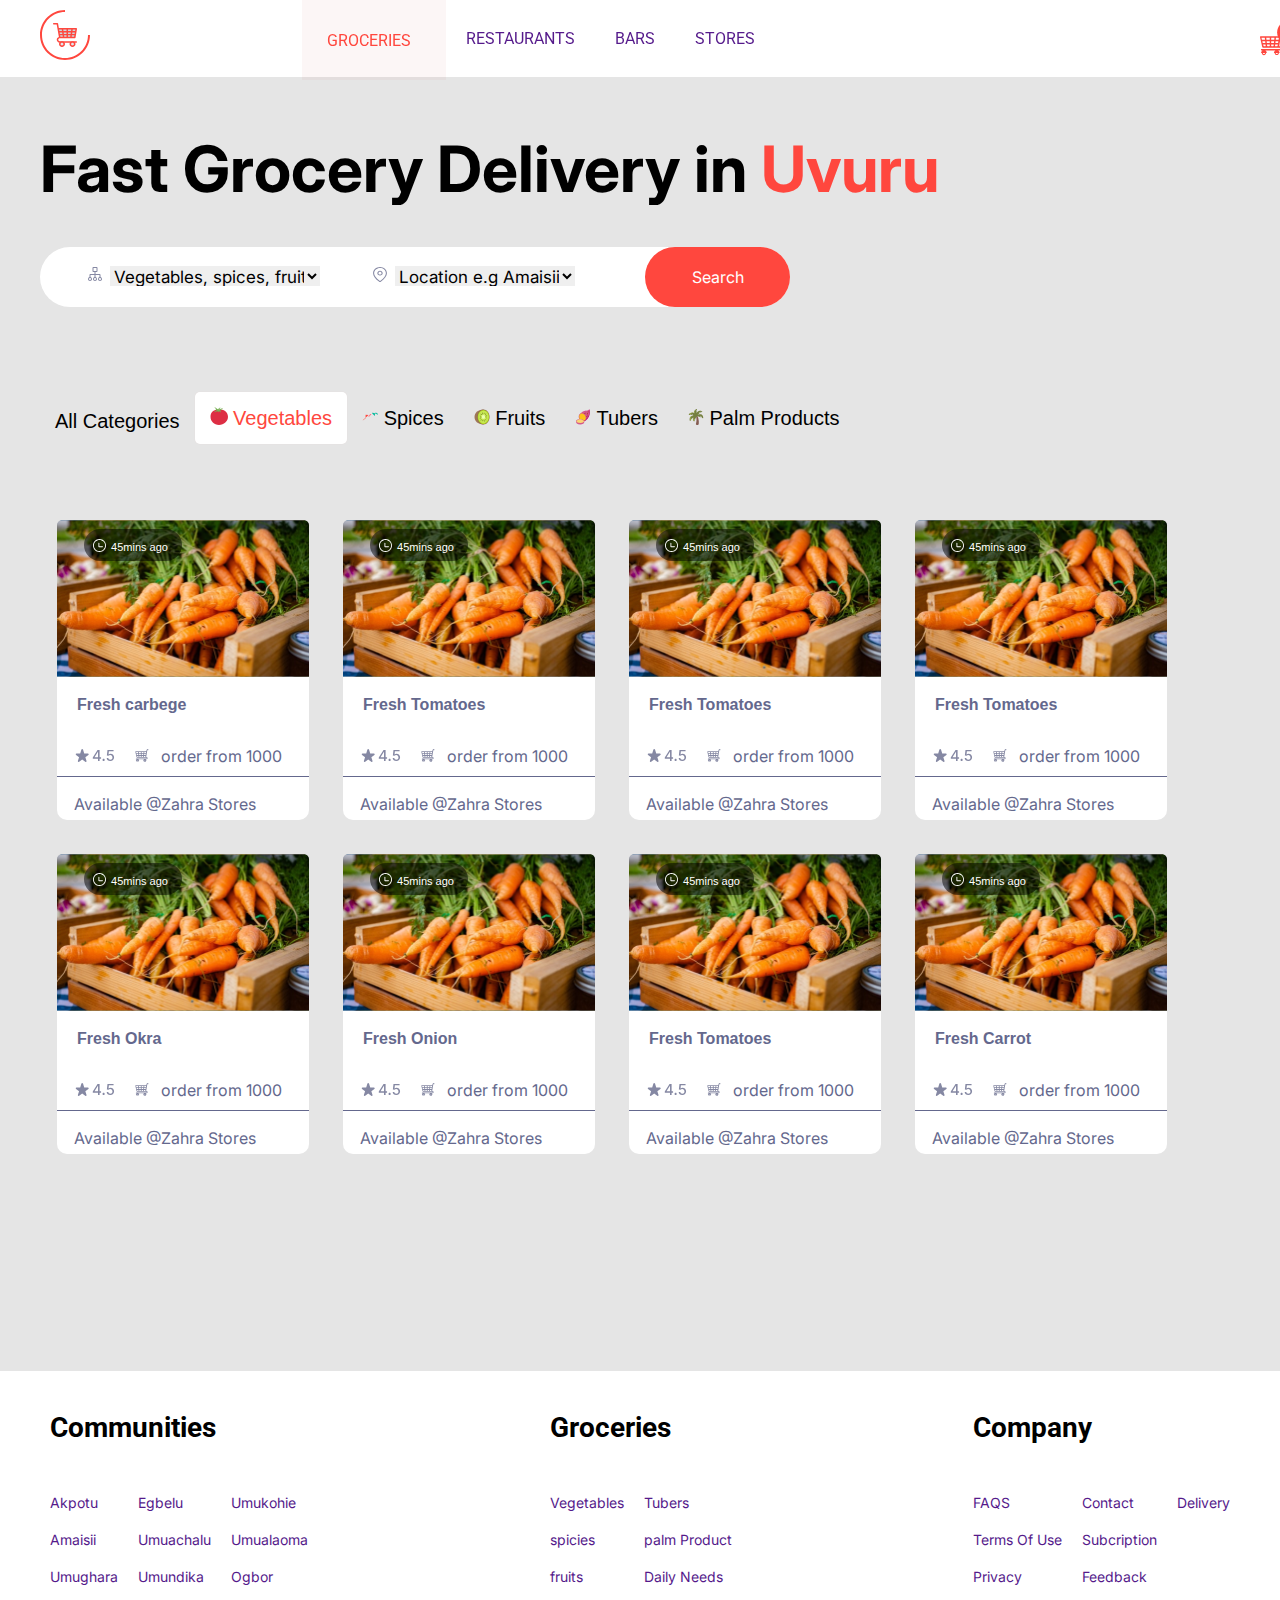
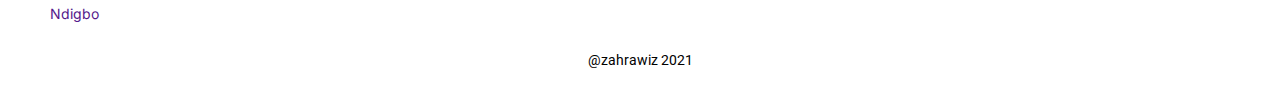
==== index.html @ 1ceebd28 "update file" ====
<!DOCTYPE html>
<html lang="en">
<head>
    <meta charset="UTF-8">
    <meta http-equiv="X-UA-Compatible" content="IE=edge">
    <meta name="viewport" content="width=device-width, initial-scale=1.0">
    <link rel="preconnect" href="https://fonts.googleapis.com">
    <link rel="preconnect" href="https://fonts.gstatic.com" crossorigin>
    <link rel="preconnect" href="https://fonts.googleapis.com">
    <link rel="preconnect" href="https://fonts.gstatic.com" crossorigin>
    <link href="https://fonts.googleapis.com/css2?family=Inter:wght@100;200;300;400;500;600;700;800;900&family=Roboto:ital,wght@0,100;0,500;0,700;0,900;1,100;1,500;1,700;1,900&display=swap" rel="stylesheet">
    <link href="https://fonts.googleapis.com/css2?family=Roboto:ital,wght@0,100;0,500;0,700;0,900;1,100;1,500;1,700;1,900&display=swap" rel="stylesheet">
    <link rel="stylesheet" href="https://maxst.icons8.com/vue-static/landings/line-awesome/line-awesome/1.3.0/css/line-awesome.min.css">
    <link rel="stylesheet" href="./src/src/css/style.css" >
    <link rel="stylesheet" media=" screen and (max-width: 768px)" href="./src/src/css/mobile.css">
    <title>Uvuru mart</title>
    
</head>
<body>
   <div id="header">
       <div class="market-background">
           <div class="container">
               <div class="container-cotent">
                   <div class="container-nav">
                       <div class="container-logo">
                            <svg width="" height="" viewBox="0 0 50 50" fill="none" xmlns="http://www.w3.org/2000/svg">
                                <path fill-rule="evenodd" clip-rule="evenodd" d="M25 0C11.1929 0 0 11.1929 0 25C0 38.8071 11.1929 50 25 50C38.8071 50 50 38.8071 50 25H48C48 37.7025 37.7025 48 25 48C12.2975 48 2 37.7025 2 25C2 12.2975 12.2975 2 25 2V0Z" fill="#FF473E"/>
                                <path d="M34.75 27.5454H19.75L18.25 18.8182H36.25L34.75 27.5454Z" fill="#CCD6DD"/>
                                <path d="M36.2379 31.1818H19.738C18.9175 31.1818 18.25 30.5338 18.25 29.7389C18.25 28.944 18.9295 28.2727 19.75 28.2727L19.7552 28.272L19.7612 28.2727H34.7499C34.9275 28.2726 35.0992 28.2115 35.2346 28.1002C35.37 27.9888 35.4603 27.8345 35.4894 27.6647L36.9894 18.9375C37.0077 18.8333 37.0022 18.7265 36.9735 18.6245C36.9447 18.5226 36.8933 18.428 36.8228 18.3473C36.7524 18.2667 36.6646 18.202 36.5656 18.1577C36.4667 18.1134 36.3589 18.0906 36.2499 18.0909H18.8627L18.0827 13.6065C18.0529 13.4443 17.9664 13.2969 17.8377 13.1891C17.7091 13.0813 17.5462 13.0197 17.3762 13.0145C17.3642 13.0124 17.356 13 17.344 13H13.75C13.5511 13 13.3603 13.0766 13.2197 13.213C13.079 13.3494 13 13.5344 13 13.7273C13 13.9202 13.079 14.1051 13.2197 14.2415C13.3603 14.3779 13.5511 14.4545 13.75 14.4545H16.7095L18.8867 26.9753C17.6552 27.3338 16.75 28.4298 16.75 29.7389C16.751 30.5071 17.0661 31.2435 17.6262 31.7867C18.1864 32.3298 18.9458 32.6354 19.738 32.6364H36.2379C36.4368 32.6364 36.6276 32.5597 36.7683 32.4234C36.9089 32.287 36.9879 32.102 36.9879 31.9091C36.9879 31.7162 36.9089 31.5312 36.7683 31.3948C36.6276 31.2584 36.4368 31.1818 36.2379 31.1818ZM34.6149 23.9091H32.1347L32.3394 22.4545H34.8639L34.6149 23.9091ZM30.6205 23.9091H28V22.4545H30.8252L30.6205 23.9091ZM26.5 23.9091H23.8795L23.6747 22.4545H26.5V23.9091ZM22.366 23.9091H19.8857L19.636 22.4545H22.1612L22.366 23.9091ZM20.3852 26.8182L20.1355 25.3636H22.5707L22.7755 26.8182H20.3852ZM24.2897 26.8182L24.085 25.3636H26.5V26.8182H24.2897ZM28 26.8182V25.3636H30.415L30.2102 26.8182H28ZM31.7252 26.8182L31.9299 25.3636H34.3652L34.1154 26.8182H31.7252ZM35.3642 19.5455L35.1144 21H32.5449L32.7497 19.5455H35.3642ZM31.2355 19.5455L31.0307 21H28V19.5455H31.2355ZM26.5 19.5455V21H23.4692L23.2645 19.5455H26.5ZM21.7502 19.5455L21.955 21H19.3847L19.135 19.5455H21.7502Z" fill="#FF473E"/>
                                <path d="M22 36.2727C23.2426 36.2727 24.25 35.2959 24.25 34.0909C24.25 32.8859 23.2426 31.9091 22 31.9091C20.7574 31.9091 19.75 32.8859 19.75 34.0909C19.75 35.2959 20.7574 36.2727 22 36.2727Z" fill="#E1E8ED"/>
                                <path d="M22 37C20.3455 37 19 35.6953 19 34.0909C19 32.4866 20.3455 31.1818 22 31.1818C23.6545 31.1818 25 32.4866 25 34.0909C25 35.6953 23.6545 37 22 37ZM22 32.6364C21.1727 32.6364 20.5 33.2887 20.5 34.0909C20.5 34.8931 21.1727 35.5455 22 35.5455C22.8272 35.5455 23.5 34.8931 23.5 34.0909C23.5 33.2887 22.8272 32.6364 22 32.6364Z" fill="#FF473E"/>
                                <path d="M32.5 36.2727C33.7426 36.2727 34.75 35.2959 34.75 34.0909C34.75 32.8859 33.7426 31.9091 32.5 31.9091C31.2574 31.9091 30.25 32.8859 30.25 34.0909C30.25 35.2959 31.2574 36.2727 32.5 36.2727Z" fill="#E1E8ED"/>
                                <path d="M32.5 37C30.8455 37 29.5 35.6953 29.5 34.0909C29.5 32.4866 30.8455 31.1818 32.5 31.1818C34.1545 31.1818 35.5 32.4866 35.5 34.0909C35.5 35.6953 34.1545 37 32.5 37ZM32.5 32.6364C31.6727 32.6364 31 33.2887 31 34.0909C31 34.8931 31.6727 35.5455 32.5 35.5455C33.3272 35.5455 34 34.8931 34 34.0909C34 33.2887 33.3272 32.6364 32.5 32.6364Z" fill="#FF473E"/>
                            </svg>
                      </div>


                          
                       <div class="dash menu-close">
                            <svg width="" height="" viewBox="0 0 14 14" fill="none" xmlns="http://www.w3.org/2000/svg">
                                <path d="M1.13035 1.13051C1.21163 1.04902 1.30819 0.984371 1.4145 0.94026C1.5208 0.896149 1.63476 0.873444 1.74985 0.873444C1.86495 0.873444 1.97891 0.896149 2.08521 0.94026C2.19152 0.984371 2.28807 1.04902 2.36935 1.13051L6.99986 5.76276L11.6304 1.13051C11.7117 1.04915 11.8083 0.98462 11.9146 0.940591C12.0209 0.896563 12.1348 0.873902 12.2499 0.873902C12.3649 0.873902 12.4788 0.896563 12.5851 0.940591C12.6914 0.98462 12.788 1.04915 12.8694 1.13051C12.9507 1.21186 13.0152 1.30844 13.0593 1.41474C13.1033 1.52103 13.126 1.63496 13.126 1.75001C13.126 1.86506 13.1033 1.97898 13.0593 2.08528C13.0152 2.19157 12.9507 2.28815 12.8694 2.36951L8.2371 7.00001L12.8694 11.6305C12.9507 11.7119 13.0152 11.8084 13.0593 11.9147C13.1033 12.021 13.126 12.135 13.126 12.25C13.126 12.3651 13.1033 12.479 13.0593 12.5853C13.0152 12.6916 12.9507 12.7882 12.8694 12.8695C12.788 12.9509 12.6914 13.0154 12.5851 13.0594C12.4788 13.1035 12.3649 13.1261 12.2499 13.1261C12.1348 13.1261 12.0209 13.1035 11.9146 13.0594C11.8083 13.0154 11.7117 12.9509 11.6304 12.8695L6.99986 8.23726L2.36935 12.8695C2.288 12.9509 2.19142 13.0154 2.08513 13.0594C1.97883 13.1035 1.86491 13.1261 1.74985 13.1261C1.6348 13.1261 1.52088 13.1035 1.41458 13.0594C1.30829 13.0154 1.21171 12.9509 1.13035 12.8695C1.049 12.7882 0.984467 12.6916 0.940439 12.5853C0.89641 12.479 0.873749 12.3651 0.873749 12.25C0.873749 12.135 0.89641 12.021 0.940439 11.9147C0.984467 11.8084 1.049 11.7119 1.13035 11.6305L5.76261 7.00001L1.13035 2.36951C1.04887 2.28823 0.984219 2.19167 0.940107 2.08537C0.895996 1.97906 0.873291 1.8651 0.873291 1.75001C0.873291 1.63491 0.895996 1.52095 0.940107 1.41465C0.984219 1.30834 1.04887 1.21179 1.13035 1.13051Z" fill="#FF473E"/>
                                </svg>
                                
                        </div>
                         
                        <div class="hang-b menu-open">
                            <svg width="" height="" viewBox="0 0 18 14" fill="none" xmlns="http://www.w3.org/2000/svg">
                                <path d="M1 13H17M1 1H17H1ZM1 7H17H1Z" stroke="#FF473E" stroke-width="1.2" stroke-linecap="round" stroke-linejoin="round"/>
                                </svg>         
                      </div>
                      <ul class="drop-down">
                            <li class="top"><a href="">GROCERIES</a></li>
                            <li class="rep"><a href="" class="rest">RESTAURANTS</a></li>
                            <li class="bar "><a href="" class="bar">BARS</a></li>
                            <li class="stor"><a href="" class="story">STORES</a></li> 
                      </ul>
                       <!-- <div class="btn">
                             <span class="las la-search"><p>2</p></span>
                       </div>
                      -->

                      <div class="mp3">
                        <!-- <svg width="" height="" viewBox="0 0 14 14" fill="none" xmlns="http://www.w3.org/2000/svg">
                            <path d="M1.13035 1.13051C1.21163 1.04902 1.30819 0.984371 1.4145 0.94026C1.5208 0.896149 1.63476 0.873444 1.74985 0.873444C1.86495 0.873444 1.97891 0.896149 2.08521 0.94026C2.19152 0.984371 2.28807 1.04902 2.36935 1.13051L6.99986 5.76276L11.6304 1.13051C11.7117 1.04915 11.8083 0.98462 11.9146 0.940591C12.0209 0.896563 12.1348 0.873902 12.2499 0.873902C12.3649 0.873902 12.4788 0.896563 12.5851 0.940591C12.6914 0.98462 12.788 1.04915 12.8694 1.13051C12.9507 1.21186 13.0152 1.30844 13.0593 1.41474C13.1033 1.52103 13.126 1.63496 13.126 1.75001C13.126 1.86506 13.1033 1.97898 13.0593 2.08528C13.0152 2.19157 12.9507 2.28815 12.8694 2.36951L8.2371 7.00001L12.8694 11.6305C12.9507 11.7119 13.0152 11.8084 13.0593 11.9147C13.1033 12.021 13.126 12.135 13.126 12.25C13.126 12.3651 13.1033 12.479 13.0593 12.5853C13.0152 12.6916 12.9507 12.7882 12.8694 12.8695C12.788 12.9509 12.6914 13.0154 12.5851 13.0594C12.4788 13.1035 12.3649 13.1261 12.2499 13.1261C12.1348 13.1261 12.0209 13.1035 11.9146 13.0594C11.8083 13.0154 11.7117 12.9509 11.6304 12.8695L6.99986 8.23726L2.36935 12.8695C2.288 12.9509 2.19142 13.0154 2.08513 13.0594C1.97883 13.1035 1.86491 13.1261 1.74985 13.1261C1.6348 13.1261 1.52088 13.1035 1.41458 13.0594C1.30829 13.0154 1.21171 12.9509 1.13035 12.8695C1.049 12.7882 0.984467 12.6916 0.940439 12.5853C0.89641 12.479 0.873749 12.3651 0.873749 12.25C0.873749 12.135 0.89641 12.021 0.940439 11.9147C0.984467 11.8084 1.049 11.7119 1.13035 11.6305L5.76261 7.00001L1.13035 2.36951C1.04887 2.28823 0.984219 2.19167 0.940107 2.08537C0.895996 1.97906 0.873291 1.8651 0.873291 1.75001C0.873291 1.63491 0.895996 1.52095 0.940107 1.41465C0.984219 1.30834 1.04887 1.21179 1.13035 1.13051Z" fill="#FF473E"/>
                            </svg> -->
                            
                    </div>

                       <div class="icons ">
                     
                        
                            <svg width="" height="" viewBox="0 0 35 30" fill="none" xmlns="http://www.w3.org/2000/svg">
                            <circle cx="25" cy="10" r="10" fill="#FF473E"/>
                            <path d="M21.6996 14H26.4865V13.0589H23.2124V13.0057L24.6577 11.4929C25.9893 10.147 26.3693 9.50426 26.3693 8.69105C26.3693 7.52273 25.4176 6.62784 24.0469 6.62784C22.6868 6.62784 21.6925 7.50852 21.6925 8.83665H22.7401C22.7365 8.0554 23.2408 7.54403 24.0256 7.54403C24.7642 7.54403 25.3253 7.99858 25.3253 8.72301C25.3253 9.36577 24.9418 9.82741 24.1605 10.6548L21.6996 13.2045V14Z" fill="white"/>
                            <path d="M19.6877 10H18.75V10.2987C17.4447 10.5907 17.257 11.8023 17.1833 12.2653C17.1483 12.4843 17.0773 12.9127 16.9893 13.4373H0.662545C0.0165413 13.4373 -0.0557925 14.041 0.0285414 14.375L1.94389 22.8307C2.02789 23.1647 2.38156 23.4373 2.72822 23.4373H17.043C17.3877 23.4373 17.6687 23.7177 17.6687 24.0623C17.6687 24.407 17.3877 24.6873 17.043 24.6873H1.41822C1.25246 24.6873 1.09348 24.7532 0.976272 24.8704C0.859061 24.9876 0.793213 25.1466 0.793213 25.3123C0.793213 25.4781 0.859061 25.6371 0.976272 25.7543C1.09348 25.8715 1.25246 25.9373 1.41822 25.9373H2.22822C1.83712 26.1533 1.51108 26.4701 1.28407 26.8549C1.05707 27.2396 0.937403 27.6783 0.937547 28.125H1.56255C1.56255 29.16 2.40256 30 3.43756 30C4.47257 30 5.31257 29.16 5.31257 28.125H5.93758C5.93765 27.6782 5.81792 27.2396 5.59086 26.8548C5.3638 26.4701 5.03771 26.1532 4.64657 25.9373H13.478C13.0868 26.1532 12.7607 26.4701 12.5337 26.8548C12.3066 27.2396 12.1869 27.6782 12.187 28.125H12.812C12.8212 28.6162 13.0229 29.0842 13.3736 29.4284C13.7242 29.7725 14.196 29.9653 14.6873 29.9653C15.1786 29.9653 15.6504 29.7725 16.001 29.4284C16.3517 29.0842 16.5534 28.6162 16.5626 28.125H17.1876C17.1877 27.6783 17.068 27.2397 16.841 26.855C16.614 26.4702 16.288 26.1533 15.897 25.9373H17.0436C17.5409 25.9371 18.0176 25.7394 18.3692 25.3879C18.7208 25.0363 18.9184 24.5595 18.9187 24.0623C18.9186 23.8161 18.8701 23.5722 18.7758 23.3447C18.6815 23.1172 18.5433 22.9105 18.3691 22.7364C18.195 22.5623 17.9882 22.4242 17.7607 22.33C17.5331 22.2358 17.2893 22.1873 17.043 22.1873H16.8106L17.61 17.2173C17.8327 15.9047 18.3127 13.069 18.4253 12.3637C18.482 12.0073 18.537 11.757 18.75 11.6167V11.8747H19.6877C19.7704 11.8744 19.8496 11.8415 19.9081 11.783C19.9666 11.7246 19.9996 11.6454 20 11.5627V10.3127C19.9998 10.2299 19.9669 10.1505 19.9083 10.0919C19.8498 10.0333 19.7705 10.0003 19.6877 10ZM3.43756 29.0627C3.18896 29.0624 2.95061 28.9635 2.77482 28.7877C2.59903 28.6119 2.50015 28.3736 2.49989 28.125H4.3749C4.37464 28.3735 4.27581 28.6118 4.10009 28.7876C3.92437 28.9634 3.68611 29.0623 3.43756 29.0627ZM14.6876 29.0627C14.439 29.0625 14.2005 28.9637 14.0247 28.7879C13.8488 28.6121 13.7499 28.3737 13.7496 28.125H15.6253C15.6249 28.3736 15.5259 28.6118 15.3502 28.7875C15.1744 28.9633 14.9362 29.0622 14.6876 29.0627ZM13.9186 14.998C13.9296 14.9133 13.9707 14.8353 14.0343 14.7783C14.0979 14.7213 14.1799 14.689 14.2653 14.6873H16.2443C16.4163 14.6873 16.536 14.826 16.509 14.9963L16.313 16.2533C16.287 16.4233 16.124 16.5623 15.9516 16.5623H14.064C14.0242 16.5634 13.9847 16.5558 13.9482 16.5401C13.9116 16.5245 13.8789 16.5011 13.8523 16.4716C13.8256 16.442 13.8057 16.4071 13.7938 16.3691C13.782 16.3312 13.7785 16.2911 13.7836 16.2517L13.9186 14.998ZM13.5823 18.123C13.5935 18.0384 13.6346 17.9605 13.6982 17.9036C13.7617 17.8466 13.8436 17.8142 13.929 17.8123H15.7566C15.929 17.8123 16.0483 17.951 16.0223 18.1213L15.8746 19.066C15.8483 19.236 15.6856 19.375 15.5133 19.375H13.761C13.7212 19.3759 13.6818 19.3683 13.6453 19.3526C13.6088 19.3369 13.5761 19.3135 13.5495 19.284C13.5229 19.2545 13.503 19.2196 13.4911 19.1817C13.4792 19.1438 13.4756 19.1037 13.4806 19.0643L13.5823 18.123ZM1.62188 16.259L1.30522 14.9907C1.26388 14.8233 1.37122 14.6873 1.54355 14.6873H3.89657C4.06923 14.6873 4.2249 14.827 4.24323 14.998L4.3779 16.252C4.3829 16.2914 4.37934 16.3314 4.36747 16.3693C4.3556 16.4072 4.33569 16.442 4.30911 16.4715C4.28254 16.501 4.24991 16.5244 4.21346 16.5401C4.17701 16.5559 4.13759 16.5636 4.0979 16.5627H2.01089C1.83889 16.5627 1.66355 16.4257 1.62188 16.259ZM2.71222 19.375C2.54022 19.375 2.36489 19.2383 2.32356 19.0717L2.08489 18.116C2.04322 17.9487 2.14989 17.8127 2.32222 17.8127H4.2319C4.40424 17.8127 4.56024 17.9523 4.57857 18.1233L4.6799 19.0647C4.68496 19.1041 4.68144 19.1441 4.66959 19.182C4.65774 19.2199 4.63784 19.2548 4.61125 19.2843C4.58466 19.3138 4.55201 19.3372 4.51553 19.3529C4.47905 19.3686 4.43961 19.3763 4.3999 19.3753H2.71222V19.375ZM4.7019 22.1877H3.41356C3.24056 22.1877 3.06623 22.051 3.02456 21.8843L2.78589 20.9287C2.74456 20.7613 2.85123 20.6253 3.02389 20.6253H4.5339C4.70624 20.6253 4.86224 20.765 4.88124 20.936L4.98191 21.8773C4.98697 21.9167 4.98345 21.9567 4.9716 21.9946C4.95974 22.0325 4.93984 22.0674 4.91324 22.0969C4.88664 22.1263 4.85399 22.1497 4.81751 22.1654C4.78103 22.1811 4.74159 22.1887 4.7019 22.1877ZM8.53259 21.875C8.53224 21.9579 8.4991 22.0374 8.44039 22.0959C8.38169 22.1545 8.30219 22.1875 8.21926 22.1877H6.58892C6.50356 22.1859 6.42167 22.1536 6.35812 22.0966C6.29457 22.0396 6.25357 21.9617 6.24258 21.877L6.14125 20.9357C6.13608 20.8963 6.13951 20.8562 6.1513 20.8183C6.16309 20.7804 6.18295 20.7454 6.20953 20.7159C6.23611 20.6864 6.26876 20.663 6.30525 20.6473C6.34175 20.6316 6.3812 20.624 6.42092 20.625H8.21926C8.30225 20.625 8.38184 20.6579 8.44059 20.7165C8.49933 20.7752 8.53242 20.8547 8.53259 20.9377V21.875ZM8.53259 19.0627C8.53224 19.1456 8.4991 19.225 8.44039 19.2836C8.38169 19.3422 8.30219 19.3752 8.21926 19.3753H6.28658C6.11458 19.3753 5.95925 19.2357 5.93991 19.0647L5.83924 18.1233C5.83414 18.084 5.83761 18.0439 5.84942 18.006C5.86123 17.9681 5.88109 17.9332 5.90766 17.9037C5.93423 17.8742 5.96686 17.8508 6.00332 17.8351C6.03979 17.8194 6.07922 17.8117 6.11891 17.8127H8.21926C8.30225 17.8127 8.38184 17.8456 8.44059 17.9042C8.49933 17.9628 8.53242 18.0423 8.53259 18.1253V19.0627ZM8.53259 16.25C8.53224 16.3329 8.4991 16.4124 8.44039 16.4709C8.38169 16.5295 8.30219 16.5625 8.21926 16.5627H5.98525C5.89983 16.561 5.81786 16.5287 5.75424 16.4717C5.69062 16.4147 5.64958 16.3367 5.63858 16.252L5.50391 14.998C5.49886 14.9586 5.50237 14.9186 5.51422 14.8807C5.52607 14.8428 5.54597 14.8079 5.57257 14.7784C5.59916 14.7489 5.63181 14.7255 5.66829 14.7097C5.70476 14.694 5.7442 14.6864 5.78391 14.6873H8.21959C8.30258 14.6873 8.38218 14.7203 8.44092 14.7789C8.49966 14.8375 8.53275 14.917 8.53293 15V16.25H8.53259ZM11.9189 21.877C11.9079 21.9617 11.8668 22.0396 11.8032 22.0966C11.7396 22.1536 11.6577 22.1859 11.5723 22.1877H10.0989C10.016 22.1875 9.93658 22.1545 9.87792 22.0959C9.81927 22.0373 9.7862 21.9579 9.78594 21.875V20.9373C9.78611 20.8544 9.81916 20.7749 9.87783 20.7163C9.9365 20.6577 10.016 20.6248 10.0989 20.6247H11.7403C11.9123 20.6247 12.0389 20.7643 12.0203 20.9353L11.9189 21.877ZM12.221 19.0643C12.2099 19.149 12.1688 19.2269 12.1052 19.2839C12.0416 19.3409 11.9597 19.3732 11.8743 19.375H10.0989C10.016 19.3748 9.93658 19.3418 9.87792 19.2832C9.81927 19.2247 9.7862 19.1452 9.78594 19.0623V18.1247C9.78611 18.0417 9.81916 17.9623 9.87783 17.9037C9.9365 17.845 10.016 17.8121 10.0989 17.812H12.0423C12.2146 17.812 12.341 17.9517 12.322 18.1227L12.221 19.0643ZM12.523 16.252C12.5119 16.3367 12.4708 16.4146 12.4072 16.4716C12.3436 16.5286 12.2617 16.5609 12.1763 16.5627H10.0989C10.016 16.5625 9.93658 16.5295 9.87792 16.4709C9.81927 16.4123 9.7862 16.3329 9.78594 16.25V15C9.78611 14.9171 9.81916 14.8376 9.87783 14.779C9.9365 14.7204 10.016 14.6874 10.0989 14.6873H12.378C12.5503 14.6873 12.6766 14.827 12.6583 14.998L12.523 16.252ZM14.9336 22.1877V22.1853L14.931 22.1877H13.459C13.4493 22.1877 13.441 22.183 13.4313 22.1817C13.4296 22.1703 13.4296 22.159 13.4276 22.147L13.413 22.1777C13.417 22.1787 13.4211 22.1796 13.4253 22.1803C13.2716 22.1627 13.1616 22.0357 13.1793 21.877L13.28 20.9357C13.2912 20.851 13.3323 20.7732 13.3958 20.7162C13.4594 20.6592 13.5413 20.6269 13.6266 20.625H15.3186C15.491 20.625 15.6096 20.7637 15.5836 20.934L15.436 21.8787C15.4103 22.0487 15.2476 22.1877 15.0753 22.1877H14.9336Z" fill="#FF473E"/>
                            </svg>
                        </div>
                  </div>
               </div>
           </div>
       </div>
   </div>
   <section A>
       <div id="header">
           <div class="header-background">
               <div class="container">
                   <div class="container-header">
                        <div class="container-navbar">
                            <div class="nav-logo">
                              <h1> Fast Grocery Delivery in <span>Uvuru</span></h1>
                            </div>
                           <ul>
                               <li class="rate">
                                    <svg width="" height="" viewBox="0 0 14   15" fill="none" xmlns="http://www.w3.org/2000/svg">
                                       <path d="M12.5 10.0705V8C12.5 7.73478 12.3946 7.48043 12.2071 7.29289C12.0196 7.10536 11.7652 7 11.5 7H7.5V5H8.5C8.76514 4.99974 9.01934 4.89429 9.20682 4.70681C9.3943 4.51934 9.49974 4.26514 9.5 4V1C9.49974 0.734865 9.3943 0.480665 9.20682 0.293186C9.01934 0.105707 8.76514 0.000264738 8.5 0H5.5C5.23487 0.000264738 4.98067 0.105707 4.79319 0.293186C4.60571 0.480665 4.50027 0.734865 4.5 1V4C4.50027 4.26514 4.60571 4.51934 4.79319 4.70681C4.98067 4.89429 5.23487 4.99974 5.5 5H6.5V7H2.5C2.23479 7 1.98043 7.10536 1.7929 7.29289C1.60536 7.48043 1.5 7.73478 1.5 8V10.071C1.02868 10.1927 0.61791 10.4821 0.344704 10.885C0.0714978 11.2879 -0.0453918 11.7766 0.0159455 12.2595C0.0772827 12.7424 0.312636 13.1864 0.677889 13.5082C1.04314 13.83 1.51322 14.0075 2 14.0075C2.48679 14.0075 2.95687 13.83 3.32212 13.5082C3.68737 13.1864 3.92273 12.7424 3.98406 12.2595C4.0454 11.7766 3.92851 11.2879 3.65531 10.885C3.3821 10.4821 2.97133 10.1927 2.5 10.071V8H6.5V10.071C6.02868 10.1927 5.61791 10.4821 5.3447 10.885C5.0715 11.2879 4.95461 11.7766 5.01595 12.2595C5.07728 12.7424 5.31264 13.1864 5.67789 13.5082C6.04314 13.83 6.51322 14.0075 7 14.0075C7.48679 14.0075 7.95687 13.83 8.32212 13.5082C8.68737 13.1864 8.92273 12.7424 8.98406 12.2595C9.0454 11.7766 8.92851 11.2879 8.65531 10.885C8.3821 10.4821 7.97133 10.1927 7.5 10.071V8H11.5V10.0705C11.0287 10.1922 10.6179 10.4816 10.3447 10.8845C10.0715 11.2874 9.95461 11.7761 10.0159 12.259C10.0773 12.7419 10.3126 13.1859 10.6779 13.5077C11.0431 13.8295 11.5132 14.007 12 14.007C12.4868 14.007 12.9569 13.8295 13.3221 13.5077C13.6874 13.1859 13.9227 12.7419 13.9841 12.259C14.0454 11.7761 13.9285 11.2874 13.6553 10.8845C13.3821 10.4816 12.9713 10.1922 12.5 10.0705ZM5.5 1H8.5L8.5005 4H5.5V1ZM3 12C3 12.1978 2.94136 12.3911 2.83147 12.5556C2.72159 12.72 2.56541 12.8482 2.38269 12.9239C2.19996 12.9996 1.9989 13.0194 1.80491 12.9808C1.61093 12.9422 1.43275 12.847 1.2929 12.7071C1.15305 12.5673 1.0578 12.3891 1.01922 12.1951C0.980634 12.0011 1.00044 11.8 1.07613 11.6173C1.15181 11.4346 1.27999 11.2784 1.44443 11.1685C1.60888 11.0586 1.80222 11 2 11C2.26514 11.0003 2.51934 11.1057 2.70682 11.2932C2.8943 11.4807 2.99974 11.7349 3 12ZM8 12C8 12.1978 7.94136 12.3911 7.83147 12.5556C7.72159 12.72 7.56541 12.8482 7.38269 12.9239C7.19996 12.9996 6.9989 13.0194 6.80491 12.9808C6.61093 12.9422 6.43275 12.847 6.2929 12.7071C6.15305 12.5673 6.0578 12.3891 6.01922 12.1951C5.98063 12.0011 6.00044 11.8 6.07613 11.6173C6.15181 11.4346 6.27999 11.2784 6.44443 11.1685C6.60888 11.0586 6.80222 11 7 11C7.2651 11.0004 7.51922 11.1059 7.70667 11.2933C7.89412 11.4808 7.99961 11.7349 8 12ZM12 13C11.8022 13 11.6089 12.9414 11.4444 12.8315C11.28 12.7216 11.1518 12.5654 11.0761 12.3827C11.0004 12.2 10.9806 11.9989 11.0192 11.8049C11.0578 11.6109 11.153 11.4327 11.2929 11.2929C11.4328 11.153 11.6109 11.0578 11.8049 11.0192C11.9989 10.9806 12.2 11.0004 12.3827 11.0761C12.5654 11.1518 12.7216 11.28 12.8315 11.4444C12.9414 11.6089 13 11.8022 13 12C12.9997 12.2651 12.8943 12.5193 12.7068 12.7068C12.5193 12.8943 12.2651 12.9997 12 13Z" fill="#8588A3"/>
                                      </svg> 
                                    <select name="Vegetables, spices, fruits" id="vege">
                                        <option selected disabled>Vegetables, spices, fruits</option>
                                        <option value="">Vegetable</option>
                                        <option value="">Spices</option>
                                        <option value="">Fruits</option>
                                        <option value="">Palm product</option>
                                        <option value="">Tubers</option>
                                    </select>
                              </li>

                               <li class="saver">
                                    <svg width="" height="" viewBox="0 0 12 13" fill="none" xmlns="http://www.w3.org/2000/svg">
                                        <path d="M6 0C9.31385 0 12 2.39526 12 5.35023C12 7.61105 10.2185 10.0749 6.70154 12.7681C6.50598 12.9179 6.25665 13.0002 5.99885 13C5.74104 12.9998 5.49188 12.9171 5.29662 12.767L5.064 12.587C1.70277 9.96406 0 7.56057 0 5.35023C0 2.39526 2.68615 0 6 0ZM6 0.823113C4.65352 0.823113 3.36218 1.30008 2.41007 2.14908C1.45797 2.99808 0.923077 4.14957 0.923077 5.35023C0.923077 7.27193 2.49108 9.4861 5.67015 11.9664L5.89969 12.1437C5.9276 12.1651 5.96319 12.1768 6 12.1768C6.03681 12.1768 6.0724 12.1651 6.10031 12.1437C9.43323 9.59091 11.0769 7.31748 11.0769 5.35023C11.0769 4.75572 10.9456 4.16704 10.6905 3.61778C10.4353 3.06853 10.0614 2.56946 9.58993 2.14908C9.11849 1.72869 8.55882 1.39523 7.94285 1.16772C7.32689 0.940211 6.66671 0.823113 6 0.823113ZM6 3.29245C6.61204 3.29245 7.19901 3.50925 7.63179 3.89516C8.06456 4.28107 8.30769 4.80448 8.30769 5.35023C8.30769 5.89599 8.06456 6.4194 7.63179 6.80531C7.19901 7.19122 6.61204 7.40802 6 7.40802C5.38796 7.40802 4.80099 7.19122 4.36822 6.80531C3.93544 6.4194 3.69231 5.89599 3.69231 5.35023C3.69231 4.80448 3.93544 4.28107 4.36822 3.89516C4.80099 3.50925 5.38796 3.29245 6 3.29245ZM6 4.11557C5.63278 4.11557 5.2806 4.24565 5.02093 4.47719C4.76126 4.70874 4.61538 5.02278 4.61538 5.35023C4.61538 5.67769 4.76126 5.99173 5.02093 6.22328C5.2806 6.45482 5.63278 6.5849 6 6.5849C6.36722 6.5849 6.71941 6.45482 6.97907 6.22328C7.23874 5.99173 7.38462 5.67769 7.38462 5.35023C7.38462 5.02278 7.23874 4.70874 6.97907 4.47719C6.71941 4.24565 6.36722 4.11557 6 4.11557Z" fill="#8588A3"/>
                                        </svg>
                                        <select name="Location e.g Amaisii " id="Location">
                                                <option selected disabled>Location e.g Amaisii </option>
                                                <option value="">Location</option>
                                                <option value=""> Akpotu uvuru</option>
                                                <option value=""> Amaisii uvuru</option>
                                                <option value="">Umuahara uvuru</option>
                                                <option value="">Ndigbo uvuru</option>
                                                <option value="">Umudika uvuru</option>
                                                <option value="">Egbelu uvuru</option>
                                                <option value="">Ogbor uvuru</option>
                                                <option value="">Umualoma uvuru</option>
                                                <option value="">Umuachalu uvuru</option>
                                                <option value="">Umukohie uvuru</option>
                                        </select>
                              </li>
                                <button class="header"><a href="google"> Search</a></button>
                           </ul>
                        </div>
                   </div>
               </div>
           </div>
       </div>
   </section><section B>
       <div id="header">
           <div class="categories-background">
               <div class="container">
                   <div class="container-categories">
                       <div class="categories-header">
                           <div class="categories">
                               <ul>
                                   <li class="all"><a href=""><span> All Categories </a></li>
                                   <li class="vege"><a href=""><span><svg width="18" height="18" viewBox="0 0 18 18" fill="none" xmlns="http://www.w3.org/2000/svg">
                                    <g clip-path="url(#clip0)">
                                    <path d="M11.2479 2.672C10.9044 2.672 10.5719 2.705 10.2524 2.7605C9.84292 2.7085 8.88242 2.645 8.45692 2.645C4.22042 2.645 0.513916 4.2335 0.513916 9.794C0.513916 14.312 4.03842 17.9745 9.00192 17.9745C13.9654 17.9745 17.9889 14.312 17.9889 9.794C17.9884 4.1695 13.2959 2.672 11.2479 2.672Z" fill="#DD2E44"/>
                                    <path d="M4.22046 0.0455017C5.03896 0.863502 5.60546 1.1785 5.85746 2.5005C6.00646 3.2825 6.99046 3.2555 6.99046 3.2555C6.99046 3.2555 5.03896 4.137 4.22046 4.9555C4.22046 4.9555 6.67546 4.137 7.49396 4.137C7.49396 4.137 9.13046 4.9555 9.13046 5.7735C9.13046 5.7735 9.13046 4.137 8.31246 4.137C8.31246 4.137 10.767 4.137 10.767 5.7735C10.767 5.7735 10.767 3.3185 9.94846 3.3185C9.94846 3.3185 12.404 2.5005 13.2225 3.3185C13.2225 3.3185 12.3795 2.4585 10.767 2.5005C10.767 2.5005 11.586 1.682 13.2225 1.682C13.2225 1.682 10.5785 0.926502 9.75996 2.5635C9.75996 2.5635 9.06746 1.871 10.4525 0.486002C10.4525 0.486002 8.31246 0.863502 8.31246 2.5005C8.31246 2.5005 7.53646 2.4805 6.99046 1.871C5.91996 0.675002 4.22046 0.0455017 4.22046 0.0455017Z" fill="#77B255"/>
                                    </g>
                                    <defs>
                                    <clipPath id="clip0">
                                    <rect width="18" height="18" fill="white" transform="translate(0.000976562)"/>
                                    </clipPath>
                                    </defs>
                                    </svg>
                                     </span> Vegetables</a></li>
                                   <li class="spices"><a href=""><span> <svg width="16" height="16" viewBox="0 0 16 16" fill="none" xmlns="http://www.w3.org/2000/svg">
                                    <g clip-path="url(#clip0)">
                                    <path d="M0.72198 11.3509L0.835949 11.2962L0.97298 11.2315L1.05989 11.1907C1.07507 11.1833 1.09192 11.1759 1.1071 11.1681L1.14954 11.1435C1.21259 11.1066 1.2759 11.0702 1.33948 11.0343C1.40592 10.9973 1.48504 10.9494 1.5671 10.9003C1.64926 10.8509 1.73614 10.8004 1.82554 10.7407L1.96304 10.6528L2.0337 10.6076L2.10489 10.5585C2.29682 10.4284 2.49795 10.2802 2.7042 10.119L2.85967 9.99587C2.91182 9.95437 2.96323 9.90862 3.01576 9.8654C3.06795 9.82099 3.12104 9.77881 3.17317 9.73196L3.33029 9.59178C3.38304 9.54575 3.43504 9.49634 3.48739 9.44725L3.6440725 5.83779 6.65018 5.87639 6.59271L5.99107 6.42478L6.10198 6.25853C6.17482 6.14965 6.24489 6.04062 6.31264 5.9365C6.38039 5.83053 6.44476 5.72903 6.5096 5.63131C6.63845 5.43821 6.76517 5.26328 6.8847 5.1139C6.94088 5.04306 6.99874 4.97356 7.05823 4.90546C7.1142 4.84084 7.16776 4.78375 7.21642 4.73228C7.31657 4.62743 7.40007 4.55018 7.46185 4.4964C7.52248 4.4435 7.5577 4.41812 7.5577 4.41812C9.0582 3.33731 11.1508 3.67753 12.2316 5.17806C13.0846 6.36234 13.0524 7.9154 12.2633 9.04878L12.2459 9.07209C12.2459 9.07209 12.2218 9.10656 12.1713 9.16581C12.1219 9.22421 12.0423 9.31149 11.9349 9.41603C11.8795 9.46906 11.818 9.52762 11.7486 9.58893C11.6721 9.65651 11.5941 9.72236 11.5146 9.78643C11.3418 9.92543 11.1386 10.0758 10.9013 10.2311C10.6647 10.3853 10.3968 10.5451 10.1127 10.7141C9.82939 10.8832 9.52117 11.0555 9.19995 11.2279C8.87814 11.4006 8.53829 11.5711 8.18892 11.7353C7.8376 11.8989 7.47645 12.0558 7.10867 12.1999C7.01751 12.2366 6.9237 12.2705 6.83179 12.3055C6.73967 12.3404 6.64751 12.3743 6.55367 12.4061L6.27517 12.5018L5.9956 12.5909L5.85701 12.6343L5.7171 12.6743L5.44042 12.7522L5.16461 12.8223L5.02867 12.8563C4.98354 12.8674 4.93742 12.8766 4.89226 12.8867L4.62354 12.9447C4.53523 12.9639 4.44554 12.9788 4.35851 12.9953C4.27098 13.0112 4.18532 13.0275 4.09935 13.0407L3.84504 13.0781C3.51157 13.1268 3.19336 13.1531 2.90223 13.1715C2.61039 13.1881 2.3447 13.1955 2.10864 13.189C1.99089 13.1871 1.8836 13.1861 1.77507 13.1806C1.67866 13.1769 1.58229 13.1721 1.48598 13.1662L1.42289 13.1625C1.40376 13.1607 1.38707 13.1582 1.36989 13.1561L1.2746 13.144L1.12432 13.1246L0.999074 13.1077C0.491011 13.0389 0.134886 12.5745 9.29975L3.79985 9.14562C3.82573 9.11987 3.85161 9.09412 3.87748 9.06837L3.95442 8.98862C4.16089 8.78015 4.36001 8.55349 4.55617 8.32971C4.65329 8.21515 4.74976 8.10225 4.84323 7.98493C4.93789 7.871 5.02957 7.75187 5.12054 7.63715C5.21026 7.51828 5.29929 7.40378 5.38495 7.28518C5.47173 7.16965 5.55564 7.05184 5.63779 6.93709C5.67889 6.87981 5.71895 6.82087 5.75882 6.7639C5.7986 6.712 0.203699 12.0632C0.246824 11.7442 0.452886 11.4824 0.72198 11.3509Z" fill="#FF473E"/>
                                    <path d="M9.01045 5.92744L8.89992 5.99416L8.84167 6.02932C8.82979 6.03619 8.82282 6.04132 8.81448 6.047L8.78857 6.0646L8.73095 6.10297L8.69929 6.12363L8.66398 6.15069C8.61607 6.18888 8.5617 6.22597 8.50798 6.27447L8.42376 6.34641C8.39514 6.37147 8.36689 6.39932 8.33745 6.42647C8.2782 6.47994 8.21948 6.54147 8.1587 6.60235C8.12832 6.63288 8.0987 6.6661 8.06829 6.69819C8.03804 6.73053 8.00754 6.76285 7.97757 6.79707L7.88723 6.89822L7.7977 7.0015L7.62207 7.2065C7.56414 7.27428 7.50839 7.33969 7.45282 7.40282C7.3991 7.46538 7.34342 7.52541 7.2937 7.58022C7.24613 7.63084 7.19776 7.68069 7.1486 7.72975C7.10135 7.77388 7.06198 7.81216 7.02648 7.84316L6.90998 7.93891C6.85283 7.98599 6.78009 8.00991 6.70615 8.00593C6.63222 8.00196 6.56246 7.97039 6.51069 7.91745C6.45891 7.86452 6.42888 7.79409 6.42654 7.72008C6.4242 7.64607 6.44971 7.57388 6.49804 7.51778L6.51995 7.49241L6.59001 7.41097C6.6121 7.38385 6.63842 7.34738 6.66882 7.308C6.70277 7.26016 6.73603 7.21185 6.7686 7.16307C6.80457 7.10672 6.8436 7.04778 6.88442 6.98022C6.9252 6.91457 6.96854 6.84235 7.01332 6.76791L7.1542 6.53425L7.22845 6.41272L7.30617 6.2895C7.33167 6.24832 7.3591 6.20719 7.38632 6.16616C7.41382 6.12519 7.43985 6.0841 7.46832 6.04375C7.52545 5.96313 7.58001 5.88303 7.63954 5.80728C7.66885 5.76928 7.69657 5.73141 7.72598 5.69519L7.81404 5.58953C7.86973 5.51994 7.93142 5.45832 7.98485 5.39947L8.0251 5.35653L8.0692 5.31444L8.15145 5.23691L8.18926 5.20172C8.20142 5.19044 8.21392 5.17872 8.22245 5.17172L8.2741 5.12744L8.3721 5.04341C8.60148 4.84669 8.94692 4.87319 9.1436 5.10257C9.34029 5.33194 9.31382 5.67738 9.08445 5.87407C9.06226 5.89311 9.0386 5.91035 9.01367 5.92563L9.01045 5.92744Z" fill="#FF6E83"/>
                                    <path d="M15.7124 4.79732L15.7035 4.7871L15.5429 4.60126C15.5172 4.57182 15.4848 4.54151 15.4517 4.50735C15.4176 4.47379 15.3826 4.43623 15.3416 4.39866L15.2068 4.28201C15.1947 4.27194 15.1833 4.2611 15.1702 4.25135L15.1302 4.22194L15.0474 4.16141C14.9337 4.08001 14.7995 4.00251 14.6494 3.93444C14.6312 3.92504 14.6117 3.9176 14.5919 3.91048L14.5323 3.88841L14.472 3.86638C14.4517 3.85841 14.431 3.85183 14.4099 3.84669L14.2814 3.81335C14.2705 3.81069 14.2597 3.80766 14.2488 3.80532L14.2154 3.79988L14.1482 3.78922C14.1032 3.78213 14.0579 3.77441 14.0117 3.7731C13.9657 3.77051 13.9193 3.76707 13.8728 3.76579L13.7329 3.77032L13.6978 3.77169L13.663 3.77573L13.5935 3.78404C13.4082 3.80813 13.2255 3.85366 13.0553 3.91907C12.8849 3.98366 12.7213 4.05973 12.5712 4.14682C12.4893 4.19386 12.4088 4.24316 12.3296 4.29466C11.764 3.78482 10.9742 3.63191 10.2715 3.86119C10.2696 3.86879 10.2716 3.87476 10.2691 3.88257C10.2029 4.08538 10.1483 4.29666 11.0255 5.25126C11.9028 6.20585 12.7054 7.03791 12.8478 6.67947C13.0832 6.08707 13.0742 5.41098 12.7611 4.8386C12.8113 4.81413 12.8619 4.79059 12.9129 4.76801C13.0446 4.70913 13.179 4.66541 13.3098 4.6321C13.4407 4.59782 13.568 4.58429 13.686 4.58388L13.73 4.58407L13.7517 4.58397L13.7729 4.58638C13.8011 4.58948 13.8288 4.59216 13.8562 4.59441L13.9354 4.61001C13.9617 4.61338 13.9865 4.62232 14.011 4.62991L14.0476 4.64076L14.0658 4.64588C14.0717 4.6481 14.0775 4.65091 14.0833 4.65335C14.1065 4.66344 14.1294 4.67291 14.152 4.68185C14.1577 4.68419 14.1634 4.68601 14.1689 4.68873L14.1852 4.69782L14.2174 4.71538L14.2493 4.7321C14.2598 4.73726 14.2703 4.74266 14.2803 4.75023C14.3614 4.80232 14.4358 4.85807 14.5016 4.91994L14.5498 4.96557L14.5732 4.98723C14.5808 4.99441 14.5879 5.00344 14.5951 5.01122L14.6767 5.10138C14.7019 5.13069 14.724 5.16194 14.7453 5.18838C14.7662 5.21591 14.7863 5.23872 14.8029 5.26319L14.9069 5.41604C14.9177 5.43191 14.9298 5.44772 14.9426 5.4626C15.1263 5.67513 15.4475 5.69851 15.6601 5.51482C15.8727 5.3311 15.8961 5.00988 15.7124 4.79732ZM12.4374 4.39869C12.4409 4.40238 12.4444 4.40626 12.4479 4.40998C12.4444 4.40623 12.4409 4.40238 12.4374 4.39869ZM12.6539 4.66416C12.657 4.66873 12.6601 4.67326 12.6632 4.67782C12.6601 4.67323 12.657 4.66869 12.6539 4.66416ZM12.5971 4.58538C12.6017 4.59141 12.6061 4.59751 12.6106 4.6036C12.6061 4.59754 12.6017 4.59141 12.5971 4.58538Z" fill="#00B89C"/>
                                    </g>
                                    <defs>
                                    <clipPath id="clip0">
                                    <rect width="16" height="16" fill="white" transform="translate(0.000976562)"/>
                                    </clipPath>
                                    </defs>
                                    </svg>
                                    </span> Spices</a></li>
                                    <li class="fruits"><a href=""><span> <svg width="16" height="16" viewBox="0 0 16 16" fill="none" xmlns="http://www.w3.org/2000/svg">
                                    <g clip-path="url(#clip0)">
                                    <path d="M9.42603 15.5C-2.44897 15.5 -2.44897 0.5 9.42603 0.5V15.5Z" fill="#9E7658"/>
                                    <path d="M9.42595 15.5C12.7811 15.5 15.501 12.1421 15.501 8C15.501 3.85786 12.7811 0.5 9.42595 0.5C6.07082 0.5 3.35095 3.85786 3.35095 8C3.35095 12.1421 6.07082 15.5 9.42595 15.5Z" fill="#89664C"/>
                                    <path d="M9.42593 15.075C12.5878 15.075 15.1509 11.9074 15.1509 8C15.1509 4.09259 12.5878 0.925003 9.42593 0.925003C6.2641 0.925003 3.70093 4.09259 3.70093 8C3.70093 11.9074 6.2641 15.075 9.42593 15.075Z" fill="#B2D921"/>
                                    <path d="M9.42603 14.175C12.1874 14.175 14.426 11.4104 14.426 8C14.426 4.58964 12.1874 1.825 9.42603 1.825C6.6646 1.825 4.42603 4.58964 4.42603 8C4.42603 11.4104 6.6646 14.175 9.42603 14.175Z" fill="#C7E755"/>
                                    <path d="M13.351 9.325C13.276 9.675 11.801 9.325 11.676 9.625C11.526 9.95 12.501 11.325 12.301 11.575C12.101 11.825 10.976 10.625 10.726 10.8C10.476 10.975 10.751 12.775 10.476 12.875C10.201 12.975 9.72596 11.225 9.42596 11.225C9.15096 11.225 8.65096 12.95 8.37596 12.85C8.07596 12.75 8.37596 10.95 8.12596 10.775C7.87596 10.6 6.75096 11.8 6.55096 11.55C6.35096 11.3 7.32596 9.925 7.17596 9.6C7.02596 9.3 5.57596 9.625 5.50096 9.3C5.42596 8.95 6.82596 8.375 6.82596 8C6.82596 7.65 5.42596 7.05 5.50096 6.7C5.57596 6.35 7.05096 6.7 7.17596 6.4C7.32596 6.075 6.35096 4.7 6.55096 4.45C6.75096 4.2 7.87596 5.4 8.12596 5.225C8.37596 5.05 8.10096 3.25 8.37596 3.15C8.65096 3.05 9.12596 4.8 9.42596 4.8C9.70096 4.8 10.201 3.075 10.476 3.15C10.776 3.25 10.476 5.05 10.726 5.225C10.976 5.4 12.101 4.2 12.301 4.45C12.501 4.7 11.526 6.075 11.676 6.4C11.826 6.7 13.276 6.375 13.351 6.7C13.426 7.05 12.026 7.625 12.026 8C12.026 8.375 13.426 8.975 13.351 9.325Z" fill="#B2D921"/>
                                    <path d="M12.7509 7.99999L10.7259 8.42499L12.3009 10.05L10.3759 9.17499L11.0759 11.55L9.77593 9.62499L9.42593 12.1L9.05093 9.62499L7.75093 11.55L8.45093 9.17499L6.52593 10.05L8.10093 8.42499L6.07593 7.99999L8.10093 7.57499L6.52593 5.94999L8.45093 6.82499L7.75093 4.44999L9.05093 6.37499L9.42593 3.89999L9.77593 6.37499L11.0759 4.44999L10.3759 6.82499L12.3009 5.94999L10.7259 7.57499L12.7509 7.99999Z" fill="#ECFFAD"/>
                                    <path d="M8.72598 4.35001L8.62598 4.95001L8.95098 5.42501L9.05098 4.82501L8.72598 4.35001Z" fill="#3E4347"/>
                                    <path d="M8.10095 3.5L7.97595 4.1L8.30095 4.575L8.42595 3.975L8.10095 3.5Z" fill="#3E4347"/>
                                    <path d="M10.351 4.22501L9.92598 4.55001L9.87598 5.17501L10.301 4.82501L10.351 4.22501Z" fill="#3E4347"/>
                                    <path d="M10.101 11.65L10.226 11.05L9.876 10.575L9.776 11.175L10.101 11.65Z" fill="#3E4347"/>
                                    <path d="M10.751 12.5L10.851 11.9L10.526 11.425L10.401 12.025L10.751 12.5Z" fill="#3E4347"/>
                                    <path d="M8.47595 11.775L8.90095 11.45L8.95095 10.825L8.52595 11.175L8.47595 11.775Z" fill="#3E4347"/>
                                    <path d="M12.376 7.14999L11.901 7.02499L11.501 7.42499L12.001 7.54999L12.376 7.14999Z" fill="#3E4347"/>
                                    <path d="M13.076 6.37501L12.576 6.22501L12.201 6.62501L12.6761 6.77501L13.076 6.37501Z" fill="#3E4347"/>
                                    <path d="M12.476 9.15L12.226 8.625L11.726 8.575L11.976 9.1L12.476 9.15Z" fill="#3E4347"/>
                                    <path d="M6.45105 8.85L6.95105 8.975L7.32605 8.575L6.82605 8.45L6.45105 8.85Z" fill="#3E4347"/>
                                    <path d="M5.776 9.62501L6.251 9.77501L6.626 9.37501L6.151 9.22501L5.776 9.62501Z" fill="#3E4347"/>
                                    <path d="M6.35095 6.85001L6.60095 7.37501L7.10095 7.42501L6.85095 6.90001L6.35095 6.85001Z" fill="#3E4347"/>
                                    <path d="M11.801 5.64999L11.301 5.79999L11.101 6.34999L11.576 6.22499L11.801 5.64999Z" fill="#3E4347"/>
                                    <path d="M12.126 4.575L11.651 4.725L11.451 5.3L11.9261 5.15L12.126 4.575Z" fill="#3E4347"/>
                                    <path d="M6.70105 11.425L7.17605 11.275L7.40105 10.7L6.90105 10.85L6.70105 11.425Z" fill="#3E4347"/>
                                    <path d="M7.50098 5.075L7.62598 5.675L8.07598 5.925L7.97598 5.325L7.50098 5.075Z" fill="#3E4347"/>
                                    <path d="M6.651 4.64999L6.751 5.24999L7.226 5.49999L7.101 4.89999L6.651 4.64999Z" fill="#3E4347"/>
                                    <path d="M12.176 11.35L12.076 10.75L11.626 10.5L11.726 11.1L12.176 11.35Z" fill="#3E4347"/>
                                    </g>
                                    <defs>
                                    <clipPath id="clip0">
                                    <rect width="16" height="16" fill="white" transform="translate(0.000976562)"/>
                                    </clipPath>
                                    </defs>
                                    </svg>
                                    </span> Fruits</a></li>
                                   <li class="tube"><a href=""><span> <svg width="16" height="16" viewBox="0 0 16 16" fill="none" xmlns="http://www.w3.org/2000/svg">
                                    <path d="M13.8948 1.86875C13.8948 1.74875 14.1273 0.46875 14.3748 0.5325C14.831 0.65 14.7198 1.19875 14.7373 1.43875C14.7548 1.67875 14.8223 2.4425 14.8573 2.8375C14.8923 3.2325 14.8573 4.5675 14.7035 5.35875C14.5498 6.15 14.1535 7.16375 13.9648 7.55875C13.776 7.95375 13.0723 9.175 12.7873 9.585C12.4773 10.0312 11.246 11.125 10.8335 11.4087C10.3898 11.7137 9.49603 12.2175 9.23728 12.32C8.97853 12.4225 7.05353 12.0787 6.89978 11.9762C6.74603 11.8737 11.8335 3.89625 11.8335 3.89625L13.8948 1.86875Z" fill="#BF0577"/>
                                    <path d="M3.71722 7.52C3.64847 8.655 4.11347 9.66875 4.25097 9.91C4.38847 10.1513 4.68097 10.58 5.17972 10.9763C5.67847 11.3713 9.25347 11.1138 9.25347 11.1138C9.25347 11.1138 10.3535 10.3913 10.956 9.9275C11.5572 9.46375 12.5372 8.60375 12.916 8.1225C13.2947 7.64125 13.9985 6.0425 14.1022 5.6125C14.206 5.1825 14.4285 3.635 14.446 2.93125C14.4635 2.22625 14.481 1.53875 14.4972 1.2125C14.5147 0.886254 14.636 0.572504 14.291 0.456254C13.8397 0.303754 13.5347 0.920004 13.5347 0.920004C13.5347 0.920004 12.5897 1.4525 12.3485 1.53875C12.1072 1.625 10.371 1.6425 9.30597 2.0025C8.20222 2.375 6.72597 3.29125 5.84972 3.99625C4.97347 4.70125 4.40597 5.0275 4.07847 5.8525C3.75222 6.6775 3.74097 7.14125 3.71722 7.52Z" fill="#D5588B"/>
                                    <path d="M4.71475 5.84C4.25225 6.4925 4.186 7.27625 4.216 7.955C4.251 8.72875 4.57725 9.64 5.14475 10.1387C5.476 10.43 5.55725 11.1362 6.50225 11.635C7.44725 12.1337 8.636 11.9162 8.94475 11.8175C9.326 11.6975 9.77475 11.425 9.94725 11.2362C10.1198 11.0475 10.5423 10.4825 10.646 9.96625C10.7498 9.45 10.8997 7.8075 10.2547 6.74625C9.65725 5.7625 9.0985 5.565 8.7885 5.3075C8.4785 5.05 8.15225 4.92875 7.77475 4.79125C7.396 4.65375 6.82725 4.44125 5.856 4.76625C5.18475 4.99 5.00725 5.4275 4.71475 5.84Z" fill="#FCC11A"/>
                                    <path d="M9.11096 4.42375C9.07346 4.65 9.41471 4.9375 9.98346 4.8125C10.5735 4.6825 10.8235 4.0275 10.5972 3.8575C10.2197 3.575 9.94346 4.16125 9.75971 4.21125C9.49971 4.2825 9.14596 4.21125 9.11096 4.42375Z" fill="#A62910"/>
                                    <path d="M12.1635 5.58375C11.7323 5.52375 11.766 4.89875 12.1298 4.5175C12.4523 4.18 13.086 4.28875 13.0685 4.61875C13.061 4.76 12.8798 4.67375 12.6798 4.8975C12.511 5.08625 12.586 5.6425 12.1635 5.58375Z" fill="#A62910"/>
                                    <path d="M12.4673 2.95125C12.4498 3.28125 12.9123 3.3325 13.1185 3.29C13.651 3.18 13.8723 2.52875 13.6435 2.44375C13.4048 2.355 13.3898 2.63875 13.161 2.68875C12.9335 2.73875 12.4848 2.6375 12.4673 2.95125Z" fill="#A62910"/>
                                    <path d="M12.7134 6.69125C12.6159 6.41875 11.9509 6.4625 11.6047 7.165C11.2997 7.7825 11.5534 8.1675 11.7572 8.18C12.1459 8.205 12.1122 7.675 12.2484 7.435C12.4672 7.04625 12.8397 7.04625 12.7134 6.69125Z" fill="#A62910"/>
                                    <path d="M1.38348 13.9175C1.46973 14.0725 2.34722 15.4763 5.17847 15.5C8.00972 15.5238 8.97098 14.1138 9.03223 14.0025C9.09348 13.8925 9.24098 13.0225 9.26473 12.6663C9.28973 12.3113 9.26723 11.9475 9.12098 11.7138C8.97473 11.48 8.45223 11.255 8.27973 11.095C8.10848 10.9363 8.07597 10.5325 6.86223 10.14C5.64848 9.74751 4.04723 9.88501 3.53223 10.0925C3.21473 10.2213 3.16973 10.4275 2.77848 10.55C2.38723 10.6725 1.78473 10.8913 1.40598 11.18C0.939725 11.535 1.08973 11.8188 1.04098 11.965C0.992225 12.1113 1.05348 12.725 1.11473 13.0563C1.17473 13.39 1.32223 13.8075 1.38348 13.9175Z" fill="#D5588B"/>
                                    <path d="M1.32228 12.0662C1.29728 12.7037 2.20478 13.9937 5.28103 14.0637C7.94103 14.125 8.97103 12.8137 8.98228 12.25C8.99478 11.6737 8.45478 11.6612 8.07478 11.3187C7.69478 10.975 7.71978 10.73 6.81228 10.4362C6.00228 10.1737 4.67978 10.105 3.90728 10.3137C3.13478 10.5225 3.33103 10.78 2.82853 10.9262C2.32603 11.0725 1.34728 11.4037 1.32228 12.0662Z" fill="#FAD675"/>
                                    </svg>
                                    </span> Tubers</a></li>
                                   <li class="palm"><a href=""><span> <svg width="16" height="16" viewBox="0 0 16 16" fill="none" xmlns="http://www.w3.org/2000/svg">
                                    <g clip-path="url(#clip0)">
                                    <path d="M7.89729 7.27626C7.89229 7.30626 7.92104 7.34626 7.97854 7.42126C8.12479 7.61126 8.16854 7.89501 8.22729 8.12376C8.31229 8.46001 8.37729 8.82626 8.41229 9.16876C8.44479 9.49626 8.49479 9.80001 8.49479 10.1313V11.1663C8.49479 11.9038 8.36979 12.6438 8.26729 13.3625C8.23104 13.6125 8.15479 13.885 8.09229 14.1313C8.06604 14.2338 8.06229 14.3425 8.03854 14.4438C8.03479 14.46 8.02979 14.4763 8.02604 14.4925C7.86979 14.9788 7.91729 15.4075 8.02354 15.5163C8.20479 15.7025 8.45854 15.835 8.68604 15.895C9.20479 16.0325 9.79479 16.035 10.2935 15.8225C10.7585 15.625 10.6523 15.225 10.7323 14.7913C10.7785 14.5363 10.806 14.255 10.806 13.9838C10.806 13.36 10.8273 12.7313 10.7698 12.115C10.696 11.315 10.5773 10.515 10.4023 9.72001C10.2935 9.22751 10.206 8.76751 10.0073 8.29751C9.90979 8.06501 9.80729 7.86126 9.67729 7.64751C9.55354 7.44501 9.48979 7.25251 9.28729 7.12251C9.23854 7.09126 8.94229 6.83126 8.88729 6.85251C8.61354 6.96126 8.33979 7.06876 8.06604 7.17751C7.95604 7.22126 7.90229 7.24126 7.89729 7.27626Z" fill="#855C52"/>
                                    <path d="M15.2035 8.14C15.1435 7.30875 14.8523 6.4075 14.1685 5.88375C13.846 5.6375 13.3785 5.45375 12.9923 5.34125C11.961 5.0425 10.7498 5.23375 9.69603 5.645C9.94353 5.4275 10.1973 5.21375 10.466 5.02875C10.7435 4.8375 11.0273 4.6625 11.3285 4.50875C11.4073 4.46875 11.4648 4.45625 11.4548 4.35875C11.4498 4.3075 11.4235 4.26 11.4035 4.20875C11.3385 4.05 11.2285 3.935 11.136 3.79125C11.036 3.63875 10.8735 3.46625 10.8948 3.27375C10.9748 3.24625 11.1523 3.36625 11.2298 3.3975C11.3723 3.45625 11.5048 3.52125 11.6423 3.59C11.7573 3.6475 11.8735 3.70375 11.986 3.76625C12.0498 3.8025 12.1373 3.8875 12.2098 3.9C12.331 3.9225 12.4598 3.79375 12.561 3.74375C12.6348 3.7075 12.6623 3.71375 12.631 3.6275C12.5785 3.48125 12.5098 3.35875 12.4523 3.21875C12.3923 3.07125 12.3373 2.91125 12.3573 2.74875C12.4685 2.71 12.7173 2.915 12.8035 2.97C12.891 3.025 12.9873 3.08625 13.0673 3.155C13.1348 3.2125 13.1748 3.31875 13.2735 3.31C13.3273 3.30625 13.3748 3.2575 13.4223 3.23875C13.506 3.20625 13.5523 3.1625 13.6298 3.12C13.781 3.03625 13.9423 2.9525 14.0985 2.8775C14.2848 2.78875 14.2748 2.75 14.1498 2.5875C14.0798 2.49625 13.986 2.42125 13.901 2.345C13.671 2.14125 13.456 2.01 13.1798 1.88375C13.0785 1.8375 12.9648 1.83125 12.866 1.78C12.7735 1.73375 12.6885 1.715 12.5835 1.69875C12.3598 1.66125 12.1323 1.64125 11.9048 1.63375C10.4535 1.58625 9.12478 2.62 8.57353 3.945C8.55478 3.59125 8.56853 3.2325 8.56853 2.87875C8.56853 2.75875 8.55978 2.65 8.58103 2.5325C8.59603 2.44875 8.63728 2.15125 8.56228 2.10875C8.45728 2.05 7.55853 2.0625 7.61603 1.94375C7.67103 1.83 7.88728 1.79375 7.99353 1.75875C8.12603 1.715 8.26103 1.685 8.38978 1.63125C8.48478 1.5925 8.62103 1.6 8.69978 1.53125C8.76103 1.4775 8.75478 1.375 8.77103 1.30375C8.79353 1.20125 9.07603 0.0375029 8.97728 0.0112529C8.92103 -0.00374712 8.81478 0.0375029 8.75603 0.0450029C8.66853 0.0575029 8.57853 0.0887529 8.49353 0.113753C8.37353 0.148753 8.24603 0.182503 8.13103 0.233753C7.87478 0.347503 7.62353 0.480003 7.38853 0.635003C7.27228 0.711253 7.15978 0.792503 7.05353 0.880003C6.55228 1.2925 6.18103 1.825 6.05603 2.48125C5.94228 3.075 6.15103 3.66375 6.44478 4.17875C6.17103 3.99875 5.88603 3.835 5.59103 3.69625C4.59728 3.23 3.34478 3.36375 2.40478 3.9C2.07978 4.085 1.75103 4.3325 1.48728 4.59875C1.23728 4.85125 0.88103 5.3875 0.81103 5.74375C0.79728 5.81625 0.78603 5.89125 0.77478 5.965C0.77978 5.965 0.78603 5.96625 0.79103 5.96625C0.91728 5.97625 2.24478 6.14625 2.26603 6.00375C2.28228 5.89375 2.37728 5.7875 2.42353 5.68875C2.55978 5.39875 2.97853 4.835 3.37353 4.92125C3.38978 5.00625 3.33728 5.06625 3.30478 5.14375C3.25353 5.2675 3.20478 5.39125 3.15353 5.515C3.08853 5.67375 3.01853 5.81125 3.04103 5.985C3.20353 6.005 3.38103 5.9875 3.54478 5.9875C3.68728 5.9875 3.82978 6.0025 3.97228 5.985C3.97603 5.985 4.08353 5.64875 4.10103 5.6025C4.15853 5.4625 4.24978 5.34875 4.34978 5.23625C4.40353 5.17625 4.53728 5.02125 4.62853 5.0525C4.64728 5.05875 4.57603 5.7125 4.57103 5.76125C4.55853 5.86125 4.52728 5.9575 4.53978 6.05875C4.85853 6.14375 5.19228 6.13 5.51728 6.1625C5.65978 6.1775 5.80353 6.2025 5.94603 6.23C5.93728 6.23 5.92853 6.23125 5.91978 6.23125C5.48353 6.26625 5.04853 6.34 4.62978 6.4675C3.79728 6.72 2.98353 7.14 2.40728 7.795C1.85103 8.4275 1.52603 9.61 1.59978 10.4388C1.62853 10.7513 1.62728 10.8325 1.68603 11.1413C1.72353 11.3388 1.75978 11.575 1.87103 11.7475C1.91353 11.815 2.06853 12.1013 2.17478 12.0188C2.25103 11.96 2.29228 11.8413 2.34853 11.7625C2.49978 11.5525 2.65853 11.3488 2.80853 11.1375C2.87603 11.0425 3.11603 10.8138 3.06978 10.6913C3.01603 10.5513 3.00103 10.39 2.98353 10.2425C2.95853 10.03 2.94603 9.8125 2.96353 9.59875C2.97103 9.50625 2.98353 9.4125 3.01478 9.325C3.02853 9.28625 3.09978 9.135 3.15353 9.1525C3.17853 9.16 3.18103 9.2725 3.18353 9.2925C3.19353 9.3775 3.20103 9.4625 3.20853 9.5475C3.21728 9.64875 3.21603 9.7475 3.23728 9.8475C3.26228 9.9675 3.30353 10.0825 3.33978 10.2C3.35978 10.265 3.38603 10.3563 3.44228 10.4C3.50728 10.45 3.57478 10.3663 3.61853 10.3225C3.73353 10.2088 3.84728 10.0875 3.95353 9.97C3.99978 9.91875 4.03353 9.85625 4.07853 9.80125C4.09228 9.785 4.12228 9.77 4.13103 9.75125C4.14728 9.71625 4.11853 9.6375 4.11103 9.6C4.09603 9.5325 4.06978 9.46625 4.05853 9.3975C4.03353 9.25125 4.04353 9.105 4.05853 8.95875C4.06728 8.87 4.04853 8.63625 4.13103 8.5775C4.19353 8.5325 4.17978 8.63625 4.17978 8.6725C4.17978 8.8575 4.22103 9.03625 4.27978 9.21125C4.30478 9.285 4.32728 9.375 4.37978 9.435C4.45228 9.51625 4.52353 9.41625 4.58103 9.36375C4.76228 9.19625 4.94353 9.02875 5.12728 8.86375C5.16603 8.82875 5.20603 8.79375 5.24603 8.75875C5.32978 8.68875 5.41603 8.62125 5.50103 8.5525C5.31353 8.835 5.16603 9.1425 5.07978 9.46875C4.97478 9.86 4.91478 10.37 4.97728 10.7713C5.03353 11.1363 5.16728 11.55 5.37228 11.8613C5.53353 12.105 5.80478 12.3713 6.06978 12.5013C6.24603 12.5875 6.41478 12.0638 6.45228 11.9675C6.50853 11.8175 6.54978 11.6588 6.61353 11.5113C6.66353 11.3938 6.80353 11.1813 6.72728 11.055C6.69478 10.9988 6.65103 10.95 6.61853 10.8888C6.43603 10.55 6.18728 10.2488 6.23478 9.83375C6.28228 9.84375 6.32978 9.92375 6.35603 9.96625C6.41728 10.0688 6.46978 10.1788 6.53978 10.275C6.60853 10.37 6.65603 10.4813 6.74103 10.5688C6.79728 10.6263 6.84353 10.7025 6.91978 10.7388C7.01978 10.7863 7.03978 10.665 7.05978 10.595C7.09353 10.4725 7.16478 10.3688 7.21228 10.2525C7.25728 10.1438 7.31978 10.0425 7.36728 9.93375C7.41103 9.83375 7.50228 9.71 7.48228 9.595C7.47103 9.53125 7.41103 9.47875 7.38103 9.42C7.34103 9.335 7.30103 9.25 7.26603 9.1625C7.23978 9.09375 7.21603 9.0225 7.19728 8.9525C7.18728 8.91625 7.18728 8.84125 7.16728 8.8175C7.20853 8.8825 7.31478 8.9375 7.37228 8.9925C7.42478 9.04125 7.60728 9.26 7.69353 9.2075C7.81228 9.135 7.84603 8.97 7.89978 8.8525C7.97103 8.69 8.06228 8.54125 8.12728 8.37875C8.20853 8.17125 8.33728 8.00625 8.45853 7.82375C8.54228 7.69625 8.64603 7.58875 8.72728 7.46125C8.77353 7.38875 8.88603 7.27 8.91353 7.1825C9.46728 7.31625 10.0385 7.42125 10.581 7.59875C10.7985 7.66875 11.011 7.7575 11.226 7.83625C11.3823 7.89375 11.5485 7.90875 11.7073 7.95875C11.7973 7.9875 11.8998 8.0625 11.961 7.955C12.0048 7.87625 12.016 7.7775 12.0585 7.6925C12.1135 7.5825 12.1423 7.4725 12.1698 7.35375C12.1923 7.265 12.196 7.16 12.231 7.0775C12.2548 7.02375 12.2885 6.8975 12.3335 6.86125C12.4298 6.785 12.451 6.9525 12.4748 7.03125C12.5523 7.29625 12.5335 7.60125 12.5273 7.875C12.5235 8.00125 12.4773 8.12625 12.4923 8.25125C12.5498 8.25 12.6085 8.2925 12.6623 8.31C12.7498 8.34 12.8448 8.35875 12.9348 8.38125C12.9885 8.39375 13.0948 8.44375 13.146 8.4375C13.2148 8.42875 13.2085 8.36875 13.2435 8.31375C13.336 8.1725 13.401 8.0075 13.4598 7.84625C13.5348 7.6425 13.5485 7.41625 13.656 7.225C13.6598 7.2175 13.7348 7.39375 13.7398 7.41C13.7798 7.5325 13.8073 7.6275 13.8235 7.7525C13.8323 7.815 13.851 7.8775 13.861 7.94C13.8773 8.04375 13.876 8.14625 13.876 8.25375C13.876 8.43 13.8573 8.62 13.8785 8.79375C14.0085 8.8125 14.1285 8.9125 14.251 8.95375C14.3448 8.985 15.1298 9.2775 15.1298 9.30125C15.1273 9.22875 15.1623 9.1525 15.1698 9.08C15.1785 8.985 15.1885 8.89375 15.2085 8.79875C15.2473 8.5875 15.2198 8.355 15.2035 8.14Z" fill="#757F3F"/>
                                    <path d="M5.81352 8.74625C5.77727 8.76875 5.75477 8.81875 5.73477 8.8575C5.61977 9.075 5.53102 9.30875 5.46852 9.5475C5.37602 9.9025 5.34477 10.2762 5.39602 10.64C5.42852 10.8787 5.49977 11.1125 5.59977 11.3325C5.65102 11.4437 5.70852 11.55 5.77352 11.6537C5.82977 11.7425 5.88602 11.915 6.01727 11.8212C6.08852 11.7712 6.20352 11.5825 6.17227 11.4887C6.09977 11.275 5.95977 11.0837 5.87727 10.87C5.78852 10.6412 5.75227 10.3925 5.74102 10.1475C5.73227 9.94125 5.74227 9.73375 5.76727 9.52875C5.78227 9.40875 5.80102 9.29125 5.82477 9.1725C5.83727 9.10875 5.85102 9.045 5.86602 8.9825C5.87602 8.9375 5.94227 8.66625 5.81352 8.74625Z" fill="#BDCF46"/>
                                    <path d="M4.98475 6.6625C4.97427 6.65533 4.96232 6.6506 4.94977 6.64865C4.93723 6.6467 4.9244 6.64759 4.91225 6.65125C4.68725 6.7125 4.466 6.79625 4.251 6.89C3.92725 7.03125 3.616 7.2025 3.331 7.4125C3.00475 7.65125 2.71225 7.94125 2.49225 8.2825C2.2335 8.68625 2.071 9.145 2.006 9.62C1.956 9.995 1.96475 10.3787 2.02225 10.7525C2.03975 10.8637 2.06225 10.975 2.0885 11.085C2.10725 11.165 2.121 11.2875 2.18225 11.3437C2.23725 11.3925 2.26225 11.3462 2.301 11.3025C2.36725 11.2287 2.4385 11.1575 2.49975 11.08C2.546 11.0225 2.54475 10.945 2.52725 10.875C2.496 10.7575 2.47225 10.6375 2.45475 10.5162C2.42975 10.3412 2.416 10.1637 2.416 9.98625C2.416 9.77 2.43725 9.55375 2.47975 9.34125C2.52848 9.09796 2.60699 8.8616 2.7135 8.6375C2.836 8.38 2.996 8.1425 3.18475 7.93C3.411 7.67625 3.676 7.4575 3.96225 7.275C4.13112 7.16764 4.30645 7.07079 4.48725 6.985C4.586 6.9375 4.686 6.89375 4.78725 6.8525C4.84225 6.83 4.98725 6.8075 5.0085 6.74C5.01725 6.705 5.006 6.6775 4.98475 6.6625Z" fill="#BDCF46"/>
                                    <path d="M1.45469 5.4925C1.41094 5.40375 1.48969 5.31375 1.55094 5.22125C1.81594 4.815 2.17219 4.46625 2.58594 4.2125C2.95969 3.9825 3.37844 3.835 3.80969 3.7625C3.94969 3.73875 4.08969 3.7275 4.22969 3.71875C4.27594 3.71625 4.77344 3.6725 4.65594 3.83125C4.62469 3.8725 4.54344 3.87375 4.49719 3.8775C4.37219 3.88875 4.24719 3.9075 4.12469 3.93375C3.88344 3.985 3.64844 4.06125 3.42344 4.16125C3.12094 4.295 2.83594 4.4725 2.58469 4.68875C2.40219 4.845 2.24344 5.02625 2.09844 5.2175C2.01344 5.33 1.94344 5.52125 1.80094 5.57625C1.72094 5.6075 1.56594 5.6075 1.49844 5.54875C1.47844 5.53 1.46344 5.51125 1.45469 5.4925Z" fill="#BDCF46"/>
                                    <path d="M7.23597 1.23625C7.22097 1.22875 7.20097 1.2275 7.17722 1.23625C7.12347 1.25375 7.03222 1.36625 6.99347 1.4075C6.72097 1.70125 6.56597 2.11875 6.51222 2.51125C6.47972 2.74 6.49347 2.97375 6.54347 3.2C6.56847 3.31375 6.60347 3.42625 6.64597 3.535C6.66847 3.5925 6.68222 3.64375 6.72972 3.68375C6.77347 3.7225 6.81972 3.72 6.86847 3.6925C6.90097 3.67375 6.95222 3.6425 6.97722 3.61375C7.03222 3.55 6.96097 3.4525 6.93972 3.38875C6.87597 3.20125 6.79597 3.01625 6.77347 2.81875C6.75097 2.62 6.77847 2.41125 6.82347 2.21625C6.87347 1.9975 6.95472 1.78625 7.06597 1.5925C7.11972 1.49875 7.18472 1.415 7.24472 1.32625C7.27097 1.28375 7.26222 1.25 7.23597 1.23625Z" fill="#BDCF46"/>
                                    </g>
                                    <defs>
                                    <clipPath id="clip0">
                                    <rect width="16" height="16" fill="white" transform="translate(0.000976562)"/>
                                    </clipPath>
                                    </defs>
                                    </svg>
                                    </span> Palm Products</a></li>
                               </ul>
                           </div>
                       </div>
                   </div>
               </div>
           </div>
       </div>
   </section>
   <section>
    <div id="items">
        <div class="background-items">
            <div class="container">
                <div class="item-content">
                    <div class="content-item">
                        <div class="items">
                            <div class="item">
                                <svg width="" height="" viewBox="0 0 254 157" fill="none" xmlns="http://www.w3.org/2000/svg" xmlns:xlink="http://www.w3.org/1999/xlink">
                                    <path d="M0.00292969 5C0.00292969 2.23857 2.24151 0 5.00293 0H248.003C250.764 0 253.003 2.23858 253.003 5V157H0.00292969V5Z" fill="#C4C4C4"/>
                                    <path d="M0.00292969 5C0.00292969 2.23857 2.24151 0 5.00293 0H248.003C250.764 0 253.003 2.23858 253.003 5V157H0.00292969V5Z" fill="url(#pattern0)"/>
                                    <defs>
                                    <pattern id="pattern0" patternContentUnits="objectBoundingBox" width="1" height="1">
                                    <use xlink:href="#image0" transform="translate(0 -0.0382166) scale(0.00197628 0.00318471)"/>
                                    </pattern>
                                    <image id="image0" width="506" height="338" xlink:href="[data-uri]"/>
                                    </defs>
                                    </svg>
                                    
                                <h1 class="root">Fresh carbege</h1>
                                <p class="note">  <span><svg width="" height="" viewBox="0 0 12 12" fill="none" xmlns="http://www.w3.org/2000/svg">
                                    <path d="M6.00098 0C9.31478 0 12.001 2.6862 12.001 6C12.001 9.3138 9.31478 12 6.00098 12C2.68718 12 0.000976562 9.3138 0.000976562 6C0.000976562 2.6862 2.68718 0 6.00098 0ZM6.00098 0.837C4.63166 0.837 3.31843 1.38096 2.35018 2.34921C1.38193 3.31746 0.837977 4.63069 0.837977 6C0.837977 7.36931 1.38193 8.68254 2.35018 9.65079C3.31843 10.619 4.63166 11.163 6.00098 11.163C7.37029 11.163 8.68352 10.619 9.65177 9.65079C10.62 8.68254 11.164 7.36931 11.164 6C11.164 4.63069 10.62 3.31746 9.65177 2.34921C8.68352 1.38096 7.37029 0.837 6.00098 0.837ZM5.44298 3.3486C5.67398 3.3486 5.86118 3.5364 5.86118 3.7674V6.6978H8.79158C8.89983 6.7019 9.00228 6.74779 9.07742 6.82582C9.15255 6.90386 9.19453 7.00797 9.19453 7.1163C9.19453 7.22463 9.15255 7.32874 9.07742 7.40678C9.00228 7.48481 8.89983 7.5307 8.79158 7.5348H5.44298C5.3319 7.5348 5.22538 7.49068 5.14684 7.41214C5.0683 7.3336 5.02418 7.22707 5.02418 7.116V3.768C5.02418 3.5364 5.21138 3.3486 5.44298 3.3486Z" fill="white"/>
                                    </svg>
                                    </span> 45mins ago</p>
                                <p class="masu"><span><svg width="" height="" viewBox="0 0 67 12" fill="none" xmlns="http://www.w3.org/2000/svg">
                                    <path d="M7.85133 4.19534L6.73198 0.538348C6.51116 -0.179449 5.4908 -0.179449 5.27759 0.538348L4.15063 4.19534H0.76213C0.0235138 4.19534 -0.28107 5.13981 0.320483 5.56293L3.0922 7.52743L2.00331 11.0106C1.78249 11.7133 2.60486 12.28 3.19119 11.8342L6.00098 9.7186L8.81077 11.8418C9.39709 12.2876 10.2195 11.7209 9.99864 11.0182L8.90975 7.53498L11.6815 5.57049C12.283 5.13981 11.9784 4.20289 11.2398 4.20289H7.85133V4.19534Z" fill="#8588A3"/>
                                    <path d="M66.8136 0H66.251V0.1792C65.4678 0.3544 65.3552 1.0814 65.311 1.3592C65.29 1.4906 65.2474 1.7476 65.1946 2.0624H55.3985C55.0109 2.0624 54.9675 2.4246 55.0181 2.625L56.1673 7.6984C56.2177 7.8988 56.4299 8.0624 56.6379 8.0624H65.2268C65.4336 8.0624 65.6022 8.2306 65.6022 8.4374C65.6022 8.6442 65.4336 8.8124 65.2268 8.8124H55.8519C55.7524 8.8124 55.6571 8.85191 55.5867 8.92224C55.5164 8.99256 55.4769 9.08794 55.4769 9.1874C55.4769 9.28686 55.5164 9.38224 55.5867 9.45257C55.6571 9.52289 55.7524 9.5624 55.8519 9.5624H56.3379C56.1032 9.69195 55.9076 9.88206 55.7714 10.1129C55.6352 10.3438 55.5634 10.607 55.5635 10.875H55.9385C55.9385 11.496 56.4425 12 57.0635 12C57.6845 12 58.1885 11.496 58.1885 10.875H58.5635C58.5636 10.6069 58.4917 10.3438 58.3555 10.1129C58.2193 9.88205 58.0236 9.69194 57.7889 9.5624H63.0878C62.8531 9.69194 62.6574 9.88205 62.5212 10.1129C62.3849 10.3438 62.3131 10.6069 62.3131 10.875H62.6881C62.6937 11.1697 62.8147 11.4505 63.0251 11.657C63.2355 11.8635 63.5186 11.9792 63.8134 11.9792C64.1082 11.9792 64.3912 11.8635 64.6016 11.657C64.812 11.4505 64.933 11.1697 64.9386 10.875H65.3136C65.3136 10.607 65.2418 10.3438 65.1056 10.113C64.9694 9.88212 64.7738 9.692 64.5392 9.5624H65.2272C65.5255 9.56224 65.8115 9.44366 66.0225 9.23272C66.2334 9.02178 66.352 8.73572 66.3522 8.4374C66.3521 8.28964 66.323 8.14333 66.2664 8.00682C66.2099 7.87031 66.127 7.74629 66.0225 7.64182C65.918 7.53736 65.7939 7.4545 65.6574 7.39797C65.5209 7.34145 65.3745 7.31237 65.2268 7.3124H65.0874L65.567 4.3304C65.7006 3.5428 65.9886 1.8414 66.0562 1.4182C66.0902 1.2044 66.1232 1.0542 66.251 0.97V1.1248H66.8136C66.8632 1.12464 66.9107 1.10487 66.9458 1.06981C66.9809 1.03474 67.0008 0.987218 67.001 0.9376V0.1876C67.0009 0.137912 66.9811 0.0902871 66.946 0.0551339C66.9109 0.0199806 66.8633 0.000158466 66.8136 0ZM57.0635 11.4376C56.9144 11.4374 56.7713 11.3781 56.6659 11.2726C56.5604 11.1672 56.5011 11.0242 56.5009 10.875H57.6259C57.6258 11.0241 57.5665 11.1671 57.461 11.2726C57.3556 11.378 57.2126 11.4374 57.0635 11.4376ZM63.8136 11.4376C63.6644 11.4375 63.5213 11.3782 63.4158 11.2727C63.3103 11.1672 63.2509 11.0242 63.2508 10.875H64.3762C64.3759 11.0241 64.3165 11.1671 64.2111 11.2725C64.1056 11.378 63.9627 11.4373 63.8136 11.4376ZM63.3522 2.9988C63.3588 2.94797 63.3834 2.9012 63.4216 2.86699C63.4597 2.83278 63.5089 2.81341 63.5602 2.8124H64.7476C64.8508 2.8124 64.9226 2.8956 64.9064 2.9978L64.7888 3.752C64.7732 3.854 64.6754 3.9374 64.572 3.9374H63.4394C63.4155 3.93803 63.3918 3.93349 63.3699 3.92409C63.3479 3.91468 63.3283 3.90064 63.3123 3.88293C63.2963 3.86522 63.2844 3.84425 63.2773 3.82148C63.2702 3.7987 63.2681 3.77466 63.2712 3.751L63.3522 2.9988ZM63.1504 4.8738C63.1571 4.82302 63.1817 4.77632 63.2199 4.74213C63.258 4.70795 63.3071 4.68853 63.3584 4.6874H64.455C64.5584 4.6874 64.63 4.7706 64.6144 4.8728L64.5258 5.4396C64.51 5.5416 64.4124 5.625 64.309 5.625H63.2576C63.2337 5.62556 63.2101 5.62098 63.1882 5.61155C63.1663 5.60213 63.1467 5.58808 63.1307 5.57039C63.1147 5.55269 63.1028 5.53175 63.0956 5.50901C63.0885 5.48626 63.0864 5.46225 63.0894 5.4386L63.1504 4.8738ZM55.9741 3.7554L55.7841 2.9944C55.7593 2.894 55.8237 2.8124 55.9271 2.8124H57.3389C57.4425 2.8124 57.5359 2.8962 57.5469 2.9988L57.6277 3.7512C57.6307 3.77483 57.6286 3.79883 57.6215 3.82156C57.6143 3.84429 57.6024 3.86522 57.5864 3.88291C57.5705 3.9006 57.5509 3.91465 57.5291 3.92409C57.5072 3.93353 57.4835 3.93813 57.4597 3.9376H56.2075C56.1043 3.9376 55.9991 3.8554 55.9741 3.7554ZM56.6283 5.625C56.5251 5.625 56.4199 5.543 56.3951 5.443L56.2519 4.8696C56.2269 4.7692 56.2909 4.6876 56.3943 4.6876H57.5401C57.6435 4.6876 57.7371 4.7714 57.7481 4.874L57.8089 5.4388C57.812 5.46244 57.8098 5.48645 57.8027 5.50919C57.7956 5.53194 57.7837 5.55288 57.7677 5.57058C57.7518 5.58828 57.7322 5.60233 57.7103 5.61175C57.6884 5.62118 57.6647 5.62577 57.6409 5.6252H56.6283V5.625ZM57.8221 7.3126H57.0491C56.9453 7.3126 56.8407 7.2306 56.8157 7.1306L56.6725 6.5572C56.6477 6.4568 56.7117 6.3752 56.8153 6.3752H57.7213C57.8247 6.3752 57.9183 6.459 57.9297 6.5616L57.9901 7.1264C57.9932 7.15003 57.991 7.17403 57.9839 7.19677C57.9768 7.2195 57.9649 7.24043 57.9489 7.25812C57.933 7.2758 57.9134 7.28983 57.8915 7.29923C57.8696 7.30864 57.8459 7.3132 57.8221 7.3126ZM60.1205 7.125C60.1203 7.17476 60.1004 7.22241 60.0652 7.25756C60.03 7.29271 59.9823 7.31249 59.9325 7.3126H58.9543C58.9031 7.31154 58.854 7.29215 58.8158 7.25795C58.7777 7.22374 58.7531 7.177 58.7465 7.1262L58.6857 6.5614C58.6826 6.53777 58.6847 6.51375 58.6918 6.49099C58.6988 6.46822 58.7107 6.44727 58.7267 6.42955C58.7426 6.41184 58.7622 6.39779 58.7841 6.38837C58.806 6.37896 58.8297 6.37439 58.8535 6.375H59.9325C59.9823 6.375 60.0301 6.39475 60.0653 6.42992C60.1006 6.46509 60.1204 6.51281 60.1205 6.5626V7.125ZM60.1205 5.4376C60.1203 5.48736 60.1004 5.53501 60.0652 5.57016C60.03 5.60531 59.9823 5.62509 59.9325 5.6252H58.7729C58.6697 5.6252 58.5765 5.5414 58.5649 5.4388L58.5045 4.874C58.5015 4.85037 58.5035 4.82637 58.5106 4.80362C58.5177 4.78087 58.5296 4.75993 58.5456 4.74223C58.5615 4.72452 58.5811 4.71047 58.603 4.70104C58.6248 4.69161 58.6485 4.68703 58.6723 4.6876H59.9325C59.9823 4.6876 60.0301 4.70735 60.0653 4.74252C60.1006 4.77769 60.1204 4.82541 60.1205 4.8752V5.4376ZM60.1205 3.75C60.1203 3.79976 60.1004 3.84741 60.0652 3.88256C60.03 3.91771 59.9823 3.93749 59.9325 3.9376H58.5921C58.5409 3.93659 58.4917 3.91722 58.4535 3.88301C58.4153 3.8488 58.3907 3.80203 58.3841 3.7512L58.3033 2.9988C58.3003 2.97516 58.3024 2.95115 58.3095 2.92841C58.3166 2.90566 58.3286 2.88472 58.3445 2.86702C58.3605 2.84932 58.3801 2.83527 58.4019 2.82585C58.4238 2.81642 58.4475 2.81183 58.4713 2.8124H59.9327C59.9825 2.8124 60.0303 2.83215 60.0655 2.86732C60.1008 2.90249 60.1206 2.95021 60.1207 3V3.75H60.1205ZM62.1523 7.1262C62.1457 7.17701 62.1211 7.22376 62.0829 7.25796C62.0447 7.29216 61.9956 7.31155 61.9443 7.3126H61.0603C61.0106 7.31249 60.9629 7.2927 60.9277 7.25755C60.8925 7.2224 60.8727 7.17474 60.8725 7.125V6.5624C60.8726 6.51264 60.8925 6.46496 60.9277 6.42979C60.9629 6.39463 61.0106 6.37485 61.0603 6.3748H62.0451C62.1483 6.3748 62.2243 6.4586 62.2131 6.5612L62.1523 7.1262ZM62.3335 5.4386C62.3269 5.48941 62.3023 5.53616 62.2641 5.57036C62.2259 5.60456 62.1768 5.62395 62.1255 5.625H61.0603C61.0106 5.62489 60.9629 5.6051 60.9277 5.56995C60.8925 5.5348 60.8727 5.48714 60.8725 5.4374V4.8748C60.8726 4.82504 60.8925 4.77736 60.9277 4.74219C60.9629 4.70703 61.0106 4.68725 61.0603 4.6872H62.2263C62.3297 4.6872 62.4055 4.771 62.3941 4.8736L62.3335 5.4386ZM62.5147 3.7512C62.5081 3.80201 62.4835 3.84876 62.4453 3.88296C62.4071 3.91716 62.358 3.93655 62.3067 3.9376H61.0603C61.0106 3.93749 60.9629 3.9177 60.9277 3.88255C60.8925 3.8474 60.8727 3.79974 60.8725 3.75V3C60.8726 2.95024 60.8925 2.90256 60.9277 2.86739C60.9629 2.83223 61.0106 2.81245 61.0603 2.8124H62.4277C62.5311 2.8124 62.6069 2.8962 62.5959 2.9988L62.5147 3.7512ZM63.9612 7.3126V7.3112L63.9596 7.3126H63.0764C63.0706 7.3126 63.0656 7.3098 63.0598 7.309C63.0588 7.3022 63.0588 7.2954 63.0576 7.2882L63.0488 7.3066C63.0512 7.30725 63.0537 7.30778 63.0562 7.3082C62.964 7.2976 62.898 7.2214 62.9086 7.1262L62.969 6.5614C62.9757 6.51062 63.0003 6.46392 63.0385 6.42973C63.0766 6.39555 63.1257 6.37613 63.177 6.375H64.1922C64.2956 6.375 64.3668 6.4582 64.3512 6.5604L64.2626 7.1272C64.2472 7.2292 64.1496 7.3126 64.0462 7.3126H63.9612Z" fill="#8588A3"/>
                                    <path d="M15.7666 9.01136H20.594V11H22.0606V9.01136H23.4079V7.70881H22.0606V0.818182H20.1665L15.7666 7.76847V9.01136ZM20.604 7.70881H17.3774V7.62926L20.5244 2.64773H20.604V7.70881ZM25.757 11.0945C26.2989 11.0945 26.7513 10.652 26.7513 10.1001C26.7513 9.55824 26.2989 9.1108 25.757 9.1108C25.2101 9.1108 24.7627 9.55824 24.7627 10.1001C24.7627 10.652 25.2101 11.0945 25.757 11.0945ZM31.9193 11.1392C33.9676 11.1392 35.4292 9.69247 35.4243 7.70881C35.4292 5.74006 34.0571 4.30824 32.2027 4.30824C31.447 4.30824 30.746 4.59659 30.3483 4.98438H30.2886L30.6118 2.13565H34.9321V0.818182H29.3341L28.7623 5.94886L30.1693 6.15767C30.5521 5.81463 31.2382 5.58097 31.8547 5.58097C33.0628 5.59091 33.9378 6.49574 33.9378 7.73864C33.9378 8.96165 33.0876 9.84659 31.9193 9.84659C30.9349 9.84659 30.1544 9.22017 30.0748 8.34517H28.5834C28.643 9.96591 30.05 11.1392 31.9193 11.1392Z" fill="#8588A3"/>
                                    </svg>
                                    </span> order from 1000</p>
                                <p class="mapo">Available @Zahra Stores </p>
                            </div>
                        </div>
                        <div class="items">
                            <div class="item">
                                <svg width="" height="" viewBox="0 0 254 157" fill="none" xmlns="http://www.w3.org/2000/svg" xmlns:xlink="http://www.w3.org/1999/xlink">
                                    <path d="M0.00292969 5C0.00292969 2.23857 2.24151 0 5.00293 0H248.003C250.764 0 253.003 2.23858 253.003 5V157H0.00292969V5Z" fill="#C4C4C4"/>
                                    <path d="M0.00292969 5C0.00292969 2.23857 2.24151 0 5.00293 0H248.003C250.764 0 253.003 2.23858 253.003 5V157H0.00292969V5Z" fill="url(#pattern0)"/>
                                    <defs>
                                    <pattern id="pattern0" patternContentUnits="objectBoundingBox" width="1" height="1">
                                    <use xlink:href="#image0" transform="translate(0 -0.0382166) scale(0.00197628 0.00318471)"/>
                                    </pattern>
                                    <image id="image0" width="506" height="338" xlink:href="[data-uri]"/>
                                    </defs>
                                    </svg>
                                    
                                <h1 class="root">Fresh Tomatoes</h1>
                                <p class="note">  <span><svg width="" height="" viewBox="0 0 12 12" fill="none" xmlns="http://www.w3.org/2000/svg">
                                    <path d="M6.00098 0C9.31478 0 12.001 2.6862 12.001 6C12.001 9.3138 9.31478 12 6.00098 12C2.68718 12 0.000976562 9.3138 0.000976562 6C0.000976562 2.6862 2.68718 0 6.00098 0ZM6.00098 0.837C4.63166 0.837 3.31843 1.38096 2.35018 2.34921C1.38193 3.31746 0.837977 4.63069 0.837977 6C0.837977 7.36931 1.38193 8.68254 2.35018 9.65079C3.31843 10.619 4.63166 11.163 6.00098 11.163C7.37029 11.163 8.68352 10.619 9.65177 9.65079C10.62 8.68254 11.164 7.36931 11.164 6C11.164 4.63069 10.62 3.31746 9.65177 2.34921C8.68352 1.38096 7.37029 0.837 6.00098 0.837ZM5.44298 3.3486C5.67398 3.3486 5.86118 3.5364 5.86118 3.7674V6.6978H8.79158C8.89983 6.7019 9.00228 6.74779 9.07742 6.82582C9.15255 6.90386 9.19453 7.00797 9.19453 7.1163C9.19453 7.22463 9.15255 7.32874 9.07742 7.40678C9.00228 7.48481 8.89983 7.5307 8.79158 7.5348H5.44298C5.3319 7.5348 5.22538 7.49068 5.14684 7.41214C5.0683 7.3336 5.02418 7.22707 5.02418 7.116V3.768C5.02418 3.5364 5.21138 3.3486 5.44298 3.3486Z" fill="white"/>
                                    </svg>
                                    </span> 45mins ago</p>
                                <p class="masu"> <span> <svg width="" height="" viewBox="0 0 67 12" fill="none" xmlns="http://www.w3.org/2000/svg">
                                    <path d="M7.85133 4.19534L6.73198 0.538348C6.51116 -0.179449 5.4908 -0.179449 5.27759 0.538348L4.15063 4.19534H0.76213C0.0235138 4.19534 -0.28107 5.13981 0.320483 5.56293L3.0922 7.52743L2.00331 11.0106C1.78249 11.7133 2.60486 12.28 3.19119 11.8342L6.00098 9.7186L8.81077 11.8418C9.39709 12.2876 10.2195 11.7209 9.99864 11.0182L8.90975 7.53498L11.6815 5.57049C12.283 5.13981 11.9784 4.20289 11.2398 4.20289H7.85133V4.19534Z" fill="#8588A3"/>
                                    <path d="M66.8136 0H66.251V0.1792C65.4678 0.3544 65.3552 1.0814 65.311 1.3592C65.29 1.4906 65.2474 1.7476 65.1946 2.0624H55.3985C55.0109 2.0624 54.9675 2.4246 55.0181 2.625L56.1673 7.6984C56.2177 7.8988 56.4299 8.0624 56.6379 8.0624H65.2268C65.4336 8.0624 65.6022 8.2306 65.6022 8.4374C65.6022 8.6442 65.4336 8.8124 65.2268 8.8124H55.8519C55.7524 8.8124 55.6571 8.85191 55.5867 8.92224C55.5164 8.99256 55.4769 9.08794 55.4769 9.1874C55.4769 9.28686 55.5164 9.38224 55.5867 9.45257C55.6571 9.52289 55.7524 9.5624 55.8519 9.5624H56.3379C56.1032 9.69195 55.9076 9.88206 55.7714 10.1129C55.6352 10.3438 55.5634 10.607 55.5635 10.875H55.9385C55.9385 11.496 56.4425 12 57.0635 12C57.6845 12 58.1885 11.496 58.1885 10.875H58.5635C58.5636 10.6069 58.4917 10.3438 58.3555 10.1129C58.2193 9.88205 58.0236 9.69194 57.7889 9.5624H63.0878C62.8531 9.69194 62.6574 9.88205 62.5212 10.1129C62.3849 10.3438 62.3131 10.6069 62.3131 10.875H62.6881C62.6937 11.1697 62.8147 11.4505 63.0251 11.657C63.2355 11.8635 63.5186 11.9792 63.8134 11.9792C64.1082 11.9792 64.3912 11.8635 64.6016 11.657C64.812 11.4505 64.933 11.1697 64.9386 10.875H65.3136C65.3136 10.607 65.2418 10.3438 65.1056 10.113C64.9694 9.88212 64.7738 9.692 64.5392 9.5624H65.2272C65.5255 9.56224 65.8115 9.44366 66.0225 9.23272C66.2334 9.02178 66.352 8.73572 66.3522 8.4374C66.3521 8.28964 66.323 8.14333 66.2664 8.00682C66.2099 7.87031 66.127 7.74629 66.0225 7.64182C65.918 7.53736 65.7939 7.4545 65.6574 7.39797C65.5209 7.34145 65.3745 7.31237 65.2268 7.3124H65.0874L65.567 4.3304C65.7006 3.5428 65.9886 1.8414 66.0562 1.4182C66.0902 1.2044 66.1232 1.0542 66.251 0.97V1.1248H66.8136C66.8632 1.12464 66.9107 1.10487 66.9458 1.06981C66.9809 1.03474 67.0008 0.987218 67.001 0.9376V0.1876C67.0009 0.137912 66.9811 0.0902871 66.946 0.0551339C66.9109 0.0199806 66.8633 0.000158466 66.8136 0ZM57.0635 11.4376C56.9144 11.4374 56.7713 11.3781 56.6659 11.2726C56.5604 11.1672 56.5011 11.0242 56.5009 10.875H57.6259C57.6258 11.0241 57.5665 11.1671 57.461 11.2726C57.3556 11.378 57.2126 11.4374 57.0635 11.4376ZM63.8136 11.4376C63.6644 11.4375 63.5213 11.3782 63.4158 11.2727C63.3103 11.1672 63.2509 11.0242 63.2508 10.875H64.3762C64.3759 11.0241 64.3165 11.1671 64.2111 11.2725C64.1056 11.378 63.9627 11.4373 63.8136 11.4376ZM63.3522 2.9988C63.3588 2.94797 63.3834 2.9012 63.4216 2.86699C63.4597 2.83278 63.5089 2.81341 63.5602 2.8124H64.7476C64.8508 2.8124 64.9226 2.8956 64.9064 2.9978L64.7888 3.752C64.7732 3.854 64.6754 3.9374 64.572 3.9374H63.4394C63.4155 3.93803 63.3918 3.93349 63.3699 3.92409C63.3479 3.91468 63.3283 3.90064 63.3123 3.88293C63.2963 3.86522 63.2844 3.84425 63.2773 3.82148C63.2702 3.7987 63.2681 3.77466 63.2712 3.751L63.3522 2.9988ZM63.1504 4.8738C63.1571 4.82302 63.1817 4.77632 63.2199 4.74213C63.258 4.70795 63.3071 4.68853 63.3584 4.6874H64.455C64.5584 4.6874 64.63 4.7706 64.6144 4.8728L64.5258 5.4396C64.51 5.5416 64.4124 5.625 64.309 5.625H63.2576C63.2337 5.62556 63.2101 5.62098 63.1882 5.61155C63.1663 5.60213 63.1467 5.58808 63.1307 5.57039C63.1147 5.55269 63.1028 5.53175 63.0956 5.50901C63.0885 5.48626 63.0864 5.46225 63.0894 5.4386L63.1504 4.8738ZM55.9741 3.7554L55.7841 2.9944C55.7593 2.894 55.8237 2.8124 55.9271 2.8124H57.3389C57.4425 2.8124 57.5359 2.8962 57.5469 2.9988L57.6277 3.7512C57.6307 3.77483 57.6286 3.79883 57.6215 3.82156C57.6143 3.84429 57.6024 3.86522 57.5864 3.88291C57.5705 3.9006 57.5509 3.91465 57.5291 3.92409C57.5072 3.93353 57.4835 3.93813 57.4597 3.9376H56.2075C56.1043 3.9376 55.9991 3.8554 55.9741 3.7554ZM56.6283 5.625C56.5251 5.625 56.4199 5.543 56.3951 5.443L56.2519 4.8696C56.2269 4.7692 56.2909 4.6876 56.3943 4.6876H57.5401C57.6435 4.6876 57.7371 4.7714 57.7481 4.874L57.8089 5.4388C57.812 5.46244 57.8098 5.48645 57.8027 5.50919C57.7956 5.53194 57.7837 5.55288 57.7677 5.57058C57.7518 5.58828 57.7322 5.60233 57.7103 5.61175C57.6884 5.62118 57.6647 5.62577 57.6409 5.6252H56.6283V5.625ZM57.8221 7.3126H57.0491C56.9453 7.3126 56.8407 7.2306 56.8157 7.1306L56.6725 6.5572C56.6477 6.4568 56.7117 6.3752 56.8153 6.3752H57.7213C57.8247 6.3752 57.9183 6.459 57.9297 6.5616L57.9901 7.1264C57.9932 7.15003 57.991 7.17403 57.9839 7.19677C57.9768 7.2195 57.9649 7.24043 57.9489 7.25812C57.933 7.2758 57.9134 7.28983 57.8915 7.29923C57.8696 7.30864 57.8459 7.3132 57.8221 7.3126ZM60.1205 7.125C60.1203 7.17476 60.1004 7.22241 60.0652 7.25756C60.03 7.29271 59.9823 7.31249 59.9325 7.3126H58.9543C58.9031 7.31154 58.854 7.29215 58.8158 7.25795C58.7777 7.22374 58.7531 7.177 58.7465 7.1262L58.6857 6.5614C58.6826 6.53777 58.6847 6.51375 58.6918 6.49099C58.6988 6.46822 58.7107 6.44727 58.7267 6.42955C58.7426 6.41184 58.7622 6.39779 58.7841 6.38837C58.806 6.37896 58.8297 6.37439 58.8535 6.375H59.9325C59.9823 6.375 60.0301 6.39475 60.0653 6.42992C60.1006 6.46509 60.1204 6.51281 60.1205 6.5626V7.125ZM60.1205 5.4376C60.1203 5.48736 60.1004 5.53501 60.0652 5.57016C60.03 5.60531 59.9823 5.62509 59.9325 5.6252H58.7729C58.6697 5.6252 58.5765 5.5414 58.5649 5.4388L58.5045 4.874C58.5015 4.85037 58.5035 4.82637 58.5106 4.80362C58.5177 4.78087 58.5296 4.75993 58.5456 4.74223C58.5615 4.72452 58.5811 4.71047 58.603 4.70104C58.6248 4.69161 58.6485 4.68703 58.6723 4.6876H59.9325C59.9823 4.6876 60.0301 4.70735 60.0653 4.74252C60.1006 4.77769 60.1204 4.82541 60.1205 4.8752V5.4376ZM60.1205 3.75C60.1203 3.79976 60.1004 3.84741 60.0652 3.88256C60.03 3.91771 59.9823 3.93749 59.9325 3.9376H58.5921C58.5409 3.93659 58.4917 3.91722 58.4535 3.88301C58.4153 3.8488 58.3907 3.80203 58.3841 3.7512L58.3033 2.9988C58.3003 2.97516 58.3024 2.95115 58.3095 2.92841C58.3166 2.90566 58.3286 2.88472 58.3445 2.86702C58.3605 2.84932 58.3801 2.83527 58.4019 2.82585C58.4238 2.81642 58.4475 2.81183 58.4713 2.8124H59.9327C59.9825 2.8124 60.0303 2.83215 60.0655 2.86732C60.1008 2.90249 60.1206 2.95021 60.1207 3V3.75H60.1205ZM62.1523 7.1262C62.1457 7.17701 62.1211 7.22376 62.0829 7.25796C62.0447 7.29216 61.9956 7.31155 61.9443 7.3126H61.0603C61.0106 7.31249 60.9629 7.2927 60.9277 7.25755C60.8925 7.2224 60.8727 7.17474 60.8725 7.125V6.5624C60.8726 6.51264 60.8925 6.46496 60.9277 6.42979C60.9629 6.39463 61.0106 6.37485 61.0603 6.3748H62.0451C62.1483 6.3748 62.2243 6.4586 62.2131 6.5612L62.1523 7.1262ZM62.3335 5.4386C62.3269 5.48941 62.3023 5.53616 62.2641 5.57036C62.2259 5.60456 62.1768 5.62395 62.1255 5.625H61.0603C61.0106 5.62489 60.9629 5.6051 60.9277 5.56995C60.8925 5.5348 60.8727 5.48714 60.8725 5.4374V4.8748C60.8726 4.82504 60.8925 4.77736 60.9277 4.74219C60.9629 4.70703 61.0106 4.68725 61.0603 4.6872H62.2263C62.3297 4.6872 62.4055 4.771 62.3941 4.8736L62.3335 5.4386ZM62.5147 3.7512C62.5081 3.80201 62.4835 3.84876 62.4453 3.88296C62.4071 3.91716 62.358 3.93655 62.3067 3.9376H61.0603C61.0106 3.93749 60.9629 3.9177 60.9277 3.88255C60.8925 3.8474 60.8727 3.79974 60.8725 3.75V3C60.8726 2.95024 60.8925 2.90256 60.9277 2.86739C60.9629 2.83223 61.0106 2.81245 61.0603 2.8124H62.4277C62.5311 2.8124 62.6069 2.8962 62.5959 2.9988L62.5147 3.7512ZM63.9612 7.3126V7.3112L63.9596 7.3126H63.0764C63.0706 7.3126 63.0656 7.3098 63.0598 7.309C63.0588 7.3022 63.0588 7.2954 63.0576 7.2882L63.0488 7.3066C63.0512 7.30725 63.0537 7.30778 63.0562 7.3082C62.964 7.2976 62.898 7.2214 62.9086 7.1262L62.969 6.5614C62.9757 6.51062 63.0003 6.46392 63.0385 6.42973C63.0766 6.39555 63.1257 6.37613 63.177 6.375H64.1922C64.2956 6.375 64.3668 6.4582 64.3512 6.5604L64.2626 7.1272C64.2472 7.2292 64.1496 7.3126 64.0462 7.3126H63.9612Z" fill="#8588A3"/>
                                    <path d="M15.7666 9.01136H20.594V11H22.0606V9.01136H23.4079V7.70881H22.0606V0.818182H20.1665L15.7666 7.76847V9.01136ZM20.604 7.70881H17.3774V7.62926L20.5244 2.64773H20.604V7.70881ZM25.757 11.0945C26.2989 11.0945 26.7513 10.652 26.7513 10.1001C26.7513 9.55824 26.2989 9.1108 25.757 9.1108C25.2101 9.1108 24.7627 9.55824 24.7627 10.1001C24.7627 10.652 25.2101 11.0945 25.757 11.0945ZM31.9193 11.1392C33.9676 11.1392 35.4292 9.69247 35.4243 7.70881C35.4292 5.74006 34.0571 4.30824 32.2027 4.30824C31.447 4.30824 30.746 4.59659 30.3483 4.98438H30.2886L30.6118 2.13565H34.9321V0.818182H29.3341L28.7623 5.94886L30.1693 6.15767C30.5521 5.81463 31.2382 5.58097 31.8547 5.58097C33.0628 5.59091 33.9378 6.49574 33.9378 7.73864C33.9378 8.96165 33.0876 9.84659 31.9193 9.84659C30.9349 9.84659 30.1544 9.22017 30.0748 8.34517H28.5834C28.643 9.96591 30.05 11.1392 31.9193 11.1392Z" fill="#8588A3"/>
                                    </svg>
                                    </span> order from 1000</p>
                                <p class="mapo">Available @Zahra Stores </p>
                           </div>
                      </div>
                      <div class="items">
                        <div class="item">
                            <svg width="" height="" viewBox="0 0 254 157" fill="none" xmlns="http://www.w3.org/2000/svg" xmlns:xlink="http://www.w3.org/1999/xlink">
                                <path d="M0.00292969 5C0.00292969 2.23857 2.24151 0 5.00293 0H248.003C250.764 0 253.003 2.23858 253.003 5V157H0.00292969V5Z" fill="#C4C4C4"/>
                                <path d="M0.00292969 5C0.00292969 2.23857 2.24151 0 5.00293 0H248.003C250.764 0 253.003 2.23858 253.003 5V157H0.00292969V5Z" fill="url(#pattern0)"/>
                                <defs>
                                <pattern id="pattern0" patternContentUnits="objectBoundingBox" width="1" height="1">
                                <use xlink:href="#image0" transform="translate(0 -0.0382166) scale(0.00197628 0.00318471)"/>
                                </pattern>
                                <image id="image0" width="506" height="338" xlink:href="[data-uri]"/>
                                </defs>
                                </svg>
                                
                            <h1 class="root">Fresh Tomatoes</h1>
                            <p class="note">  <span><svg width="" height="" viewBox="0 0 12 12" fill="none" xmlns="http://www.w3.org/2000/svg">
                                <path d="M6.00098 0C9.31478 0 12.001 2.6862 12.001 6C12.001 9.3138 9.31478 12 6.00098 12C2.68718 12 0.000976562 9.3138 0.000976562 6C0.000976562 2.6862 2.68718 0 6.00098 0ZM6.00098 0.837C4.63166 0.837 3.31843 1.38096 2.35018 2.34921C1.38193 3.31746 0.837977 4.63069 0.837977 6C0.837977 7.36931 1.38193 8.68254 2.35018 9.65079C3.31843 10.619 4.63166 11.163 6.00098 11.163C7.37029 11.163 8.68352 10.619 9.65177 9.65079C10.62 8.68254 11.164 7.36931 11.164 6C11.164 4.63069 10.62 3.31746 9.65177 2.34921C8.68352 1.38096 7.37029 0.837 6.00098 0.837ZM5.44298 3.3486C5.67398 3.3486 5.86118 3.5364 5.86118 3.7674V6.6978H8.79158C8.89983 6.7019 9.00228 6.74779 9.07742 6.82582C9.15255 6.90386 9.19453 7.00797 9.19453 7.1163C9.19453 7.22463 9.15255 7.32874 9.07742 7.40678C9.00228 7.48481 8.89983 7.5307 8.79158 7.5348H5.44298C5.3319 7.5348 5.22538 7.49068 5.14684 7.41214C5.0683 7.3336 5.02418 7.22707 5.02418 7.116V3.768C5.02418 3.5364 5.21138 3.3486 5.44298 3.3486Z" fill="white"/>
                                </svg>
                                </span> 45mins ago</p>
                            <p class="masu"> <span> <svg width="" height="" viewBox="0 0 67 12" fill="none" xmlns="http://www.w3.org/2000/svg">
                                <path d="M7.85133 4.19534L6.73198 0.538348C6.51116 -0.179449 5.4908 -0.179449 5.27759 0.538348L4.15063 4.19534H0.76213C0.0235138 4.19534 -0.28107 5.13981 0.320483 5.56293L3.0922 7.52743L2.00331 11.0106C1.78249 11.7133 2.60486 12.28 3.19119 11.8342L6.00098 9.7186L8.81077 11.8418C9.39709 12.2876 10.2195 11.7209 9.99864 11.0182L8.90975 7.53498L11.6815 5.57049C12.283 5.13981 11.9784 4.20289 11.2398 4.20289H7.85133V4.19534Z" fill="#8588A3"/>
                                <path d="M66.8136 0H66.251V0.1792C65.4678 0.3544 65.3552 1.0814 65.311 1.3592C65.29 1.4906 65.2474 1.7476 65.1946 2.0624H55.3985C55.0109 2.0624 54.9675 2.4246 55.0181 2.625L56.1673 7.6984C56.2177 7.8988 56.4299 8.0624 56.6379 8.0624H65.2268C65.4336 8.0624 65.6022 8.2306 65.6022 8.4374C65.6022 8.6442 65.4336 8.8124 65.2268 8.8124H55.8519C55.7524 8.8124 55.6571 8.85191 55.5867 8.92224C55.5164 8.99256 55.4769 9.08794 55.4769 9.1874C55.4769 9.28686 55.5164 9.38224 55.5867 9.45257C55.6571 9.52289 55.7524 9.5624 55.8519 9.5624H56.3379C56.1032 9.69195 55.9076 9.88206 55.7714 10.1129C55.6352 10.3438 55.5634 10.607 55.5635 10.875H55.9385C55.9385 11.496 56.4425 12 57.0635 12C57.6845 12 58.1885 11.496 58.1885 10.875H58.5635C58.5636 10.6069 58.4917 10.3438 58.3555 10.1129C58.2193 9.88205 58.0236 9.69194 57.7889 9.5624H63.0878C62.8531 9.69194 62.6574 9.88205 62.5212 10.1129C62.3849 10.3438 62.3131 10.6069 62.3131 10.875H62.6881C62.6937 11.1697 62.8147 11.4505 63.0251 11.657C63.2355 11.8635 63.5186 11.9792 63.8134 11.9792C64.1082 11.9792 64.3912 11.8635 64.6016 11.657C64.812 11.4505 64.933 11.1697 64.9386 10.875H65.3136C65.3136 10.607 65.2418 10.3438 65.1056 10.113C64.9694 9.88212 64.7738 9.692 64.5392 9.5624H65.2272C65.5255 9.56224 65.8115 9.44366 66.0225 9.23272C66.2334 9.02178 66.352 8.73572 66.3522 8.4374C66.3521 8.28964 66.323 8.14333 66.2664 8.00682C66.2099 7.87031 66.127 7.74629 66.0225 7.64182C65.918 7.53736 65.7939 7.4545 65.6574 7.39797C65.5209 7.34145 65.3745 7.31237 65.2268 7.3124H65.0874L65.567 4.3304C65.7006 3.5428 65.9886 1.8414 66.0562 1.4182C66.0902 1.2044 66.1232 1.0542 66.251 0.97V1.1248H66.8136C66.8632 1.12464 66.9107 1.10487 66.9458 1.06981C66.9809 1.03474 67.0008 0.987218 67.001 0.9376V0.1876C67.0009 0.137912 66.9811 0.0902871 66.946 0.0551339C66.9109 0.0199806 66.8633 0.000158466 66.8136 0ZM57.0635 11.4376C56.9144 11.4374 56.7713 11.3781 56.6659 11.2726C56.5604 11.1672 56.5011 11.0242 56.5009 10.875H57.6259C57.6258 11.0241 57.5665 11.1671 57.461 11.2726C57.3556 11.378 57.2126 11.4374 57.0635 11.4376ZM63.8136 11.4376C63.6644 11.4375 63.5213 11.3782 63.4158 11.2727C63.3103 11.1672 63.2509 11.0242 63.2508 10.875H64.3762C64.3759 11.0241 64.3165 11.1671 64.2111 11.2725C64.1056 11.378 63.9627 11.4373 63.8136 11.4376ZM63.3522 2.9988C63.3588 2.94797 63.3834 2.9012 63.4216 2.86699C63.4597 2.83278 63.5089 2.81341 63.5602 2.8124H64.7476C64.8508 2.8124 64.9226 2.8956 64.9064 2.9978L64.7888 3.752C64.7732 3.854 64.6754 3.9374 64.572 3.9374H63.4394C63.4155 3.93803 63.3918 3.93349 63.3699 3.92409C63.3479 3.91468 63.3283 3.90064 63.3123 3.88293C63.2963 3.86522 63.2844 3.84425 63.2773 3.82148C63.2702 3.7987 63.2681 3.77466 63.2712 3.751L63.3522 2.9988ZM63.1504 4.8738C63.1571 4.82302 63.1817 4.77632 63.2199 4.74213C63.258 4.70795 63.3071 4.68853 63.3584 4.6874H64.455C64.5584 4.6874 64.63 4.7706 64.6144 4.8728L64.5258 5.4396C64.51 5.5416 64.4124 5.625 64.309 5.625H63.2576C63.2337 5.62556 63.2101 5.62098 63.1882 5.61155C63.1663 5.60213 63.1467 5.58808 63.1307 5.57039C63.1147 5.55269 63.1028 5.53175 63.0956 5.50901C63.0885 5.48626 63.0864 5.46225 63.0894 5.4386L63.1504 4.8738ZM55.9741 3.7554L55.7841 2.9944C55.7593 2.894 55.8237 2.8124 55.9271 2.8124H57.3389C57.4425 2.8124 57.5359 2.8962 57.5469 2.9988L57.6277 3.7512C57.6307 3.77483 57.6286 3.79883 57.6215 3.82156C57.6143 3.84429 57.6024 3.86522 57.5864 3.88291C57.5705 3.9006 57.5509 3.91465 57.5291 3.92409C57.5072 3.93353 57.4835 3.93813 57.4597 3.9376H56.2075C56.1043 3.9376 55.9991 3.8554 55.9741 3.7554ZM56.6283 5.625C56.5251 5.625 56.4199 5.543 56.3951 5.443L56.2519 4.8696C56.2269 4.7692 56.2909 4.6876 56.3943 4.6876H57.5401C57.6435 4.6876 57.7371 4.7714 57.7481 4.874L57.8089 5.4388C57.812 5.46244 57.8098 5.48645 57.8027 5.50919C57.7956 5.53194 57.7837 5.55288 57.7677 5.57058C57.7518 5.58828 57.7322 5.60233 57.7103 5.61175C57.6884 5.62118 57.6647 5.62577 57.6409 5.6252H56.6283V5.625ZM57.8221 7.3126H57.0491C56.9453 7.3126 56.8407 7.2306 56.8157 7.1306L56.6725 6.5572C56.6477 6.4568 56.7117 6.3752 56.8153 6.3752H57.7213C57.8247 6.3752 57.9183 6.459 57.9297 6.5616L57.9901 7.1264C57.9932 7.15003 57.991 7.17403 57.9839 7.19677C57.9768 7.2195 57.9649 7.24043 57.9489 7.25812C57.933 7.2758 57.9134 7.28983 57.8915 7.29923C57.8696 7.30864 57.8459 7.3132 57.8221 7.3126ZM60.1205 7.125C60.1203 7.17476 60.1004 7.22241 60.0652 7.25756C60.03 7.29271 59.9823 7.31249 59.9325 7.3126H58.9543C58.9031 7.31154 58.854 7.29215 58.8158 7.25795C58.7777 7.22374 58.7531 7.177 58.7465 7.1262L58.6857 6.5614C58.6826 6.53777 58.6847 6.51375 58.6918 6.49099C58.6988 6.46822 58.7107 6.44727 58.7267 6.42955C58.7426 6.41184 58.7622 6.39779 58.7841 6.38837C58.806 6.37896 58.8297 6.37439 58.8535 6.375H59.9325C59.9823 6.375 60.0301 6.39475 60.0653 6.42992C60.1006 6.46509 60.1204 6.51281 60.1205 6.5626V7.125ZM60.1205 5.4376C60.1203 5.48736 60.1004 5.53501 60.0652 5.57016C60.03 5.60531 59.9823 5.62509 59.9325 5.6252H58.7729C58.6697 5.6252 58.5765 5.5414 58.5649 5.4388L58.5045 4.874C58.5015 4.85037 58.5035 4.82637 58.5106 4.80362C58.5177 4.78087 58.5296 4.75993 58.5456 4.74223C58.5615 4.72452 58.5811 4.71047 58.603 4.70104C58.6248 4.69161 58.6485 4.68703 58.6723 4.6876H59.9325C59.9823 4.6876 60.0301 4.70735 60.0653 4.74252C60.1006 4.77769 60.1204 4.82541 60.1205 4.8752V5.4376ZM60.1205 3.75C60.1203 3.79976 60.1004 3.84741 60.0652 3.88256C60.03 3.91771 59.9823 3.93749 59.9325 3.9376H58.5921C58.5409 3.93659 58.4917 3.91722 58.4535 3.88301C58.4153 3.8488 58.3907 3.80203 58.3841 3.7512L58.3033 2.9988C58.3003 2.97516 58.3024 2.95115 58.3095 2.92841C58.3166 2.90566 58.3286 2.88472 58.3445 2.86702C58.3605 2.84932 58.3801 2.83527 58.4019 2.82585C58.4238 2.81642 58.4475 2.81183 58.4713 2.8124H59.9327C59.9825 2.8124 60.0303 2.83215 60.0655 2.86732C60.1008 2.90249 60.1206 2.95021 60.1207 3V3.75H60.1205ZM62.1523 7.1262C62.1457 7.17701 62.1211 7.22376 62.0829 7.25796C62.0447 7.29216 61.9956 7.31155 61.9443 7.3126H61.0603C61.0106 7.31249 60.9629 7.2927 60.9277 7.25755C60.8925 7.2224 60.8727 7.17474 60.8725 7.125V6.5624C60.8726 6.51264 60.8925 6.46496 60.9277 6.42979C60.9629 6.39463 61.0106 6.37485 61.0603 6.3748H62.0451C62.1483 6.3748 62.2243 6.4586 62.2131 6.5612L62.1523 7.1262ZM62.3335 5.4386C62.3269 5.48941 62.3023 5.53616 62.2641 5.57036C62.2259 5.60456 62.1768 5.62395 62.1255 5.625H61.0603C61.0106 5.62489 60.9629 5.6051 60.9277 5.56995C60.8925 5.5348 60.8727 5.48714 60.8725 5.4374V4.8748C60.8726 4.82504 60.8925 4.77736 60.9277 4.74219C60.9629 4.70703 61.0106 4.68725 61.0603 4.6872H62.2263C62.3297 4.6872 62.4055 4.771 62.3941 4.8736L62.3335 5.4386ZM62.5147 3.7512C62.5081 3.80201 62.4835 3.84876 62.4453 3.88296C62.4071 3.91716 62.358 3.93655 62.3067 3.9376H61.0603C61.0106 3.93749 60.9629 3.9177 60.9277 3.88255C60.8925 3.8474 60.8727 3.79974 60.8725 3.75V3C60.8726 2.95024 60.8925 2.90256 60.9277 2.86739C60.9629 2.83223 61.0106 2.81245 61.0603 2.8124H62.4277C62.5311 2.8124 62.6069 2.8962 62.5959 2.9988L62.5147 3.7512ZM63.9612 7.3126V7.3112L63.9596 7.3126H63.0764C63.0706 7.3126 63.0656 7.3098 63.0598 7.309C63.0588 7.3022 63.0588 7.2954 63.0576 7.2882L63.0488 7.3066C63.0512 7.30725 63.0537 7.30778 63.0562 7.3082C62.964 7.2976 62.898 7.2214 62.9086 7.1262L62.969 6.5614C62.9757 6.51062 63.0003 6.46392 63.0385 6.42973C63.0766 6.39555 63.1257 6.37613 63.177 6.375H64.1922C64.2956 6.375 64.3668 6.4582 64.3512 6.5604L64.2626 7.1272C64.2472 7.2292 64.1496 7.3126 64.0462 7.3126H63.9612Z" fill="#8588A3"/>
                                <path d="M15.7666 9.01136H20.594V11H22.0606V9.01136H23.4079V7.70881H22.0606V0.818182H20.1665L15.7666 7.76847V9.01136ZM20.604 7.70881H17.3774V7.62926L20.5244 2.64773H20.604V7.70881ZM25.757 11.0945C26.2989 11.0945 26.7513 10.652 26.7513 10.1001C26.7513 9.55824 26.2989 9.1108 25.757 9.1108C25.2101 9.1108 24.7627 9.55824 24.7627 10.1001C24.7627 10.652 25.2101 11.0945 25.757 11.0945ZM31.9193 11.1392C33.9676 11.1392 35.4292 9.69247 35.4243 7.70881C35.4292 5.74006 34.0571 4.30824 32.2027 4.30824C31.447 4.30824 30.746 4.59659 30.3483 4.98438H30.2886L30.6118 2.13565H34.9321V0.818182H29.3341L28.7623 5.94886L30.1693 6.15767C30.5521 5.81463 31.2382 5.58097 31.8547 5.58097C33.0628 5.59091 33.9378 6.49574 33.9378 7.73864C33.9378 8.96165 33.0876 9.84659 31.9193 9.84659C30.9349 9.84659 30.1544 9.22017 30.0748 8.34517H28.5834C28.643 9.96591 30.05 11.1392 31.9193 11.1392Z" fill="#8588A3"/>
                                </svg>
                                </span> order from 1000</p>
                            <p class="mapo">Available @Zahra Stores </p>
                       </div>
                  </div>
                  <div class="items">
                    <div class="item">
                        <svg width="" height="" viewBox="0 0 254 157" fill="none" xmlns="http://www.w3.org/2000/svg" xmlns:xlink="http://www.w3.org/1999/xlink">
                            <path d="M0.00292969 5C0.00292969 2.23857 2.24151 0 5.00293 0H248.003C250.764 0 253.003 2.23858 253.003 5V157H0.00292969V5Z" fill="#C4C4C4"/>
                            <path d="M0.00292969 5C0.00292969 2.23857 2.24151 0 5.00293 0H248.003C250.764 0 253.003 2.23858 253.003 5V157H0.00292969V5Z" fill="url(#pattern0)"/>
                            <defs>
                            <pattern id="pattern0" patternContentUnits="objectBoundingBox" width="1" height="1">
                            <use xlink:href="#image0" transform="translate(0 -0.0382166) scale(0.00197628 0.00318471)"/>
                            </pattern>
                            <image id="image0" width="506" height="338" xlink:href="[data-uri]"/>
                            </defs>
                            </svg>
                            
                        <h1 class="root">Fresh Tomatoes</h1>
                        <p class="note">  <span><svg width="" height="" viewBox="0 0 12 12" fill="none" xmlns="http://www.w3.org/2000/svg">
                            <path d="M6.00098 0C9.31478 0 12.001 2.6862 12.001 6C12.001 9.3138 9.31478 12 6.00098 12C2.68718 12 0.000976562 9.3138 0.000976562 6C0.000976562 2.6862 2.68718 0 6.00098 0ZM6.00098 0.837C4.63166 0.837 3.31843 1.38096 2.35018 2.34921C1.38193 3.31746 0.837977 4.63069 0.837977 6C0.837977 7.36931 1.38193 8.68254 2.35018 9.65079C3.31843 10.619 4.63166 11.163 6.00098 11.163C7.37029 11.163 8.68352 10.619 9.65177 9.65079C10.62 8.68254 11.164 7.36931 11.164 6C11.164 4.63069 10.62 3.31746 9.65177 2.34921C8.68352 1.38096 7.37029 0.837 6.00098 0.837ZM5.44298 3.3486C5.67398 3.3486 5.86118 3.5364 5.86118 3.7674V6.6978H8.79158C8.89983 6.7019 9.00228 6.74779 9.07742 6.82582C9.15255 6.90386 9.19453 7.00797 9.19453 7.1163C9.19453 7.22463 9.15255 7.32874 9.07742 7.40678C9.00228 7.48481 8.89983 7.5307 8.79158 7.5348H5.44298C5.3319 7.5348 5.22538 7.49068 5.14684 7.41214C5.0683 7.3336 5.02418 7.22707 5.02418 7.116V3.768C5.02418 3.5364 5.21138 3.3486 5.44298 3.3486Z" fill="white"/>
                            </svg>
                            </span> 45mins ago</p>
                        <p class="masu"> <span> <svg width="" height="" viewBox="0 0 67 12" fill="none" xmlns="http://www.w3.org/2000/svg">
                            <path d="M7.85133 4.19534L6.73198 0.538348C6.51116 -0.179449 5.4908 -0.179449 5.27759 0.538348L4.15063 4.19534H0.76213C0.0235138 4.19534 -0.28107 5.13981 0.320483 5.56293L3.0922 7.52743L2.00331 11.0106C1.78249 11.7133 2.60486 12.28 3.19119 11.8342L6.00098 9.7186L8.81077 11.8418C9.39709 12.2876 10.2195 11.7209 9.99864 11.0182L8.90975 7.53498L11.6815 5.57049C12.283 5.13981 11.9784 4.20289 11.2398 4.20289H7.85133V4.19534Z" fill="#8588A3"/>
                            <path d="M66.8136 0H66.251V0.1792C65.4678 0.3544 65.3552 1.0814 65.311 1.3592C65.29 1.4906 65.2474 1.7476 65.1946 2.0624H55.3985C55.0109 2.0624 54.9675 2.4246 55.0181 2.625L56.1673 7.6984C56.2177 7.8988 56.4299 8.0624 56.6379 8.0624H65.2268C65.4336 8.0624 65.6022 8.2306 65.6022 8.4374C65.6022 8.6442 65.4336 8.8124 65.2268 8.8124H55.8519C55.7524 8.8124 55.6571 8.85191 55.5867 8.92224C55.5164 8.99256 55.4769 9.08794 55.4769 9.1874C55.4769 9.28686 55.5164 9.38224 55.5867 9.45257C55.6571 9.52289 55.7524 9.5624 55.8519 9.5624H56.3379C56.1032 9.69195 55.9076 9.88206 55.7714 10.1129C55.6352 10.3438 55.5634 10.607 55.5635 10.875H55.9385C55.9385 11.496 56.4425 12 57.0635 12C57.6845 12 58.1885 11.496 58.1885 10.875H58.5635C58.5636 10.6069 58.4917 10.3438 58.3555 10.1129C58.2193 9.88205 58.0236 9.69194 57.7889 9.5624H63.0878C62.8531 9.69194 62.6574 9.88205 62.5212 10.1129C62.3849 10.3438 62.3131 10.6069 62.3131 10.875H62.6881C62.6937 11.1697 62.8147 11.4505 63.0251 11.657C63.2355 11.8635 63.5186 11.9792 63.8134 11.9792C64.1082 11.9792 64.3912 11.8635 64.6016 11.657C64.812 11.4505 64.933 11.1697 64.9386 10.875H65.3136C65.3136 10.607 65.2418 10.3438 65.1056 10.113C64.9694 9.88212 64.7738 9.692 64.5392 9.5624H65.2272C65.5255 9.56224 65.8115 9.44366 66.0225 9.23272C66.2334 9.02178 66.352 8.73572 66.3522 8.4374C66.3521 8.28964 66.323 8.14333 66.2664 8.00682C66.2099 7.87031 66.127 7.74629 66.0225 7.64182C65.918 7.53736 65.7939 7.4545 65.6574 7.39797C65.5209 7.34145 65.3745 7.31237 65.2268 7.3124H65.0874L65.567 4.3304C65.7006 3.5428 65.9886 1.8414 66.0562 1.4182C66.0902 1.2044 66.1232 1.0542 66.251 0.97V1.1248H66.8136C66.8632 1.12464 66.9107 1.10487 66.9458 1.06981C66.9809 1.03474 67.0008 0.987218 67.001 0.9376V0.1876C67.0009 0.137912 66.9811 0.0902871 66.946 0.0551339C66.9109 0.0199806 66.8633 0.000158466 66.8136 0ZM57.0635 11.4376C56.9144 11.4374 56.7713 11.3781 56.6659 11.2726C56.5604 11.1672 56.5011 11.0242 56.5009 10.875H57.6259C57.6258 11.0241 57.5665 11.1671 57.461 11.2726C57.3556 11.378 57.2126 11.4374 57.0635 11.4376ZM63.8136 11.4376C63.6644 11.4375 63.5213 11.3782 63.4158 11.2727C63.3103 11.1672 63.2509 11.0242 63.2508 10.875H64.3762C64.3759 11.0241 64.3165 11.1671 64.2111 11.2725C64.1056 11.378 63.9627 11.4373 63.8136 11.4376ZM63.3522 2.9988C63.3588 2.94797 63.3834 2.9012 63.4216 2.86699C63.4597 2.83278 63.5089 2.81341 63.5602 2.8124H64.7476C64.8508 2.8124 64.9226 2.8956 64.9064 2.9978L64.7888 3.752C64.7732 3.854 64.6754 3.9374 64.572 3.9374H63.4394C63.4155 3.93803 63.3918 3.93349 63.3699 3.92409C63.3479 3.91468 63.3283 3.90064 63.3123 3.88293C63.2963 3.86522 63.2844 3.84425 63.2773 3.82148C63.2702 3.7987 63.2681 3.77466 63.2712 3.751L63.3522 2.9988ZM63.1504 4.8738C63.1571 4.82302 63.1817 4.77632 63.2199 4.74213C63.258 4.70795 63.3071 4.68853 63.3584 4.6874H64.455C64.5584 4.6874 64.63 4.7706 64.6144 4.8728L64.5258 5.4396C64.51 5.5416 64.4124 5.625 64.309 5.625H63.2576C63.2337 5.62556 63.2101 5.62098 63.1882 5.61155C63.1663 5.60213 63.1467 5.58808 63.1307 5.57039C63.1147 5.55269 63.1028 5.53175 63.0956 5.50901C63.0885 5.48626 63.0864 5.46225 63.0894 5.4386L63.1504 4.8738ZM55.9741 3.7554L55.7841 2.9944C55.7593 2.894 55.8237 2.8124 55.9271 2.8124H57.3389C57.4425 2.8124 57.5359 2.8962 57.5469 2.9988L57.6277 3.7512C57.6307 3.77483 57.6286 3.79883 57.6215 3.82156C57.6143 3.84429 57.6024 3.86522 57.5864 3.88291C57.5705 3.9006 57.5509 3.91465 57.5291 3.92409C57.5072 3.93353 57.4835 3.93813 57.4597 3.9376H56.2075C56.1043 3.9376 55.9991 3.8554 55.9741 3.7554ZM56.6283 5.625C56.5251 5.625 56.4199 5.543 56.3951 5.443L56.2519 4.8696C56.2269 4.7692 56.2909 4.6876 56.3943 4.6876H57.5401C57.6435 4.6876 57.7371 4.7714 57.7481 4.874L57.8089 5.4388C57.812 5.46244 57.8098 5.48645 57.8027 5.50919C57.7956 5.53194 57.7837 5.55288 57.7677 5.57058C57.7518 5.58828 57.7322 5.60233 57.7103 5.61175C57.6884 5.62118 57.6647 5.62577 57.6409 5.6252H56.6283V5.625ZM57.8221 7.3126H57.0491C56.9453 7.3126 56.8407 7.2306 56.8157 7.1306L56.6725 6.5572C56.6477 6.4568 56.7117 6.3752 56.8153 6.3752H57.7213C57.8247 6.3752 57.9183 6.459 57.9297 6.5616L57.9901 7.1264C57.9932 7.15003 57.991 7.17403 57.9839 7.19677C57.9768 7.2195 57.9649 7.24043 57.9489 7.25812C57.933 7.2758 57.9134 7.28983 57.8915 7.29923C57.8696 7.30864 57.8459 7.3132 57.8221 7.3126ZM60.1205 7.125C60.1203 7.17476 60.1004 7.22241 60.0652 7.25756C60.03 7.29271 59.9823 7.31249 59.9325 7.3126H58.9543C58.9031 7.31154 58.854 7.29215 58.8158 7.25795C58.7777 7.22374 58.7531 7.177 58.7465 7.1262L58.6857 6.5614C58.6826 6.53777 58.6847 6.51375 58.6918 6.49099C58.6988 6.46822 58.7107 6.44727 58.7267 6.42955C58.7426 6.41184 58.7622 6.39779 58.7841 6.38837C58.806 6.37896 58.8297 6.37439 58.8535 6.375H59.9325C59.9823 6.375 60.0301 6.39475 60.0653 6.42992C60.1006 6.46509 60.1204 6.51281 60.1205 6.5626V7.125ZM60.1205 5.4376C60.1203 5.48736 60.1004 5.53501 60.0652 5.57016C60.03 5.60531 59.9823 5.62509 59.9325 5.6252H58.7729C58.6697 5.6252 58.5765 5.5414 58.5649 5.4388L58.5045 4.874C58.5015 4.85037 58.5035 4.82637 58.5106 4.80362C58.5177 4.78087 58.5296 4.75993 58.5456 4.74223C58.5615 4.72452 58.5811 4.71047 58.603 4.70104C58.6248 4.69161 58.6485 4.68703 58.6723 4.6876H59.9325C59.9823 4.6876 60.0301 4.70735 60.0653 4.74252C60.1006 4.77769 60.1204 4.82541 60.1205 4.8752V5.4376ZM60.1205 3.75C60.1203 3.79976 60.1004 3.84741 60.0652 3.88256C60.03 3.91771 59.9823 3.93749 59.9325 3.9376H58.5921C58.5409 3.93659 58.4917 3.91722 58.4535 3.88301C58.4153 3.8488 58.3907 3.80203 58.3841 3.7512L58.3033 2.9988C58.3003 2.97516 58.3024 2.95115 58.3095 2.92841C58.3166 2.90566 58.3286 2.88472 58.3445 2.86702C58.3605 2.84932 58.3801 2.83527 58.4019 2.82585C58.4238 2.81642 58.4475 2.81183 58.4713 2.8124H59.9327C59.9825 2.8124 60.0303 2.83215 60.0655 2.86732C60.1008 2.90249 60.1206 2.95021 60.1207 3V3.75H60.1205ZM62.1523 7.1262C62.1457 7.17701 62.1211 7.22376 62.0829 7.25796C62.0447 7.29216 61.9956 7.31155 61.9443 7.3126H61.0603C61.0106 7.31249 60.9629 7.2927 60.9277 7.25755C60.8925 7.2224 60.8727 7.17474 60.8725 7.125V6.5624C60.8726 6.51264 60.8925 6.46496 60.9277 6.42979C60.9629 6.39463 61.0106 6.37485 61.0603 6.3748H62.0451C62.1483 6.3748 62.2243 6.4586 62.2131 6.5612L62.1523 7.1262ZM62.3335 5.4386C62.3269 5.48941 62.3023 5.53616 62.2641 5.57036C62.2259 5.60456 62.1768 5.62395 62.1255 5.625H61.0603C61.0106 5.62489 60.9629 5.6051 60.9277 5.56995C60.8925 5.5348 60.8727 5.48714 60.8725 5.4374V4.8748C60.8726 4.82504 60.8925 4.77736 60.9277 4.74219C60.9629 4.70703 61.0106 4.68725 61.0603 4.6872H62.2263C62.3297 4.6872 62.4055 4.771 62.3941 4.8736L62.3335 5.4386ZM62.5147 3.7512C62.5081 3.80201 62.4835 3.84876 62.4453 3.88296C62.4071 3.91716 62.358 3.93655 62.3067 3.9376H61.0603C61.0106 3.93749 60.9629 3.9177 60.9277 3.88255C60.8925 3.8474 60.8727 3.79974 60.8725 3.75V3C60.8726 2.95024 60.8925 2.90256 60.9277 2.86739C60.9629 2.83223 61.0106 2.81245 61.0603 2.8124H62.4277C62.5311 2.8124 62.6069 2.8962 62.5959 2.9988L62.5147 3.7512ZM63.9612 7.3126V7.3112L63.9596 7.3126H63.0764C63.0706 7.3126 63.0656 7.3098 63.0598 7.309C63.0588 7.3022 63.0588 7.2954 63.0576 7.2882L63.0488 7.3066C63.0512 7.30725 63.0537 7.30778 63.0562 7.3082C62.964 7.2976 62.898 7.2214 62.9086 7.1262L62.969 6.5614C62.9757 6.51062 63.0003 6.46392 63.0385 6.42973C63.0766 6.39555 63.1257 6.37613 63.177 6.375H64.1922C64.2956 6.375 64.3668 6.4582 64.3512 6.5604L64.2626 7.1272C64.2472 7.2292 64.1496 7.3126 64.0462 7.3126H63.9612Z" fill="#8588A3"/>
                            <path d="M15.7666 9.01136H20.594V11H22.0606V9.01136H23.4079V7.70881H22.0606V0.818182H20.1665L15.7666 7.76847V9.01136ZM20.604 7.70881H17.3774V7.62926L20.5244 2.64773H20.604V7.70881ZM25.757 11.0945C26.2989 11.0945 26.7513 10.652 26.7513 10.1001C26.7513 9.55824 26.2989 9.1108 25.757 9.1108C25.2101 9.1108 24.7627 9.55824 24.7627 10.1001C24.7627 10.652 25.2101 11.0945 25.757 11.0945ZM31.9193 11.1392C33.9676 11.1392 35.4292 9.69247 35.4243 7.70881C35.4292 5.74006 34.0571 4.30824 32.2027 4.30824C31.447 4.30824 30.746 4.59659 30.3483 4.98438H30.2886L30.6118 2.13565H34.9321V0.818182H29.3341L28.7623 5.94886L30.1693 6.15767C30.5521 5.81463 31.2382 5.58097 31.8547 5.58097C33.0628 5.59091 33.9378 6.49574 33.9378 7.73864C33.9378 8.96165 33.0876 9.84659 31.9193 9.84659C30.9349 9.84659 30.1544 9.22017 30.0748 8.34517H28.5834C28.643 9.96591 30.05 11.1392 31.9193 11.1392Z" fill="#8588A3"/>
                            </svg>
                            </span> order from 1000</p>
                        <p class="mapo">Available @Zahra Stores </p>
                   </div>
              </div>
              <div class="items">
                <div class="item">
                    <svg width="" height="" viewBox="0 0 254 157" fill="none" xmlns="http://www.w3.org/2000/svg" xmlns:xlink="http://www.w3.org/1999/xlink">
                        <path d="M0.00292969 5C0.00292969 2.23857 2.24151 0 5.00293 0H248.003C250.764 0 253.003 2.23858 253.003 5V157H0.00292969V5Z" fill="#C4C4C4"/>
                        <path d="M0.00292969 5C0.00292969 2.23857 2.24151 0 5.00293 0H248.003C250.764 0 253.003 2.23858 253.003 5V157H0.00292969V5Z" fill="url(#pattern0)"/>
                        <defs>
                        <pattern id="pattern0" patternContentUnits="objectBoundingBox" width="1" height="1">
                        <use xlink:href="#image0" transform="translate(0 -0.0382166) scale(0.00197628 0.00318471)"/>
                        </pattern>
                        <image id="image0" width="506" height="338" xlink:href="[data-uri]"/>
                        </defs>
                        </svg>
                        
                    <h1 class="root">Fresh Okra</h1>
                    <p class="note">  <span><svg width="" height="" viewBox="0 0 12 12" fill="none" xmlns="http://www.w3.org/2000/svg">
                        <path d="M6.00098 0C9.31478 0 12.001 2.6862 12.001 6C12.001 9.3138 9.31478 12 6.00098 12C2.68718 12 0.000976562 9.3138 0.000976562 6C0.000976562 2.6862 2.68718 0 6.00098 0ZM6.00098 0.837C4.63166 0.837 3.31843 1.38096 2.35018 2.34921C1.38193 3.31746 0.837977 4.63069 0.837977 6C0.837977 7.36931 1.38193 8.68254 2.35018 9.65079C3.31843 10.619 4.63166 11.163 6.00098 11.163C7.37029 11.163 8.68352 10.619 9.65177 9.65079C10.62 8.68254 11.164 7.36931 11.164 6C11.164 4.63069 10.62 3.31746 9.65177 2.34921C8.68352 1.38096 7.37029 0.837 6.00098 0.837ZM5.44298 3.3486C5.67398 3.3486 5.86118 3.5364 5.86118 3.7674V6.6978H8.79158C8.89983 6.7019 9.00228 6.74779 9.07742 6.82582C9.15255 6.90386 9.19453 7.00797 9.19453 7.1163C9.19453 7.22463 9.15255 7.32874 9.07742 7.40678C9.00228 7.48481 8.89983 7.5307 8.79158 7.5348H5.44298C5.3319 7.5348 5.22538 7.49068 5.14684 7.41214C5.0683 7.3336 5.02418 7.22707 5.02418 7.116V3.768C5.02418 3.5364 5.21138 3.3486 5.44298 3.3486Z" fill="white"/>
                        </svg>
                        </span> 45mins ago</p>
                    <p class="masu"> <span> <svg width="" height="" viewBox="0 0 67 12" fill="none" xmlns="http://www.w3.org/2000/svg">
                        <path d="M7.85133 4.19534L6.73198 0.538348C6.51116 -0.179449 5.4908 -0.179449 5.27759 0.538348L4.15063 4.19534H0.76213C0.0235138 4.19534 -0.28107 5.13981 0.320483 5.56293L3.0922 7.52743L2.00331 11.0106C1.78249 11.7133 2.60486 12.28 3.19119 11.8342L6.00098 9.7186L8.81077 11.8418C9.39709 12.2876 10.2195 11.7209 9.99864 11.0182L8.90975 7.53498L11.6815 5.57049C12.283 5.13981 11.9784 4.20289 11.2398 4.20289H7.85133V4.19534Z" fill="#8588A3"/>
                        <path d="M66.8136 0H66.251V0.1792C65.4678 0.3544 65.3552 1.0814 65.311 1.3592C65.29 1.4906 65.2474 1.7476 65.1946 2.0624H55.3985C55.0109 2.0624 54.9675 2.4246 55.0181 2.625L56.1673 7.6984C56.2177 7.8988 56.4299 8.0624 56.6379 8.0624H65.2268C65.4336 8.0624 65.6022 8.2306 65.6022 8.4374C65.6022 8.6442 65.4336 8.8124 65.2268 8.8124H55.8519C55.7524 8.8124 55.6571 8.85191 55.5867 8.92224C55.5164 8.99256 55.4769 9.08794 55.4769 9.1874C55.4769 9.28686 55.5164 9.38224 55.5867 9.45257C55.6571 9.52289 55.7524 9.5624 55.8519 9.5624H56.3379C56.1032 9.69195 55.9076 9.88206 55.7714 10.1129C55.6352 10.3438 55.5634 10.607 55.5635 10.875H55.9385C55.9385 11.496 56.4425 12 57.0635 12C57.6845 12 58.1885 11.496 58.1885 10.875H58.5635C58.5636 10.6069 58.4917 10.3438 58.3555 10.1129C58.2193 9.88205 58.0236 9.69194 57.7889 9.5624H63.0878C62.8531 9.69194 62.6574 9.88205 62.5212 10.1129C62.3849 10.3438 62.3131 10.6069 62.3131 10.875H62.6881C62.6937 11.1697 62.8147 11.4505 63.0251 11.657C63.2355 11.8635 63.5186 11.9792 63.8134 11.9792C64.1082 11.9792 64.3912 11.8635 64.6016 11.657C64.812 11.4505 64.933 11.1697 64.9386 10.875H65.3136C65.3136 10.607 65.2418 10.3438 65.1056 10.113C64.9694 9.88212 64.7738 9.692 64.5392 9.5624H65.2272C65.5255 9.56224 65.8115 9.44366 66.0225 9.23272C66.2334 9.02178 66.352 8.73572 66.3522 8.4374C66.3521 8.28964 66.323 8.14333 66.2664 8.00682C66.2099 7.87031 66.127 7.74629 66.0225 7.64182C65.918 7.53736 65.7939 7.4545 65.6574 7.39797C65.5209 7.34145 65.3745 7.31237 65.2268 7.3124H65.0874L65.567 4.3304C65.7006 3.5428 65.9886 1.8414 66.0562 1.4182C66.0902 1.2044 66.1232 1.0542 66.251 0.97V1.1248H66.8136C66.8632 1.12464 66.9107 1.10487 66.9458 1.06981C66.9809 1.03474 67.0008 0.987218 67.001 0.9376V0.1876C67.0009 0.137912 66.9811 0.0902871 66.946 0.0551339C66.9109 0.0199806 66.8633 0.000158466 66.8136 0ZM57.0635 11.4376C56.9144 11.4374 56.7713 11.3781 56.6659 11.2726C56.5604 11.1672 56.5011 11.0242 56.5009 10.875H57.6259C57.6258 11.0241 57.5665 11.1671 57.461 11.2726C57.3556 11.378 57.2126 11.4374 57.0635 11.4376ZM63.8136 11.4376C63.6644 11.4375 63.5213 11.3782 63.4158 11.2727C63.3103 11.1672 63.2509 11.0242 63.2508 10.875H64.3762C64.3759 11.0241 64.3165 11.1671 64.2111 11.2725C64.1056 11.378 63.9627 11.4373 63.8136 11.4376ZM63.3522 2.9988C63.3588 2.94797 63.3834 2.9012 63.4216 2.86699C63.4597 2.83278 63.5089 2.81341 63.5602 2.8124H64.7476C64.8508 2.8124 64.9226 2.8956 64.9064 2.9978L64.7888 3.752C64.7732 3.854 64.6754 3.9374 64.572 3.9374H63.4394C63.4155 3.93803 63.3918 3.93349 63.3699 3.92409C63.3479 3.91468 63.3283 3.90064 63.3123 3.88293C63.2963 3.86522 63.2844 3.84425 63.2773 3.82148C63.2702 3.7987 63.2681 3.77466 63.2712 3.751L63.3522 2.9988ZM63.1504 4.8738C63.1571 4.82302 63.1817 4.77632 63.2199 4.74213C63.258 4.70795 63.3071 4.68853 63.3584 4.6874H64.455C64.5584 4.6874 64.63 4.7706 64.6144 4.8728L64.5258 5.4396C64.51 5.5416 64.4124 5.625 64.309 5.625H63.2576C63.2337 5.62556 63.2101 5.62098 63.1882 5.61155C63.1663 5.60213 63.1467 5.58808 63.1307 5.57039C63.1147 5.55269 63.1028 5.53175 63.0956 5.50901C63.0885 5.48626 63.0864 5.46225 63.0894 5.4386L63.1504 4.8738ZM55.9741 3.7554L55.7841 2.9944C55.7593 2.894 55.8237 2.8124 55.9271 2.8124H57.3389C57.4425 2.8124 57.5359 2.8962 57.5469 2.9988L57.6277 3.7512C57.6307 3.77483 57.6286 3.79883 57.6215 3.82156C57.6143 3.84429 57.6024 3.86522 57.5864 3.88291C57.5705 3.9006 57.5509 3.91465 57.5291 3.92409C57.5072 3.93353 57.4835 3.93813 57.4597 3.9376H56.2075C56.1043 3.9376 55.9991 3.8554 55.9741 3.7554ZM56.6283 5.625C56.5251 5.625 56.4199 5.543 56.3951 5.443L56.2519 4.8696C56.2269 4.7692 56.2909 4.6876 56.3943 4.6876H57.5401C57.6435 4.6876 57.7371 4.7714 57.7481 4.874L57.8089 5.4388C57.812 5.46244 57.8098 5.48645 57.8027 5.50919C57.7956 5.53194 57.7837 5.55288 57.7677 5.57058C57.7518 5.58828 57.7322 5.60233 57.7103 5.61175C57.6884 5.62118 57.6647 5.62577 57.6409 5.6252H56.6283V5.625ZM57.8221 7.3126H57.0491C56.9453 7.3126 56.8407 7.2306 56.8157 7.1306L56.6725 6.5572C56.6477 6.4568 56.7117 6.3752 56.8153 6.3752H57.7213C57.8247 6.3752 57.9183 6.459 57.9297 6.5616L57.9901 7.1264C57.9932 7.15003 57.991 7.17403 57.9839 7.19677C57.9768 7.2195 57.9649 7.24043 57.9489 7.25812C57.933 7.2758 57.9134 7.28983 57.8915 7.29923C57.8696 7.30864 57.8459 7.3132 57.8221 7.3126ZM60.1205 7.125C60.1203 7.17476 60.1004 7.22241 60.0652 7.25756C60.03 7.29271 59.9823 7.31249 59.9325 7.3126H58.9543C58.9031 7.31154 58.854 7.29215 58.8158 7.25795C58.7777 7.22374 58.7531 7.177 58.7465 7.1262L58.6857 6.5614C58.6826 6.53777 58.6847 6.51375 58.6918 6.49099C58.6988 6.46822 58.7107 6.44727 58.7267 6.42955C58.7426 6.41184 58.7622 6.39779 58.7841 6.38837C58.806 6.37896 58.8297 6.37439 58.8535 6.375H59.9325C59.9823 6.375 60.0301 6.39475 60.0653 6.42992C60.1006 6.46509 60.1204 6.51281 60.1205 6.5626V7.125ZM60.1205 5.4376C60.1203 5.48736 60.1004 5.53501 60.0652 5.57016C60.03 5.60531 59.9823 5.62509 59.9325 5.6252H58.7729C58.6697 5.6252 58.5765 5.5414 58.5649 5.4388L58.5045 4.874C58.5015 4.85037 58.5035 4.82637 58.5106 4.80362C58.5177 4.78087 58.5296 4.75993 58.5456 4.74223C58.5615 4.72452 58.5811 4.71047 58.603 4.70104C58.6248 4.69161 58.6485 4.68703 58.6723 4.6876H59.9325C59.9823 4.6876 60.0301 4.70735 60.0653 4.74252C60.1006 4.77769 60.1204 4.82541 60.1205 4.8752V5.4376ZM60.1205 3.75C60.1203 3.79976 60.1004 3.84741 60.0652 3.88256C60.03 3.91771 59.9823 3.93749 59.9325 3.9376H58.5921C58.5409 3.93659 58.4917 3.91722 58.4535 3.88301C58.4153 3.8488 58.3907 3.80203 58.3841 3.7512L58.3033 2.9988C58.3003 2.97516 58.3024 2.95115 58.3095 2.92841C58.3166 2.90566 58.3286 2.88472 58.3445 2.86702C58.3605 2.84932 58.3801 2.83527 58.4019 2.82585C58.4238 2.81642 58.4475 2.81183 58.4713 2.8124H59.9327C59.9825 2.8124 60.0303 2.83215 60.0655 2.86732C60.1008 2.90249 60.1206 2.95021 60.1207 3V3.75H60.1205ZM62.1523 7.1262C62.1457 7.17701 62.1211 7.22376 62.0829 7.25796C62.0447 7.29216 61.9956 7.31155 61.9443 7.3126H61.0603C61.0106 7.31249 60.9629 7.2927 60.9277 7.25755C60.8925 7.2224 60.8727 7.17474 60.8725 7.125V6.5624C60.8726 6.51264 60.8925 6.46496 60.9277 6.42979C60.9629 6.39463 61.0106 6.37485 61.0603 6.3748H62.0451C62.1483 6.3748 62.2243 6.4586 62.2131 6.5612L62.1523 7.1262ZM62.3335 5.4386C62.3269 5.48941 62.3023 5.53616 62.2641 5.57036C62.2259 5.60456 62.1768 5.62395 62.1255 5.625H61.0603C61.0106 5.62489 60.9629 5.6051 60.9277 5.56995C60.8925 5.5348 60.8727 5.48714 60.8725 5.4374V4.8748C60.8726 4.82504 60.8925 4.77736 60.9277 4.74219C60.9629 4.70703 61.0106 4.68725 61.0603 4.6872H62.2263C62.3297 4.6872 62.4055 4.771 62.3941 4.8736L62.3335 5.4386ZM62.5147 3.7512C62.5081 3.80201 62.4835 3.84876 62.4453 3.88296C62.4071 3.91716 62.358 3.93655 62.3067 3.9376H61.0603C61.0106 3.93749 60.9629 3.9177 60.9277 3.88255C60.8925 3.8474 60.8727 3.79974 60.8725 3.75V3C60.8726 2.95024 60.8925 2.90256 60.9277 2.86739C60.9629 2.83223 61.0106 2.81245 61.0603 2.8124H62.4277C62.5311 2.8124 62.6069 2.8962 62.5959 2.9988L62.5147 3.7512ZM63.9612 7.3126V7.3112L63.9596 7.3126H63.0764C63.0706 7.3126 63.0656 7.3098 63.0598 7.309C63.0588 7.3022 63.0588 7.2954 63.0576 7.2882L63.0488 7.3066C63.0512 7.30725 63.0537 7.30778 63.0562 7.3082C62.964 7.2976 62.898 7.2214 62.9086 7.1262L62.969 6.5614C62.9757 6.51062 63.0003 6.46392 63.0385 6.42973C63.0766 6.39555 63.1257 6.37613 63.177 6.375H64.1922C64.2956 6.375 64.3668 6.4582 64.3512 6.5604L64.2626 7.1272C64.2472 7.2292 64.1496 7.3126 64.0462 7.3126H63.9612Z" fill="#8588A3"/>
                        <path d="M15.7666 9.01136H20.594V11H22.0606V9.01136H23.4079V7.70881H22.0606V0.818182H20.1665L15.7666 7.76847V9.01136ZM20.604 7.70881H17.3774V7.62926L20.5244 2.64773H20.604V7.70881ZM25.757 11.0945C26.2989 11.0945 26.7513 10.652 26.7513 10.1001C26.7513 9.55824 26.2989 9.1108 25.757 9.1108C25.2101 9.1108 24.7627 9.55824 24.7627 10.1001C24.7627 10.652 25.2101 11.0945 25.757 11.0945ZM31.9193 11.1392C33.9676 11.1392 35.4292 9.69247 35.4243 7.70881C35.4292 5.74006 34.0571 4.30824 32.2027 4.30824C31.447 4.30824 30.746 4.59659 30.3483 4.98438H30.2886L30.6118 2.13565H34.9321V0.818182H29.3341L28.7623 5.94886L30.1693 6.15767C30.5521 5.81463 31.2382 5.58097 31.8547 5.58097C33.0628 5.59091 33.9378 6.49574 33.9378 7.73864C33.9378 8.96165 33.0876 9.84659 31.9193 9.84659C30.9349 9.84659 30.1544 9.22017 30.0748 8.34517H28.5834C28.643 9.96591 30.05 11.1392 31.9193 11.1392Z" fill="#8588A3"/>
                        </svg>
                        </span> order from 1000</p>
                    <p class="mapo">Available @Zahra Stores </p>
               </div>
          </div>
          <div class="items">
            <div class="item">
                <svg width="" height="" viewBox="0 0 254 157" fill="none" xmlns="http://www.w3.org/2000/svg" xmlns:xlink="http://www.w3.org/1999/xlink">
                    <path d="M0.00292969 5C0.00292969 2.23857 2.24151 0 5.00293 0H248.003C250.764 0 253.003 2.23858 253.003 5V157H0.00292969V5Z" fill="#C4C4C4"/>
                    <path d="M0.00292969 5C0.00292969 2.23857 2.24151 0 5.00293 0H248.003C250.764 0 253.003 2.23858 253.003 5V157H0.00292969V5Z" fill="url(#pattern0)"/>
                    <defs>
                    <pattern id="pattern0" patternContentUnits="objectBoundingBox" width="1" height="1">
                    <use xlink:href="#image0" transform="translate(0 -0.0382166) scale(0.00197628 0.00318471)"/>
                    </pattern>
                    <image id="image0" width="506" height="338" xlink:href="[data-uri]"/>
                    </defs>
                    </svg>
                    
                <h1 class="root">Fresh Onion</h1>
                <p class="note">  <span><svg width="" height="" viewBox="0 0 12 12" fill="none" xmlns="http://www.w3.org/2000/svg">
                    <path d="M6.00098 0C9.31478 0 12.001 2.6862 12.001 6C12.001 9.3138 9.31478 12 6.00098 12C2.68718 12 0.000976562 9.3138 0.000976562 6C0.000976562 2.6862 2.68718 0 6.00098 0ZM6.00098 0.837C4.63166 0.837 3.31843 1.38096 2.35018 2.34921C1.38193 3.31746 0.837977 4.63069 0.837977 6C0.837977 7.36931 1.38193 8.68254 2.35018 9.65079C3.31843 10.619 4.63166 11.163 6.00098 11.163C7.37029 11.163 8.68352 10.619 9.65177 9.65079C10.62 8.68254 11.164 7.36931 11.164 6C11.164 4.63069 10.62 3.31746 9.65177 2.34921C8.68352 1.38096 7.37029 0.837 6.00098 0.837ZM5.44298 3.3486C5.67398 3.3486 5.86118 3.5364 5.86118 3.7674V6.6978H8.79158C8.89983 6.7019 9.00228 6.74779 9.07742 6.82582C9.15255 6.90386 9.19453 7.00797 9.19453 7.1163C9.19453 7.22463 9.15255 7.32874 9.07742 7.40678C9.00228 7.48481 8.89983 7.5307 8.79158 7.5348H5.44298C5.3319 7.5348 5.22538 7.49068 5.14684 7.41214C5.0683 7.3336 5.02418 7.22707 5.02418 7.116V3.768C5.02418 3.5364 5.21138 3.3486 5.44298 3.3486Z" fill="white"/>
                    </svg>
                    </span> 45mins ago</p>
                <p class="masu"> <span> <svg width="" height="" viewBox="0 0 67 12" fill="none" xmlns="http://www.w3.org/2000/svg">
                    <path d="M7.85133 4.19534L6.73198 0.538348C6.51116 -0.179449 5.4908 -0.179449 5.27759 0.538348L4.15063 4.19534H0.76213C0.0235138 4.19534 -0.28107 5.13981 0.320483 5.56293L3.0922 7.52743L2.00331 11.0106C1.78249 11.7133 2.60486 12.28 3.19119 11.8342L6.00098 9.7186L8.81077 11.8418C9.39709 12.2876 10.2195 11.7209 9.99864 11.0182L8.90975 7.53498L11.6815 5.57049C12.283 5.13981 11.9784 4.20289 11.2398 4.20289H7.85133V4.19534Z" fill="#8588A3"/>
                    <path d="M66.8136 0H66.251V0.1792C65.4678 0.3544 65.3552 1.0814 65.311 1.3592C65.29 1.4906 65.2474 1.7476 65.1946 2.0624H55.3985C55.0109 2.0624 54.9675 2.4246 55.0181 2.625L56.1673 7.6984C56.2177 7.8988 56.4299 8.0624 56.6379 8.0624H65.2268C65.4336 8.0624 65.6022 8.2306 65.6022 8.4374C65.6022 8.6442 65.4336 8.8124 65.2268 8.8124H55.8519C55.7524 8.8124 55.6571 8.85191 55.5867 8.92224C55.5164 8.99256 55.4769 9.08794 55.4769 9.1874C55.4769 9.28686 55.5164 9.38224 55.5867 9.45257C55.6571 9.52289 55.7524 9.5624 55.8519 9.5624H56.3379C56.1032 9.69195 55.9076 9.88206 55.7714 10.1129C55.6352 10.3438 55.5634 10.607 55.5635 10.875H55.9385C55.9385 11.496 56.4425 12 57.0635 12C57.6845 12 58.1885 11.496 58.1885 10.875H58.5635C58.5636 10.6069 58.4917 10.3438 58.3555 10.1129C58.2193 9.88205 58.0236 9.69194 57.7889 9.5624H63.0878C62.8531 9.69194 62.6574 9.88205 62.5212 10.1129C62.3849 10.3438 62.3131 10.6069 62.3131 10.875H62.6881C62.6937 11.1697 62.8147 11.4505 63.0251 11.657C63.2355 11.8635 63.5186 11.9792 63.8134 11.9792C64.1082 11.9792 64.3912 11.8635 64.6016 11.657C64.812 11.4505 64.933 11.1697 64.9386 10.875H65.3136C65.3136 10.607 65.2418 10.3438 65.1056 10.113C64.9694 9.88212 64.7738 9.692 64.5392 9.5624H65.2272C65.5255 9.56224 65.8115 9.44366 66.0225 9.23272C66.2334 9.02178 66.352 8.73572 66.3522 8.4374C66.3521 8.28964 66.323 8.14333 66.2664 8.00682C66.2099 7.87031 66.127 7.74629 66.0225 7.64182C65.918 7.53736 65.7939 7.4545 65.6574 7.39797C65.5209 7.34145 65.3745 7.31237 65.2268 7.3124H65.0874L65.567 4.3304C65.7006 3.5428 65.9886 1.8414 66.0562 1.4182C66.0902 1.2044 66.1232 1.0542 66.251 0.97V1.1248H66.8136C66.8632 1.12464 66.9107 1.10487 66.9458 1.06981C66.9809 1.03474 67.0008 0.987218 67.001 0.9376V0.1876C67.0009 0.137912 66.9811 0.0902871 66.946 0.0551339C66.9109 0.0199806 66.8633 0.000158466 66.8136 0ZM57.0635 11.4376C56.9144 11.4374 56.7713 11.3781 56.6659 11.2726C56.5604 11.1672 56.5011 11.0242 56.5009 10.875H57.6259C57.6258 11.0241 57.5665 11.1671 57.461 11.2726C57.3556 11.378 57.2126 11.4374 57.0635 11.4376ZM63.8136 11.4376C63.6644 11.4375 63.5213 11.3782 63.4158 11.2727C63.3103 11.1672 63.2509 11.0242 63.2508 10.875H64.3762C64.3759 11.0241 64.3165 11.1671 64.2111 11.2725C64.1056 11.378 63.9627 11.4373 63.8136 11.4376ZM63.3522 2.9988C63.3588 2.94797 63.3834 2.9012 63.4216 2.86699C63.4597 2.83278 63.5089 2.81341 63.5602 2.8124H64.7476C64.8508 2.8124 64.9226 2.8956 64.9064 2.9978L64.7888 3.752C64.7732 3.854 64.6754 3.9374 64.572 3.9374H63.4394C63.4155 3.93803 63.3918 3.93349 63.3699 3.92409C63.3479 3.91468 63.3283 3.90064 63.3123 3.88293C63.2963 3.86522 63.2844 3.84425 63.2773 3.82148C63.2702 3.7987 63.2681 3.77466 63.2712 3.751L63.3522 2.9988ZM63.1504 4.8738C63.1571 4.82302 63.1817 4.77632 63.2199 4.74213C63.258 4.70795 63.3071 4.68853 63.3584 4.6874H64.455C64.5584 4.6874 64.63 4.7706 64.6144 4.8728L64.5258 5.4396C64.51 5.5416 64.4124 5.625 64.309 5.625H63.2576C63.2337 5.62556 63.2101 5.62098 63.1882 5.61155C63.1663 5.60213 63.1467 5.58808 63.1307 5.57039C63.1147 5.55269 63.1028 5.53175 63.0956 5.50901C63.0885 5.48626 63.0864 5.46225 63.0894 5.4386L63.1504 4.8738ZM55.9741 3.7554L55.7841 2.9944C55.7593 2.894 55.8237 2.8124 55.9271 2.8124H57.3389C57.4425 2.8124 57.5359 2.8962 57.5469 2.9988L57.6277 3.7512C57.6307 3.77483 57.6286 3.79883 57.6215 3.82156C57.6143 3.84429 57.6024 3.86522 57.5864 3.88291C57.5705 3.9006 57.5509 3.91465 57.5291 3.92409C57.5072 3.93353 57.4835 3.93813 57.4597 3.9376H56.2075C56.1043 3.9376 55.9991 3.8554 55.9741 3.7554ZM56.6283 5.625C56.5251 5.625 56.4199 5.543 56.3951 5.443L56.2519 4.8696C56.2269 4.7692 56.2909 4.6876 56.3943 4.6876H57.5401C57.6435 4.6876 57.7371 4.7714 57.7481 4.874L57.8089 5.4388C57.812 5.46244 57.8098 5.48645 57.8027 5.50919C57.7956 5.53194 57.7837 5.55288 57.7677 5.57058C57.7518 5.58828 57.7322 5.60233 57.7103 5.61175C57.6884 5.62118 57.6647 5.62577 57.6409 5.6252H56.6283V5.625ZM57.8221 7.3126H57.0491C56.9453 7.3126 56.8407 7.2306 56.8157 7.1306L56.6725 6.5572C56.6477 6.4568 56.7117 6.3752 56.8153 6.3752H57.7213C57.8247 6.3752 57.9183 6.459 57.9297 6.5616L57.9901 7.1264C57.9932 7.15003 57.991 7.17403 57.9839 7.19677C57.9768 7.2195 57.9649 7.24043 57.9489 7.25812C57.933 7.2758 57.9134 7.28983 57.8915 7.29923C57.8696 7.30864 57.8459 7.3132 57.8221 7.3126ZM60.1205 7.125C60.1203 7.17476 60.1004 7.22241 60.0652 7.25756C60.03 7.29271 59.9823 7.31249 59.9325 7.3126H58.9543C58.9031 7.31154 58.854 7.29215 58.8158 7.25795C58.7777 7.22374 58.7531 7.177 58.7465 7.1262L58.6857 6.5614C58.6826 6.53777 58.6847 6.51375 58.6918 6.49099C58.6988 6.46822 58.7107 6.44727 58.7267 6.42955C58.7426 6.41184 58.7622 6.39779 58.7841 6.38837C58.806 6.37896 58.8297 6.37439 58.8535 6.375H59.9325C59.9823 6.375 60.0301 6.39475 60.0653 6.42992C60.1006 6.46509 60.1204 6.51281 60.1205 6.5626V7.125ZM60.1205 5.4376C60.1203 5.48736 60.1004 5.53501 60.0652 5.57016C60.03 5.60531 59.9823 5.62509 59.9325 5.6252H58.7729C58.6697 5.6252 58.5765 5.5414 58.5649 5.4388L58.5045 4.874C58.5015 4.85037 58.5035 4.82637 58.5106 4.80362C58.5177 4.78087 58.5296 4.75993 58.5456 4.74223C58.5615 4.72452 58.5811 4.71047 58.603 4.70104C58.6248 4.69161 58.6485 4.68703 58.6723 4.6876H59.9325C59.9823 4.6876 60.0301 4.70735 60.0653 4.74252C60.1006 4.77769 60.1204 4.82541 60.1205 4.8752V5.4376ZM60.1205 3.75C60.1203 3.79976 60.1004 3.84741 60.0652 3.88256C60.03 3.91771 59.9823 3.93749 59.9325 3.9376H58.5921C58.5409 3.93659 58.4917 3.91722 58.4535 3.88301C58.4153 3.8488 58.3907 3.80203 58.3841 3.7512L58.3033 2.9988C58.3003 2.97516 58.3024 2.95115 58.3095 2.92841C58.3166 2.90566 58.3286 2.88472 58.3445 2.86702C58.3605 2.84932 58.3801 2.83527 58.4019 2.82585C58.4238 2.81642 58.4475 2.81183 58.4713 2.8124H59.9327C59.9825 2.8124 60.0303 2.83215 60.0655 2.86732C60.1008 2.90249 60.1206 2.95021 60.1207 3V3.75H60.1205ZM62.1523 7.1262C62.1457 7.17701 62.1211 7.22376 62.0829 7.25796C62.0447 7.29216 61.9956 7.31155 61.9443 7.3126H61.0603C61.0106 7.31249 60.9629 7.2927 60.9277 7.25755C60.8925 7.2224 60.8727 7.17474 60.8725 7.125V6.5624C60.8726 6.51264 60.8925 6.46496 60.9277 6.42979C60.9629 6.39463 61.0106 6.37485 61.0603 6.3748H62.0451C62.1483 6.3748 62.2243 6.4586 62.2131 6.5612L62.1523 7.1262ZM62.3335 5.4386C62.3269 5.48941 62.3023 5.53616 62.2641 5.57036C62.2259 5.60456 62.1768 5.62395 62.1255 5.625H61.0603C61.0106 5.62489 60.9629 5.6051 60.9277 5.56995C60.8925 5.5348 60.8727 5.48714 60.8725 5.4374V4.8748C60.8726 4.82504 60.8925 4.77736 60.9277 4.74219C60.9629 4.70703 61.0106 4.68725 61.0603 4.6872H62.2263C62.3297 4.6872 62.4055 4.771 62.3941 4.8736L62.3335 5.4386ZM62.5147 3.7512C62.5081 3.80201 62.4835 3.84876 62.4453 3.88296C62.4071 3.91716 62.358 3.93655 62.3067 3.9376H61.0603C61.0106 3.93749 60.9629 3.9177 60.9277 3.88255C60.8925 3.8474 60.8727 3.79974 60.8725 3.75V3C60.8726 2.95024 60.8925 2.90256 60.9277 2.86739C60.9629 2.83223 61.0106 2.81245 61.0603 2.8124H62.4277C62.5311 2.8124 62.6069 2.8962 62.5959 2.9988L62.5147 3.7512ZM63.9612 7.3126V7.3112L63.9596 7.3126H63.0764C63.0706 7.3126 63.0656 7.3098 63.0598 7.309C63.0588 7.3022 63.0588 7.2954 63.0576 7.2882L63.0488 7.3066C63.0512 7.30725 63.0537 7.30778 63.0562 7.3082C62.964 7.2976 62.898 7.2214 62.9086 7.1262L62.969 6.5614C62.9757 6.51062 63.0003 6.46392 63.0385 6.42973C63.0766 6.39555 63.1257 6.37613 63.177 6.375H64.1922C64.2956 6.375 64.3668 6.4582 64.3512 6.5604L64.2626 7.1272C64.2472 7.2292 64.1496 7.3126 64.0462 7.3126H63.9612Z" fill="#8588A3"/>
                    <path d="M15.7666 9.01136H20.594V11H22.0606V9.01136H23.4079V7.70881H22.0606V0.818182H20.1665L15.7666 7.76847V9.01136ZM20.604 7.70881H17.3774V7.62926L20.5244 2.64773H20.604V7.70881ZM25.757 11.0945C26.2989 11.0945 26.7513 10.652 26.7513 10.1001C26.7513 9.55824 26.2989 9.1108 25.757 9.1108C25.2101 9.1108 24.7627 9.55824 24.7627 10.1001C24.7627 10.652 25.2101 11.0945 25.757 11.0945ZM31.9193 11.1392C33.9676 11.1392 35.4292 9.69247 35.4243 7.70881C35.4292 5.74006 34.0571 4.30824 32.2027 4.30824C31.447 4.30824 30.746 4.59659 30.3483 4.98438H30.2886L30.6118 2.13565H34.9321V0.818182H29.3341L28.7623 5.94886L30.1693 6.15767C30.5521 5.81463 31.2382 5.58097 31.8547 5.58097C33.0628 5.59091 33.9378 6.49574 33.9378 7.73864C33.9378 8.96165 33.0876 9.84659 31.9193 9.84659C30.9349 9.84659 30.1544 9.22017 30.0748 8.34517H28.5834C28.643 9.96591 30.05 11.1392 31.9193 11.1392Z" fill="#8588A3"/>
                    </svg>
                    </span> order from 1000</p>
                <p class="mapo">Available @Zahra Stores </p>
           </div>
      </div>
      <div class="items">
        <div class="item">
            <svg width="" height="" viewBox="0 0 254 157" fill="none" xmlns="http://www.w3.org/2000/svg" xmlns:xlink="http://www.w3.org/1999/xlink">
                <path d="M0.00292969 5C0.00292969 2.23857 2.24151 0 5.00293 0H248.003C250.764 0 253.003 2.23858 253.003 5V157H0.00292969V5Z" fill="#C4C4C4"/>
                <path d="M0.00292969 5C0.00292969 2.23857 2.24151 0 5.00293 0H248.003C250.764 0 253.003 2.23858 253.003 5V157H0.00292969V5Z" fill="url(#pattern0)"/>
                <defs>
                <pattern id="pattern0" patternContentUnits="objectBoundingBox" width="1" height="1">
                <use xlink:href="#image0" transform="translate(0 -0.0382166) scale(0.00197628 0.00318471)"/>
                </pattern>
                <image id="image0" width="506" height="338" xlink:href="[data-uri]"/>
                </defs>
                </svg>
                
            <h1 class="root">Fresh Tomatoes</h1>
            <p class="note">  <span><svg width="" height="" viewBox="0 0 12 12" fill="none" xmlns="http://www.w3.org/2000/svg">
                <path d="M6.00098 0C9.31478 0 12.001 2.6862 12.001 6C12.001 9.3138 9.31478 12 6.00098 12C2.68718 12 0.000976562 9.3138 0.000976562 6C0.000976562 2.6862 2.68718 0 6.00098 0ZM6.00098 0.837C4.63166 0.837 3.31843 1.38096 2.35018 2.34921C1.38193 3.31746 0.837977 4.63069 0.837977 6C0.837977 7.36931 1.38193 8.68254 2.35018 9.65079C3.31843 10.619 4.63166 11.163 6.00098 11.163C7.37029 11.163 8.68352 10.619 9.65177 9.65079C10.62 8.68254 11.164 7.36931 11.164 6C11.164 4.63069 10.62 3.31746 9.65177 2.34921C8.68352 1.38096 7.37029 0.837 6.00098 0.837ZM5.44298 3.3486C5.67398 3.3486 5.86118 3.5364 5.86118 3.7674V6.6978H8.79158C8.89983 6.7019 9.00228 6.74779 9.07742 6.82582C9.15255 6.90386 9.19453 7.00797 9.19453 7.1163C9.19453 7.22463 9.15255 7.32874 9.07742 7.40678C9.00228 7.48481 8.89983 7.5307 8.79158 7.5348H5.44298C5.3319 7.5348 5.22538 7.49068 5.14684 7.41214C5.0683 7.3336 5.02418 7.22707 5.02418 7.116V3.768C5.02418 3.5364 5.21138 3.3486 5.44298 3.3486Z" fill="white"/>
                </svg>
                </span> 45mins ago</p>
            <p class="masu"> <span> <svg width="" height="" viewBox="0 0 67 12" fill="none" xmlns="http://www.w3.org/2000/svg">
                <path d="M7.85133 4.19534L6.73198 0.538348C6.51116 -0.179449 5.4908 -0.179449 5.27759 0.538348L4.15063 4.19534H0.76213C0.0235138 4.19534 -0.28107 5.13981 0.320483 5.56293L3.0922 7.52743L2.00331 11.0106C1.78249 11.7133 2.60486 12.28 3.19119 11.8342L6.00098 9.7186L8.81077 11.8418C9.39709 12.2876 10.2195 11.7209 9.99864 11.0182L8.90975 7.53498L11.6815 5.57049C12.283 5.13981 11.9784 4.20289 11.2398 4.20289H7.85133V4.19534Z" fill="#8588A3"/>
                <path d="M66.8136 0H66.251V0.1792C65.4678 0.3544 65.3552 1.0814 65.311 1.3592C65.29 1.4906 65.2474 1.7476 65.1946 2.0624H55.3985C55.0109 2.0624 54.9675 2.4246 55.0181 2.625L56.1673 7.6984C56.2177 7.8988 56.4299 8.0624 56.6379 8.0624H65.2268C65.4336 8.0624 65.6022 8.2306 65.6022 8.4374C65.6022 8.6442 65.4336 8.8124 65.2268 8.8124H55.8519C55.7524 8.8124 55.6571 8.85191 55.5867 8.92224C55.5164 8.99256 55.4769 9.08794 55.4769 9.1874C55.4769 9.28686 55.5164 9.38224 55.5867 9.45257C55.6571 9.52289 55.7524 9.5624 55.8519 9.5624H56.3379C56.1032 9.69195 55.9076 9.88206 55.7714 10.1129C55.6352 10.3438 55.5634 10.607 55.5635 10.875H55.9385C55.9385 11.496 56.4425 12 57.0635 12C57.6845 12 58.1885 11.496 58.1885 10.875H58.5635C58.5636 10.6069 58.4917 10.3438 58.3555 10.1129C58.2193 9.88205 58.0236 9.69194 57.7889 9.5624H63.0878C62.8531 9.69194 62.6574 9.88205 62.5212 10.1129C62.3849 10.3438 62.3131 10.6069 62.3131 10.875H62.6881C62.6937 11.1697 62.8147 11.4505 63.0251 11.657C63.2355 11.8635 63.5186 11.9792 63.8134 11.9792C64.1082 11.9792 64.3912 11.8635 64.6016 11.657C64.812 11.4505 64.933 11.1697 64.9386 10.875H65.3136C65.3136 10.607 65.2418 10.3438 65.1056 10.113C64.9694 9.88212 64.7738 9.692 64.5392 9.5624H65.2272C65.5255 9.56224 65.8115 9.44366 66.0225 9.23272C66.2334 9.02178 66.352 8.73572 66.3522 8.4374C66.3521 8.28964 66.323 8.14333 66.2664 8.00682C66.2099 7.87031 66.127 7.74629 66.0225 7.64182C65.918 7.53736 65.7939 7.4545 65.6574 7.39797C65.5209 7.34145 65.3745 7.31237 65.2268 7.3124H65.0874L65.567 4.3304C65.7006 3.5428 65.9886 1.8414 66.0562 1.4182C66.0902 1.2044 66.1232 1.0542 66.251 0.97V1.1248H66.8136C66.8632 1.12464 66.9107 1.10487 66.9458 1.06981C66.9809 1.03474 67.0008 0.987218 67.001 0.9376V0.1876C67.0009 0.137912 66.9811 0.0902871 66.946 0.0551339C66.9109 0.0199806 66.8633 0.000158466 66.8136 0ZM57.0635 11.4376C56.9144 11.4374 56.7713 11.3781 56.6659 11.2726C56.5604 11.1672 56.5011 11.0242 56.5009 10.875H57.6259C57.6258 11.0241 57.5665 11.1671 57.461 11.2726C57.3556 11.378 57.2126 11.4374 57.0635 11.4376ZM63.8136 11.4376C63.6644 11.4375 63.5213 11.3782 63.4158 11.2727C63.3103 11.1672 63.2509 11.0242 63.2508 10.875H64.3762C64.3759 11.0241 64.3165 11.1671 64.2111 11.2725C64.1056 11.378 63.9627 11.4373 63.8136 11.4376ZM63.3522 2.9988C63.3588 2.94797 63.3834 2.9012 63.4216 2.86699C63.4597 2.83278 63.5089 2.81341 63.5602 2.8124H64.7476C64.8508 2.8124 64.9226 2.8956 64.9064 2.9978L64.7888 3.752C64.7732 3.854 64.6754 3.9374 64.572 3.9374H63.4394C63.4155 3.93803 63.3918 3.93349 63.3699 3.92409C63.3479 3.91468 63.3283 3.90064 63.3123 3.88293C63.2963 3.86522 63.2844 3.84425 63.2773 3.82148C63.2702 3.7987 63.2681 3.77466 63.2712 3.751L63.3522 2.9988ZM63.1504 4.8738C63.1571 4.82302 63.1817 4.77632 63.2199 4.74213C63.258 4.70795 63.3071 4.68853 63.3584 4.6874H64.455C64.5584 4.6874 64.63 4.7706 64.6144 4.8728L64.5258 5.4396C64.51 5.5416 64.4124 5.625 64.309 5.625H63.2576C63.2337 5.62556 63.2101 5.62098 63.1882 5.61155C63.1663 5.60213 63.1467 5.58808 63.1307 5.57039C63.1147 5.55269 63.1028 5.53175 63.0956 5.50901C63.0885 5.48626 63.0864 5.46225 63.0894 5.4386L63.1504 4.8738ZM55.9741 3.7554L55.7841 2.9944C55.7593 2.894 55.8237 2.8124 55.9271 2.8124H57.3389C57.4425 2.8124 57.5359 2.8962 57.5469 2.9988L57.6277 3.7512C57.6307 3.77483 57.6286 3.79883 57.6215 3.82156C57.6143 3.84429 57.6024 3.86522 57.5864 3.88291C57.5705 3.9006 57.5509 3.91465 57.5291 3.92409C57.5072 3.93353 57.4835 3.93813 57.4597 3.9376H56.2075C56.1043 3.9376 55.9991 3.8554 55.9741 3.7554ZM56.6283 5.625C56.5251 5.625 56.4199 5.543 56.3951 5.443L56.2519 4.8696C56.2269 4.7692 56.2909 4.6876 56.3943 4.6876H57.5401C57.6435 4.6876 57.7371 4.7714 57.7481 4.874L57.8089 5.4388C57.812 5.46244 57.8098 5.48645 57.8027 5.50919C57.7956 5.53194 57.7837 5.55288 57.7677 5.57058C57.7518 5.58828 57.7322 5.60233 57.7103 5.61175C57.6884 5.62118 57.6647 5.62577 57.6409 5.6252H56.6283V5.625ZM57.8221 7.3126H57.0491C56.9453 7.3126 56.8407 7.2306 56.8157 7.1306L56.6725 6.5572C56.6477 6.4568 56.7117 6.3752 56.8153 6.3752H57.7213C57.8247 6.3752 57.9183 6.459 57.9297 6.5616L57.9901 7.1264C57.9932 7.15003 57.991 7.17403 57.9839 7.19677C57.9768 7.2195 57.9649 7.24043 57.9489 7.25812C57.933 7.2758 57.9134 7.28983 57.8915 7.29923C57.8696 7.30864 57.8459 7.3132 57.8221 7.3126ZM60.1205 7.125C60.1203 7.17476 60.1004 7.22241 60.0652 7.25756C60.03 7.29271 59.9823 7.31249 59.9325 7.3126H58.9543C58.9031 7.31154 58.854 7.29215 58.8158 7.25795C58.7777 7.22374 58.7531 7.177 58.7465 7.1262L58.6857 6.5614C58.6826 6.53777 58.6847 6.51375 58.6918 6.49099C58.6988 6.46822 58.7107 6.44727 58.7267 6.42955C58.7426 6.41184 58.7622 6.39779 58.7841 6.38837C58.806 6.37896 58.8297 6.37439 58.8535 6.375H59.9325C59.9823 6.375 60.0301 6.39475 60.0653 6.42992C60.1006 6.46509 60.1204 6.51281 60.1205 6.5626V7.125ZM60.1205 5.4376C60.1203 5.48736 60.1004 5.53501 60.0652 5.57016C60.03 5.60531 59.9823 5.62509 59.9325 5.6252H58.7729C58.6697 5.6252 58.5765 5.5414 58.5649 5.4388L58.5045 4.874C58.5015 4.85037 58.5035 4.82637 58.5106 4.80362C58.5177 4.78087 58.5296 4.75993 58.5456 4.74223C58.5615 4.72452 58.5811 4.71047 58.603 4.70104C58.6248 4.69161 58.6485 4.68703 58.6723 4.6876H59.9325C59.9823 4.6876 60.0301 4.70735 60.0653 4.74252C60.1006 4.77769 60.1204 4.82541 60.1205 4.8752V5.4376ZM60.1205 3.75C60.1203 3.79976 60.1004 3.84741 60.0652 3.88256C60.03 3.91771 59.9823 3.93749 59.9325 3.9376H58.5921C58.5409 3.93659 58.4917 3.91722 58.4535 3.88301C58.4153 3.8488 58.3907 3.80203 58.3841 3.7512L58.3033 2.9988C58.3003 2.97516 58.3024 2.95115 58.3095 2.92841C58.3166 2.90566 58.3286 2.88472 58.3445 2.86702C58.3605 2.84932 58.3801 2.83527 58.4019 2.82585C58.4238 2.81642 58.4475 2.81183 58.4713 2.8124H59.9327C59.9825 2.8124 60.0303 2.83215 60.0655 2.86732C60.1008 2.90249 60.1206 2.95021 60.1207 3V3.75H60.1205ZM62.1523 7.1262C62.1457 7.17701 62.1211 7.22376 62.0829 7.25796C62.0447 7.29216 61.9956 7.31155 61.9443 7.3126H61.0603C61.0106 7.31249 60.9629 7.2927 60.9277 7.25755C60.8925 7.2224 60.8727 7.17474 60.8725 7.125V6.5624C60.8726 6.51264 60.8925 6.46496 60.9277 6.42979C60.9629 6.39463 61.0106 6.37485 61.0603 6.3748H62.0451C62.1483 6.3748 62.2243 6.4586 62.2131 6.5612L62.1523 7.1262ZM62.3335 5.4386C62.3269 5.48941 62.3023 5.53616 62.2641 5.57036C62.2259 5.60456 62.1768 5.62395 62.1255 5.625H61.0603C61.0106 5.62489 60.9629 5.6051 60.9277 5.56995C60.8925 5.5348 60.8727 5.48714 60.8725 5.4374V4.8748C60.8726 4.82504 60.8925 4.77736 60.9277 4.74219C60.9629 4.70703 61.0106 4.68725 61.0603 4.6872H62.2263C62.3297 4.6872 62.4055 4.771 62.3941 4.8736L62.3335 5.4386ZM62.5147 3.7512C62.5081 3.80201 62.4835 3.84876 62.4453 3.88296C62.4071 3.91716 62.358 3.93655 62.3067 3.9376H61.0603C61.0106 3.93749 60.9629 3.9177 60.9277 3.88255C60.8925 3.8474 60.8727 3.79974 60.8725 3.75V3C60.8726 2.95024 60.8925 2.90256 60.9277 2.86739C60.9629 2.83223 61.0106 2.81245 61.0603 2.8124H62.4277C62.5311 2.8124 62.6069 2.8962 62.5959 2.9988L62.5147 3.7512ZM63.9612 7.3126V7.3112L63.9596 7.3126H63.0764C63.0706 7.3126 63.0656 7.3098 63.0598 7.309C63.0588 7.3022 63.0588 7.2954 63.0576 7.2882L63.0488 7.3066C63.0512 7.30725 63.0537 7.30778 63.0562 7.3082C62.964 7.2976 62.898 7.2214 62.9086 7.1262L62.969 6.5614C62.9757 6.51062 63.0003 6.46392 63.0385 6.42973C63.0766 6.39555 63.1257 6.37613 63.177 6.375H64.1922C64.2956 6.375 64.3668 6.4582 64.3512 6.5604L64.2626 7.1272C64.2472 7.2292 64.1496 7.3126 64.0462 7.3126H63.9612Z" fill="#8588A3"/>
                <path d="M15.7666 9.01136H20.594V11H22.0606V9.01136H23.4079V7.70881H22.0606V0.818182H20.1665L15.7666 7.76847V9.01136ZM20.604 7.70881H17.3774V7.62926L20.5244 2.64773H20.604V7.70881ZM25.757 11.0945C26.2989 11.0945 26.7513 10.652 26.7513 10.1001C26.7513 9.55824 26.2989 9.1108 25.757 9.1108C25.2101 9.1108 24.7627 9.55824 24.7627 10.1001C24.7627 10.652 25.2101 11.0945 25.757 11.0945ZM31.9193 11.1392C33.9676 11.1392 35.4292 9.69247 35.4243 7.70881C35.4292 5.74006 34.0571 4.30824 32.2027 4.30824C31.447 4.30824 30.746 4.59659 30.3483 4.98438H30.2886L30.6118 2.13565H34.9321V0.818182H29.3341L28.7623 5.94886L30.1693 6.15767C30.5521 5.81463 31.2382 5.58097 31.8547 5.58097C33.0628 5.59091 33.9378 6.49574 33.9378 7.73864C33.9378 8.96165 33.0876 9.84659 31.9193 9.84659C30.9349 9.84659 30.1544 9.22017 30.0748 8.34517H28.5834C28.643 9.96591 30.05 11.1392 31.9193 11.1392Z" fill="#8588A3"/>
                </svg>
                </span> order from 1000</p>
            <p class="mapo">Available @Zahra Stores </p>
       </div>
  </div>
  <div class="items">
    <div class="item">
        <svg width="" height="" viewBox="0 0 254 157" fill="none" xmlns="http://www.w3.org/2000/svg" xmlns:xlink="http://www.w3.org/1999/xlink">
            <path d="M0.00292969 5C0.00292969 2.23857 2.24151 0 5.00293 0H248.003C250.764 0 253.003 2.23858 253.003 5V157H0.00292969V5Z" fill="#C4C4C4"/>
            <path d="M0.00292969 5C0.00292969 2.23857 2.24151 0 5.00293 0H248.003C250.764 0 253.003 2.23858 253.003 5V157H0.00292969V5Z" fill="url(#pattern0)"/>
            <defs>
            <pattern id="pattern0" patternContentUnits="objectBoundingBox" width="1" height="1">
            <use xlink:href="#image0" transform="translate(0 -0.0382166) scale(0.00197628 0.00318471)"/>
            </pattern>
            <image id="image0" width="506" height="338" xlink:href="[data-uri]"/>
            </defs>
            </svg>
            
        <h1 class="root">Fresh Carrot</h1>
        <p class="note">  <span><svg width="" height="" viewBox="0 0 12 12" fill="none" xmlns="http://www.w3.org/2000/svg">
            <path d="M6.00098 0C9.31478 0 12.001 2.6862 12.001 6C12.001 9.3138 9.31478 12 6.00098 12C2.68718 12 0.000976562 9.3138 0.000976562 6C0.000976562 2.6862 2.68718 0 6.00098 0ZM6.00098 0.837C4.63166 0.837 3.31843 1.38096 2.35018 2.34921C1.38193 3.31746 0.837977 4.63069 0.837977 6C0.837977 7.36931 1.38193 8.68254 2.35018 9.65079C3.31843 10.619 4.63166 11.163 6.00098 11.163C7.37029 11.163 8.68352 10.619 9.65177 9.65079C10.62 8.68254 11.164 7.36931 11.164 6C11.164 4.63069 10.62 3.31746 9.65177 2.34921C8.68352 1.38096 7.37029 0.837 6.00098 0.837ZM5.44298 3.3486C5.67398 3.3486 5.86118 3.5364 5.86118 3.7674V6.6978H8.79158C8.89983 6.7019 9.00228 6.74779 9.07742 6.82582C9.15255 6.90386 9.19453 7.00797 9.19453 7.1163C9.19453 7.22463 9.15255 7.32874 9.07742 7.40678C9.00228 7.48481 8.89983 7.5307 8.79158 7.5348H5.44298C5.3319 7.5348 5.22538 7.49068 5.14684 7.41214C5.0683 7.3336 5.02418 7.22707 5.02418 7.116V3.768C5.02418 3.5364 5.21138 3.3486 5.44298 3.3486Z" fill="white"/>
            </svg>
            </span> 45mins ago</p>
        <p class="masu"> <span> <svg width="" height="" viewBox="0 0 67 12" fill="none" xmlns="http://www.w3.org/2000/svg">
            <path d="M7.85133 4.19534L6.73198 0.538348C6.51116 -0.179449 5.4908 -0.179449 5.27759 0.538348L4.15063 4.19534H0.76213C0.0235138 4.19534 -0.28107 5.13981 0.320483 5.56293L3.0922 7.52743L2.00331 11.0106C1.78249 11.7133 2.60486 12.28 3.19119 11.8342L6.00098 9.7186L8.81077 11.8418C9.39709 12.2876 10.2195 11.7209 9.99864 11.0182L8.90975 7.53498L11.6815 5.57049C12.283 5.13981 11.9784 4.20289 11.2398 4.20289H7.85133V4.19534Z" fill="#8588A3"/>
            <path d="M66.8136 0H66.251V0.1792C65.4678 0.3544 65.3552 1.0814 65.311 1.3592C65.29 1.4906 65.2474 1.7476 65.1946 2.0624H55.3985C55.0109 2.0624 54.9675 2.4246 55.0181 2.625L56.1673 7.6984C56.2177 7.8988 56.4299 8.0624 56.6379 8.0624H65.2268C65.4336 8.0624 65.6022 8.2306 65.6022 8.4374C65.6022 8.6442 65.4336 8.8124 65.2268 8.8124H55.8519C55.7524 8.8124 55.6571 8.85191 55.5867 8.92224C55.5164 8.99256 55.4769 9.08794 55.4769 9.1874C55.4769 9.28686 55.5164 9.38224 55.5867 9.45257C55.6571 9.52289 55.7524 9.5624 55.8519 9.5624H56.3379C56.1032 9.69195 55.9076 9.88206 55.7714 10.1129C55.6352 10.3438 55.5634 10.607 55.5635 10.875H55.9385C55.9385 11.496 56.4425 12 57.0635 12C57.6845 12 58.1885 11.496 58.1885 10.875H58.5635C58.5636 10.6069 58.4917 10.3438 58.3555 10.1129C58.2193 9.88205 58.0236 9.69194 57.7889 9.5624H63.0878C62.8531 9.69194 62.6574 9.88205 62.5212 10.1129C62.3849 10.3438 62.3131 10.6069 62.3131 10.875H62.6881C62.6937 11.1697 62.8147 11.4505 63.0251 11.657C63.2355 11.8635 63.5186 11.9792 63.8134 11.9792C64.1082 11.9792 64.3912 11.8635 64.6016 11.657C64.812 11.4505 64.933 11.1697 64.9386 10.875H65.3136C65.3136 10.607 65.2418 10.3438 65.1056 10.113C64.9694 9.88212 64.7738 9.692 64.5392 9.5624H65.2272C65.5255 9.56224 65.8115 9.44366 66.0225 9.23272C66.2334 9.02178 66.352 8.73572 66.3522 8.4374C66.3521 8.28964 66.323 8.14333 66.2664 8.00682C66.2099 7.87031 66.127 7.74629 66.0225 7.64182C65.918 7.53736 65.7939 7.4545 65.6574 7.39797C65.5209 7.34145 65.3745 7.31237 65.2268 7.3124H65.0874L65.567 4.3304C65.7006 3.5428 65.9886 1.8414 66.0562 1.4182C66.0902 1.2044 66.1232 1.0542 66.251 0.97V1.1248H66.8136C66.8632 1.12464 66.9107 1.10487 66.9458 1.06981C66.9809 1.03474 67.0008 0.987218 67.001 0.9376V0.1876C67.0009 0.137912 66.9811 0.0902871 66.946 0.0551339C66.9109 0.0199806 66.8633 0.000158466 66.8136 0ZM57.0635 11.4376C56.9144 11.4374 56.7713 11.3781 56.6659 11.2726C56.5604 11.1672 56.5011 11.0242 56.5009 10.875H57.6259C57.6258 11.0241 57.5665 11.1671 57.461 11.2726C57.3556 11.378 57.2126 11.4374 57.0635 11.4376ZM63.8136 11.4376C63.6644 11.4375 63.5213 11.3782 63.4158 11.2727C63.3103 11.1672 63.2509 11.0242 63.2508 10.875H64.3762C64.3759 11.0241 64.3165 11.1671 64.2111 11.2725C64.1056 11.378 63.9627 11.4373 63.8136 11.4376ZM63.3522 2.9988C63.3588 2.94797 63.3834 2.9012 63.4216 2.86699C63.4597 2.83278 63.5089 2.81341 63.5602 2.8124H64.7476C64.8508 2.8124 64.9226 2.8956 64.9064 2.9978L64.7888 3.752C64.7732 3.854 64.6754 3.9374 64.572 3.9374H63.4394C63.4155 3.93803 63.3918 3.93349 63.3699 3.92409C63.3479 3.91468 63.3283 3.90064 63.3123 3.88293C63.2963 3.86522 63.2844 3.84425 63.2773 3.82148C63.2702 3.7987 63.2681 3.77466 63.2712 3.751L63.3522 2.9988ZM63.1504 4.8738C63.1571 4.82302 63.1817 4.77632 63.2199 4.74213C63.258 4.70795 63.3071 4.68853 63.3584 4.6874H64.455C64.5584 4.6874 64.63 4.7706 64.6144 4.8728L64.5258 5.4396C64.51 5.5416 64.4124 5.625 64.309 5.625H63.2576C63.2337 5.62556 63.2101 5.62098 63.1882 5.61155C63.1663 5.60213 63.1467 5.58808 63.1307 5.57039C63.1147 5.55269 63.1028 5.53175 63.0956 5.50901C63.0885 5.48626 63.0864 5.46225 63.0894 5.4386L63.1504 4.8738ZM55.9741 3.7554L55.7841 2.9944C55.7593 2.894 55.8237 2.8124 55.9271 2.8124H57.3389C57.4425 2.8124 57.5359 2.8962 57.5469 2.9988L57.6277 3.7512C57.6307 3.77483 57.6286 3.79883 57.6215 3.82156C57.6143 3.84429 57.6024 3.86522 57.5864 3.88291C57.5705 3.9006 57.5509 3.91465 57.5291 3.92409C57.5072 3.93353 57.4835 3.93813 57.4597 3.9376H56.2075C56.1043 3.9376 55.9991 3.8554 55.9741 3.7554ZM56.6283 5.625C56.5251 5.625 56.4199 5.543 56.3951 5.443L56.2519 4.8696C56.2269 4.7692 56.2909 4.6876 56.3943 4.6876H57.5401C57.6435 4.6876 57.7371 4.7714 57.7481 4.874L57.8089 5.4388C57.812 5.46244 57.8098 5.48645 57.8027 5.50919C57.7956 5.53194 57.7837 5.55288 57.7677 5.57058C57.7518 5.58828 57.7322 5.60233 57.7103 5.61175C57.6884 5.62118 57.6647 5.62577 57.6409 5.6252H56.6283V5.625ZM57.8221 7.3126H57.0491C56.9453 7.3126 56.8407 7.2306 56.8157 7.1306L56.6725 6.5572C56.6477 6.4568 56.7117 6.3752 56.8153 6.3752H57.7213C57.8247 6.3752 57.9183 6.459 57.9297 6.5616L57.9901 7.1264C57.9932 7.15003 57.991 7.17403 57.9839 7.19677C57.9768 7.2195 57.9649 7.24043 57.9489 7.25812C57.933 7.2758 57.9134 7.28983 57.8915 7.29923C57.8696 7.30864 57.8459 7.3132 57.8221 7.3126ZM60.1205 7.125C60.1203 7.17476 60.1004 7.22241 60.0652 7.25756C60.03 7.29271 59.9823 7.31249 59.9325 7.3126H58.9543C58.9031 7.31154 58.854 7.29215 58.8158 7.25795C58.7777 7.22374 58.7531 7.177 58.7465 7.1262L58.6857 6.5614C58.6826 6.53777 58.6847 6.51375 58.6918 6.49099C58.6988 6.46822 58.7107 6.44727 58.7267 6.42955C58.7426 6.41184 58.7622 6.39779 58.7841 6.38837C58.806 6.37896 58.8297 6.37439 58.8535 6.375H59.9325C59.9823 6.375 60.0301 6.39475 60.0653 6.42992C60.1006 6.46509 60.1204 6.51281 60.1205 6.5626V7.125ZM60.1205 5.4376C60.1203 5.48736 60.1004 5.53501 60.0652 5.57016C60.03 5.60531 59.9823 5.62509 59.9325 5.6252H58.7729C58.6697 5.6252 58.5765 5.5414 58.5649 5.4388L58.5045 4.874C58.5015 4.85037 58.5035 4.82637 58.5106 4.80362C58.5177 4.78087 58.5296 4.75993 58.5456 4.74223C58.5615 4.72452 58.5811 4.71047 58.603 4.70104C58.6248 4.69161 58.6485 4.68703 58.6723 4.6876H59.9325C59.9823 4.6876 60.0301 4.70735 60.0653 4.74252C60.1006 4.77769 60.1204 4.82541 60.1205 4.8752V5.4376ZM60.1205 3.75C60.1203 3.79976 60.1004 3.84741 60.0652 3.88256C60.03 3.91771 59.9823 3.93749 59.9325 3.9376H58.5921C58.5409 3.93659 58.4917 3.91722 58.4535 3.88301C58.4153 3.8488 58.3907 3.80203 58.3841 3.7512L58.3033 2.9988C58.3003 2.97516 58.3024 2.95115 58.3095 2.92841C58.3166 2.90566 58.3286 2.88472 58.3445 2.86702C58.3605 2.84932 58.3801 2.83527 58.4019 2.82585C58.4238 2.81642 58.4475 2.81183 58.4713 2.8124H59.9327C59.9825 2.8124 60.0303 2.83215 60.0655 2.86732C60.1008 2.90249 60.1206 2.95021 60.1207 3V3.75H60.1205ZM62.1523 7.1262C62.1457 7.17701 62.1211 7.22376 62.0829 7.25796C62.0447 7.29216 61.9956 7.31155 61.9443 7.3126H61.0603C61.0106 7.31249 60.9629 7.2927 60.9277 7.25755C60.8925 7.2224 60.8727 7.17474 60.8725 7.125V6.5624C60.8726 6.51264 60.8925 6.46496 60.9277 6.42979C60.9629 6.39463 61.0106 6.37485 61.0603 6.3748H62.0451C62.1483 6.3748 62.2243 6.4586 62.2131 6.5612L62.1523 7.1262ZM62.3335 5.4386C62.3269 5.48941 62.3023 5.53616 62.2641 5.57036C62.2259 5.60456 62.1768 5.62395 62.1255 5.625H61.0603C61.0106 5.62489 60.9629 5.6051 60.9277 5.56995C60.8925 5.5348 60.8727 5.48714 60.8725 5.4374V4.8748C60.8726 4.82504 60.8925 4.77736 60.9277 4.74219C60.9629 4.70703 61.0106 4.68725 61.0603 4.6872H62.2263C62.3297 4.6872 62.4055 4.771 62.3941 4.8736L62.3335 5.4386ZM62.5147 3.7512C62.5081 3.80201 62.4835 3.84876 62.4453 3.88296C62.4071 3.91716 62.358 3.93655 62.3067 3.9376H61.0603C61.0106 3.93749 60.9629 3.9177 60.9277 3.88255C60.8925 3.8474 60.8727 3.79974 60.8725 3.75V3C60.8726 2.95024 60.8925 2.90256 60.9277 2.86739C60.9629 2.83223 61.0106 2.81245 61.0603 2.8124H62.4277C62.5311 2.8124 62.6069 2.8962 62.5959 2.9988L62.5147 3.7512ZM63.9612 7.3126V7.3112L63.9596 7.3126H63.0764C63.0706 7.3126 63.0656 7.3098 63.0598 7.309C63.0588 7.3022 63.0588 7.2954 63.0576 7.2882L63.0488 7.3066C63.0512 7.30725 63.0537 7.30778 63.0562 7.3082C62.964 7.2976 62.898 7.2214 62.9086 7.1262L62.969 6.5614C62.9757 6.51062 63.0003 6.46392 63.0385 6.42973C63.0766 6.39555 63.1257 6.37613 63.177 6.375H64.1922C64.2956 6.375 64.3668 6.4582 64.3512 6.5604L64.2626 7.1272C64.2472 7.2292 64.1496 7.3126 64.0462 7.3126H63.9612Z" fill="#8588A3"/>
            <path d="M15.7666 9.01136H20.594V11H22.0606V9.01136H23.4079V7.70881H22.0606V0.818182H20.1665L15.7666 7.76847V9.01136ZM20.604 7.70881H17.3774V7.62926L20.5244 2.64773H20.604V7.70881ZM25.757 11.0945C26.2989 11.0945 26.7513 10.652 26.7513 10.1001C26.7513 9.55824 26.2989 9.1108 25.757 9.1108C25.2101 9.1108 24.7627 9.55824 24.7627 10.1001C24.7627 10.652 25.2101 11.0945 25.757 11.0945ZM31.9193 11.1392C33.9676 11.1392 35.4292 9.69247 35.4243 7.70881C35.4292 5.74006 34.0571 4.30824 32.2027 4.30824C31.447 4.30824 30.746 4.59659 30.3483 4.98438H30.2886L30.6118 2.13565H34.9321V0.818182H29.3341L28.7623 5.94886L30.1693 6.15767C30.5521 5.81463 31.2382 5.58097 31.8547 5.58097C33.0628 5.59091 33.9378 6.49574 33.9378 7.73864C33.9378 8.96165 33.0876 9.84659 31.9193 9.84659C30.9349 9.84659 30.1544 9.22017 30.0748 8.34517H28.5834C28.643 9.96591 30.05 11.1392 31.9193 11.1392Z" fill="#8588A3"/>
            </svg>
            </span> order from 1000</p>
        <p class="mapo">Available @Zahra Stores </p>
   </div>
</div>
                   </div>
               </div>
           </div>
      </div>
  </div>
  </section>
  
   
    <div id="footer">
        <div class="container">
            <div class="footer-flex">
                <div class="content-footer">
                    <h1 class="api">Communities</h1>
                    <div class="one-items">
                      <div class="first-items">
                          <li> <a href="">Akpotu</a> </li>
                          <li> <a href="">Amaisii</a></li>
                          <li> <a href=""> Umughara</a></li>
                          <li> <a href=""> Ndigbo</a></li>
                      </div>
                      <div class="first-items">
                          <li> <a href="">Egbelu</a></li>
                          <li> <a href=""> Umuachalu</a></li>
                          <li> <a href=""> Umundika</a></li>
                      </div>
                      <div class="first-items">
                          <li> <a href=""> Umukohie</a></li>
                          <li> <a href=""> Umualaoma</a></li>
                          <li> <a href="">Ogbor</a></li>
                       </div>
                   </div>  
               </div>
               <div class="content-footer">
                   <h1 class="api"> Groceries</h1>
                    <div class="two-items">
                        <div class="first-items">
                            <li> <a href="">Vegetables</a> </li>
                            <li> <a href="">spicies</a></li>
                            <li> <a href=""> fruits</a></li>
                        </div>
                        <div class="first-items">
                            <li> <a href="">Tubers</a></li>
                            <li> <a href=""> palm Product</a></li>
                            <li> <a href="">Daily Needs</a></li>
                        </div>
                    </div>
                </div>  
                <div class="content-footer">
                    <h1 class="api"> Company</h1>
                    <div class="third-items">
                        <div class="first-items">
                            <li> <a href="">FAQS</a> </li>
                            <li> <a href="">Terms Of Use</a></li>
                            <li> <a href=""> Privacy</a></li>
                        </div>
                        <div class="first-items">
                            <li> <a href="">Contact</a></li>
                            <li> <a href=""> Subcription</a></li>
                            <li> <a href="">Feedback</a></li>
                        </div>
                        <div class="first-items">
                            <li> <a href="">Delivery</a></li>
                        </div>
                    </div>

                    
                </div>  
            </div>
        </div>
         <div class="link">
             @zahrawiz 2021
         </div>
   </div>
   
  
</body>
<script src="src/src/index.js/main.js"></script>
</html>




<!-- <div class="frame">
    
</div> -->
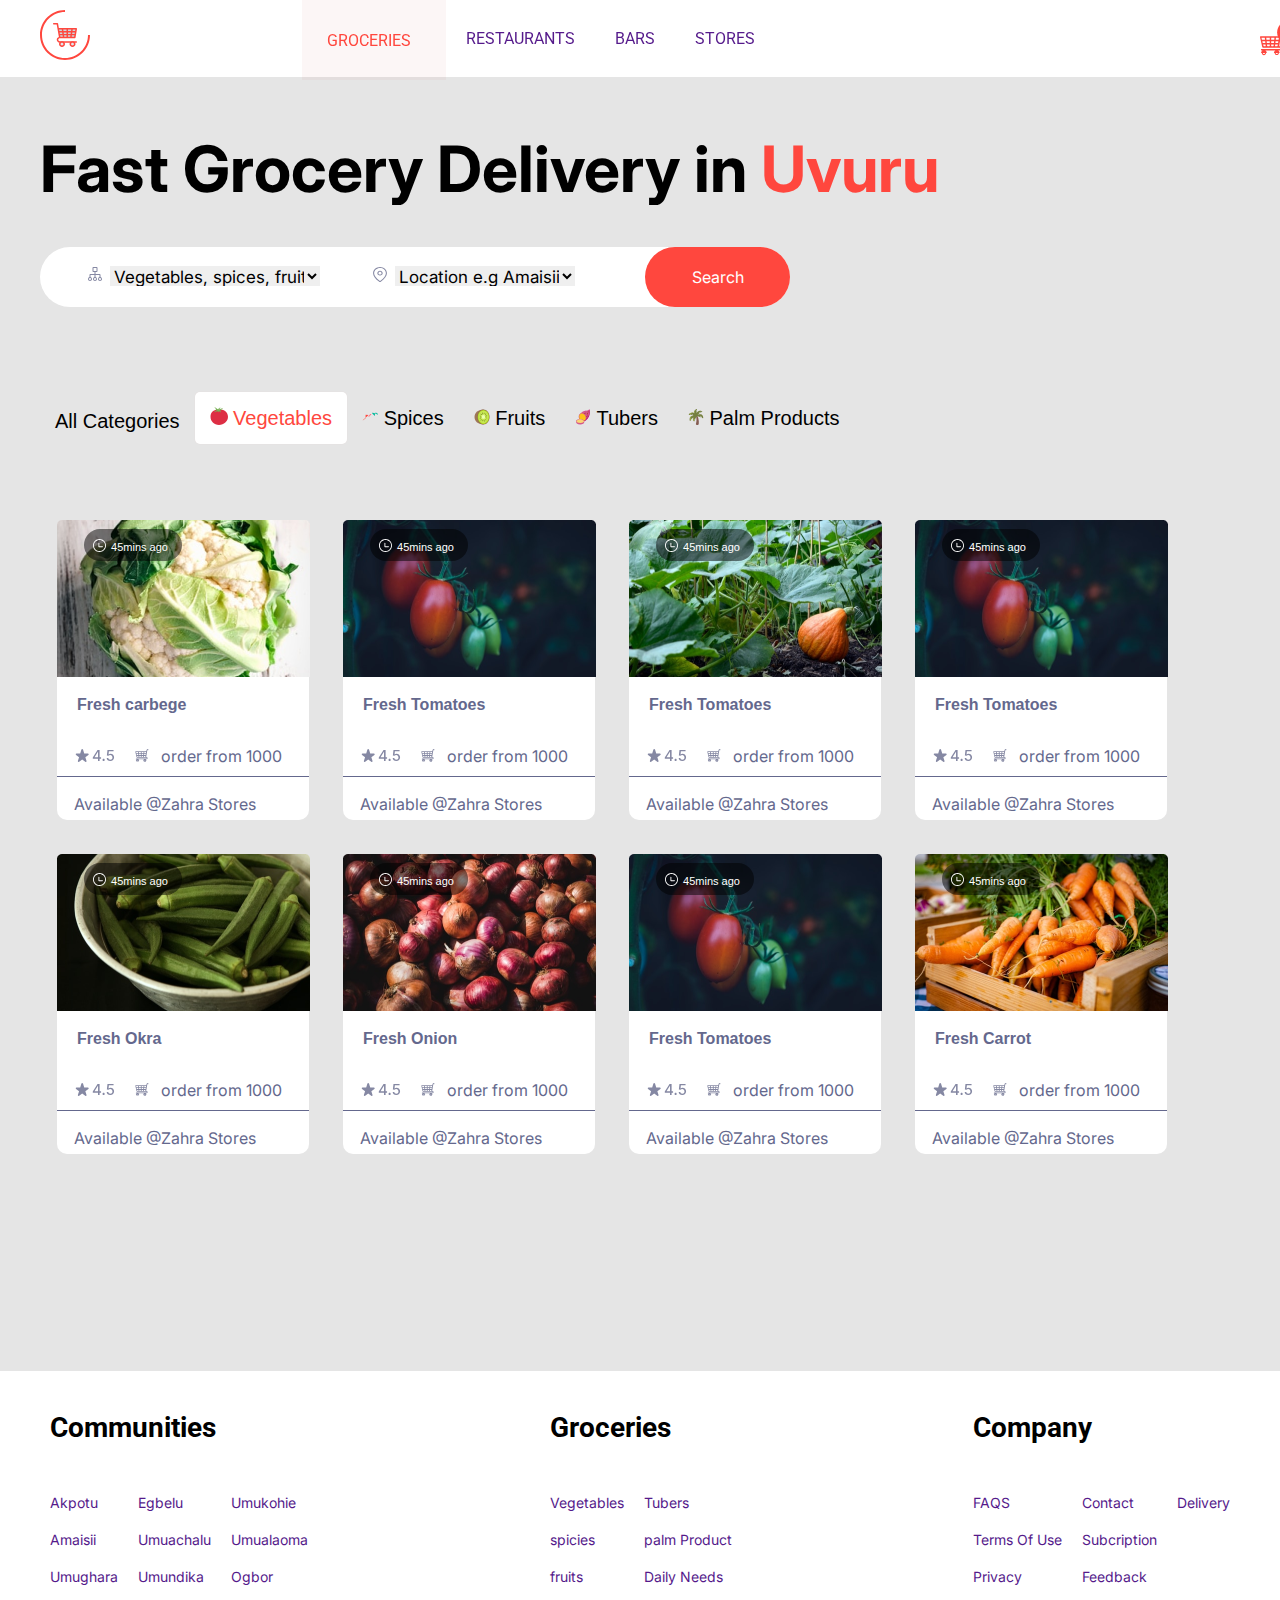
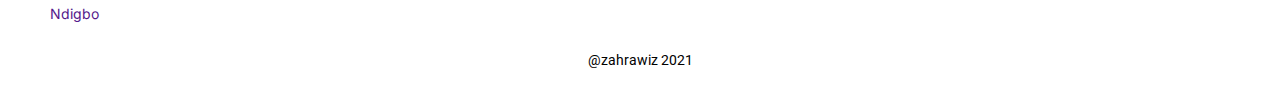
==== commit cf7dba5a: "update file" ====
--- a/index.html
+++ b/index.html
@@ -67,13 +67,141 @@
                     </div>
 
                        <div class="icons ">
-                     
-                        
-                            <svg width="" height="" viewBox="0 0 35 30" fill="none" xmlns="http://www.w3.org/2000/svg">
+                        <svg width="" height="" viewBox="0 0 35 30" fill="none" xmlns="http://www.w3.org/2000/svg">
                             <circle cx="25" cy="10" r="10" fill="#FF473E"/>
                             <path d="M21.6996 14H26.4865V13.0589H23.2124V13.0057L24.6577 11.4929C25.9893 10.147 26.3693 9.50426 26.3693 8.69105C26.3693 7.52273 25.4176 6.62784 24.0469 6.62784C22.6868 6.62784 21.6925 7.50852 21.6925 8.83665H22.7401C22.7365 8.0554 23.2408 7.54403 24.0256 7.54403C24.7642 7.54403 25.3253 7.99858 25.3253 8.72301C25.3253 9.36577 24.9418 9.82741 24.1605 10.6548L21.6996 13.2045V14Z" fill="white"/>
                             <path d="M19.6877 10H18.75V10.2987C17.4447 10.5907 17.257 11.8023 17.1833 12.2653C17.1483 12.4843 17.0773 12.9127 16.9893 13.4373H0.662545C0.0165413 13.4373 -0.0557925 14.041 0.0285414 14.375L1.94389 22.8307C2.02789 23.1647 2.38156 23.4373 2.72822 23.4373H17.043C17.3877 23.4373 17.6687 23.7177 17.6687 24.0623C17.6687 24.407 17.3877 24.6873 17.043 24.6873H1.41822C1.25246 24.6873 1.09348 24.7532 0.976272 24.8704C0.859061 24.9876 0.793213 25.1466 0.793213 25.3123C0.793213 25.4781 0.859061 25.6371 0.976272 25.7543C1.09348 25.8715 1.25246 25.9373 1.41822 25.9373H2.22822C1.83712 26.1533 1.51108 26.4701 1.28407 26.8549C1.05707 27.2396 0.937403 27.6783 0.937547 28.125H1.56255C1.56255 29.16 2.40256 30 3.43756 30C4.47257 30 5.31257 29.16 5.31257 28.125H5.93758C5.93765 27.6782 5.81792 27.2396 5.59086 26.8548C5.3638 26.4701 5.03771 26.1532 4.64657 25.9373H13.478C13.0868 26.1532 12.7607 26.4701 12.5337 26.8548C12.3066 27.2396 12.1869 27.6782 12.187 28.125H12.812C12.8212 28.6162 13.0229 29.0842 13.3736 29.4284C13.7242 29.7725 14.196 29.9653 14.6873 29.9653C15.1786 29.9653 15.6504 29.7725 16.001 29.4284C16.3517 29.0842 16.5534 28.6162 16.5626 28.125H17.1876C17.1877 27.6783 17.068 27.2397 16.841 26.855C16.614 26.4702 16.288 26.1533 15.897 25.9373H17.0436C17.5409 25.9371 18.0176 25.7394 18.3692 25.3879C18.7208 25.0363 18.9184 24.5595 18.9187 24.0623C18.9186 23.8161 18.8701 23.5722 18.7758 23.3447C18.6815 23.1172 18.5433 22.9105 18.3691 22.7364C18.195 22.5623 17.9882 22.4242 17.7607 22.33C17.5331 22.2358 17.2893 22.1873 17.043 22.1873H16.8106L17.61 17.2173C17.8327 15.9047 18.3127 13.069 18.4253 12.3637C18.482 12.0073 18.537 11.757 18.75 11.6167V11.8747H19.6877C19.7704 11.8744 19.8496 11.8415 19.9081 11.783C19.9666 11.7246 19.9996 11.6454 20 11.5627V10.3127C19.9998 10.2299 19.9669 10.1505 19.9083 10.0919C19.8498 10.0333 19.7705 10.0003 19.6877 10ZM3.43756 29.0627C3.18896 29.0624 2.95061 28.9635 2.77482 28.7877C2.59903 28.6119 2.50015 28.3736 2.49989 28.125H4.3749C4.37464 28.3735 4.27581 28.6118 4.10009 28.7876C3.92437 28.9634 3.68611 29.0623 3.43756 29.0627ZM14.6876 29.0627C14.439 29.0625 14.2005 28.9637 14.0247 28.7879C13.8488 28.6121 13.7499 28.3737 13.7496 28.125H15.6253C15.6249 28.3736 15.5259 28.6118 15.3502 28.7875C15.1744 28.9633 14.9362 29.0622 14.6876 29.0627ZM13.9186 14.998C13.9296 14.9133 13.9707 14.8353 14.0343 14.7783C14.0979 14.7213 14.1799 14.689 14.2653 14.6873H16.2443C16.4163 14.6873 16.536 14.826 16.509 14.9963L16.313 16.2533C16.287 16.4233 16.124 16.5623 15.9516 16.5623H14.064C14.0242 16.5634 13.9847 16.5558 13.9482 16.5401C13.9116 16.5245 13.8789 16.5011 13.8523 16.4716C13.8256 16.442 13.8057 16.4071 13.7938 16.3691C13.782 16.3312 13.7785 16.2911 13.7836 16.2517L13.9186 14.998ZM13.5823 18.123C13.5935 18.0384 13.6346 17.9605 13.6982 17.9036C13.7617 17.8466 13.8436 17.8142 13.929 17.8123H15.7566C15.929 17.8123 16.0483 17.951 16.0223 18.1213L15.8746 19.066C15.8483 19.236 15.6856 19.375 15.5133 19.375H13.761C13.7212 19.3759 13.6818 19.3683 13.6453 19.3526C13.6088 19.3369 13.5761 19.3135 13.5495 19.284C13.5229 19.2545 13.503 19.2196 13.4911 19.1817C13.4792 19.1438 13.4756 19.1037 13.4806 19.0643L13.5823 18.123ZM1.62188 16.259L1.30522 14.9907C1.26388 14.8233 1.37122 14.6873 1.54355 14.6873H3.89657C4.06923 14.6873 4.2249 14.827 4.24323 14.998L4.3779 16.252C4.3829 16.2914 4.37934 16.3314 4.36747 16.3693C4.3556 16.4072 4.33569 16.442 4.30911 16.4715C4.28254 16.501 4.24991 16.5244 4.21346 16.5401C4.17701 16.5559 4.13759 16.5636 4.0979 16.5627H2.01089C1.83889 16.5627 1.66355 16.4257 1.62188 16.259ZM2.71222 19.375C2.54022 19.375 2.36489 19.2383 2.32356 19.0717L2.08489 18.116C2.04322 17.9487 2.14989 17.8127 2.32222 17.8127H4.2319C4.40424 17.8127 4.56024 17.9523 4.57857 18.1233L4.6799 19.0647C4.68496 19.1041 4.68144 19.1441 4.66959 19.182C4.65774 19.2199 4.63784 19.2548 4.61125 19.2843C4.58466 19.3138 4.55201 19.3372 4.51553 19.3529C4.47905 19.3686 4.43961 19.3763 4.3999 19.3753H2.71222V19.375ZM4.7019 22.1877H3.41356C3.24056 22.1877 3.06623 22.051 3.02456 21.8843L2.78589 20.9287C2.74456 20.7613 2.85123 20.6253 3.02389 20.6253H4.5339C4.70624 20.6253 4.86224 20.765 4.88124 20.936L4.98191 21.8773C4.98697 21.9167 4.98345 21.9567 4.9716 21.9946C4.95974 22.0325 4.93984 22.0674 4.91324 22.0969C4.88664 22.1263 4.85399 22.1497 4.81751 22.1654C4.78103 22.1811 4.74159 22.1887 4.7019 22.1877ZM8.53259 21.875C8.53224 21.9579 8.4991 22.0374 8.44039 22.0959C8.38169 22.1545 8.30219 22.1875 8.21926 22.1877H6.58892C6.50356 22.1859 6.42167 22.1536 6.35812 22.0966C6.29457 22.0396 6.25357 21.9617 6.24258 21.877L6.14125 20.9357C6.13608 20.8963 6.13951 20.8562 6.1513 20.8183C6.16309 20.7804 6.18295 20.7454 6.20953 20.7159C6.23611 20.6864 6.26876 20.663 6.30525 20.6473C6.34175 20.6316 6.3812 20.624 6.42092 20.625H8.21926C8.30225 20.625 8.38184 20.6579 8.44059 20.7165C8.49933 20.7752 8.53242 20.8547 8.53259 20.9377V21.875ZM8.53259 19.0627C8.53224 19.1456 8.4991 19.225 8.44039 19.2836C8.38169 19.3422 8.30219 19.3752 8.21926 19.3753H6.28658C6.11458 19.3753 5.95925 19.2357 5.93991 19.0647L5.83924 18.1233C5.83414 18.084 5.83761 18.0439 5.84942 18.006C5.86123 17.9681 5.88109 17.9332 5.90766 17.9037C5.93423 17.8742 5.96686 17.8508 6.00332 17.8351C6.03979 17.8194 6.07922 17.8117 6.11891 17.8127H8.21926C8.30225 17.8127 8.38184 17.8456 8.44059 17.9042C8.49933 17.9628 8.53242 18.0423 8.53259 18.1253V19.0627ZM8.53259 16.25C8.53224 16.3329 8.4991 16.4124 8.44039 16.4709C8.38169 16.5295 8.30219 16.5625 8.21926 16.5627H5.98525C5.89983 16.561 5.81786 16.5287 5.75424 16.4717C5.69062 16.4147 5.64958 16.3367 5.63858 16.252L5.50391 14.998C5.49886 14.9586 5.50237 14.9186 5.51422 14.8807C5.52607 14.8428 5.54597 14.8079 5.57257 14.7784C5.59916 14.7489 5.63181 14.7255 5.66829 14.7097C5.70476 14.694 5.7442 14.6864 5.78391 14.6873H8.21959C8.30258 14.6873 8.38218 14.7203 8.44092 14.7789C8.49966 14.8375 8.53275 14.917 8.53293 15V16.25H8.53259ZM11.9189 21.877C11.9079 21.9617 11.8668 22.0396 11.8032 22.0966C11.7396 22.1536 11.6577 22.1859 11.5723 22.1877H10.0989C10.016 22.1875 9.93658 22.1545 9.87792 22.0959C9.81927 22.0373 9.7862 21.9579 9.78594 21.875V20.9373C9.78611 20.8544 9.81916 20.7749 9.87783 20.7163C9.9365 20.6577 10.016 20.6248 10.0989 20.6247H11.7403C11.9123 20.6247 12.0389 20.7643 12.0203 20.9353L11.9189 21.877ZM12.221 19.0643C12.2099 19.149 12.1688 19.2269 12.1052 19.2839C12.0416 19.3409 11.9597 19.3732 11.8743 19.375H10.0989C10.016 19.3748 9.93658 19.3418 9.87792 19.2832C9.81927 19.2247 9.7862 19.1452 9.78594 19.0623V18.1247C9.78611 18.0417 9.81916 17.9623 9.87783 17.9037C9.9365 17.845 10.016 17.8121 10.0989 17.812H12.0423C12.2146 17.812 12.341 17.9517 12.322 18.1227L12.221 19.0643ZM12.523 16.252C12.5119 16.3367 12.4708 16.4146 12.4072 16.4716C12.3436 16.5286 12.2617 16.5609 12.1763 16.5627H10.0989C10.016 16.5625 9.93658 16.5295 9.87792 16.4709C9.81927 16.4123 9.7862 16.3329 9.78594 16.25V15C9.78611 14.9171 9.81916 14.8376 9.87783 14.779C9.9365 14.7204 10.016 14.6874 10.0989 14.6873H12.378C12.5503 14.6873 12.6766 14.827 12.6583 14.998L12.523 16.252ZM14.9336 22.1877V22.1853L14.931 22.1877H13.459C13.4493 22.1877 13.441 22.183 13.4313 22.1817C13.4296 22.1703 13.4296 22.159 13.4276 22.147L13.413 22.1777C13.417 22.1787 13.4211 22.1796 13.4253 22.1803C13.2716 22.1627 13.1616 22.0357 13.1793 21.877L13.28 20.9357C13.2912 20.851 13.3323 20.7732 13.3958 20.7162C13.4594 20.6592 13.5413 20.6269 13.6266 20.625H15.3186C15.491 20.625 15.6096 20.7637 15.5836 20.934L15.436 21.8787C15.4103 22.0487 15.2476 22.1877 15.0753 22.1877H14.9336Z" fill="#FF473E"/>
                             </svg>
+                           <div class="ico">
+                                <div class="frame">
+                                    <div class="frame-background">
+                                        <div class="container">
+                                            <div class="content">
+                                                <div class="frame">
+                                                    <h1 class="your">Your Cart</h1>
+                                                    <svg width="13" height="16" viewBox="0 0 13 16" fill="none" xmlns="http://www.w3.org/2000/svg">
+                                                        <path d="M9.00098 2H12.001C12.601 2 13.001 2.4 13.001 3V4H0.000976562V3C0.000976562 2.4 0.500977 2 1.00098 2H4.00098C4.20098 0.9 5.30098 0 6.50098 0C7.70098 0 8.80098 0.9 9.00098 2ZM5.00098 2H8.00098C7.80098 1.4 7.10098 1 6.50098 1C5.90098 1 5.20098 1.4 5.00098 2ZM1.00098 5H12.001L11.101 15.1C11.101 15.6 10.601 16 10.101 16H2.90098C2.40098 16 2.00098 15.6 1.90098 15.1L1.00098 5Z" fill="#8588A3"/>
+                                                        </svg>               
+                                              </div>
+                                              <div class="pumpkin">
+                                                  <div id="pink">
+                                                           
+                                                            
+                                                  </div>
+                                        
+                                                    <div id="pin">
+                                                           
+                                                  </div>
+
+                                                  <div id="pinp">
+                                                           
+                                                </div>
+                                              </div>
+                                                
+                                              <div class="time">
+                                                    <h2> Time & Delivery </h2>
+                                                </div>
+                                
+                                                <div class="today">
+                                                    <svg width="12" height="12" viewBox="0 0 12 12" fill="none" xmlns="http://www.w3.org/2000/svg">
+                                                        <path d="M6.00098 0C9.31478 0 12.001 2.6862 12.001 6C12.001 9.3138 9.31478 12 6.00098 12C2.68718 12 0.000976562 9.3138 0.000976562 6C0.000976562 2.6862 2.68718 0 6.00098 0ZM6.00098 0.837C4.63166 0.837 3.31843 1.38096 2.35018 2.34921C1.38193 3.31746 0.837977 4.63069 0.837977 6C0.837977 7.36931 1.38193 8.68254 2.35018 9.65079C3.31843 10.619 4.63166 11.163 6.00098 11.163C7.37029 11.163 8.68352 10.619 9.65177 9.65079C10.62 8.68254 11.164 7.36931 11.164 6C11.164 4.63069 10.62 3.31746 9.65177 2.34921C8.68352 1.38096 7.37029 0.837 6.00098 0.837ZM5.44298 3.3486C5.67398 3.3486 5.86118 3.5364 5.86118 3.7674V6.6978H8.79158C8.89983 6.7019 9.00228 6.74779 9.07742 6.82582C9.15255 6.90386 9.19453 7.00797 9.19453 7.1163C9.19453 7.22463 9.15255 7.32874 9.07742 7.40678C9.00228 7.48481 8.89983 7.5307 8.79158 7.5348H5.44298C5.3319 7.5348 5.22538 7.49068 5.14684 7.41214C5.0683 7.3336 5.02418 7.22707 5.02418 7.116V3.768C5.02418 3.5364 5.21138 3.3486 5.44298 3.3486Z" fill="#8588A3"/>
+                                                        </svg>
+                                                        
+                                                    <select name="" id="">
+                                                        <option selected disabled>Today at 8:00  </option>
+                                                    </select>
+                                                </div>
+                                
+                                                <div class="today">
+                                                    <svg width="12" height="13" viewBox="0 0 12 13" fill="none" xmlns="http://www.w3.org/2000/svg">
+                                                        <path d="M6.00098 0C9.31482 0 12.001 2.39526 12.001 5.35023C12.001 7.61105 10.2194 10.0749 6.70252 12.7681C6.50696 12.9179 6.25763 13.0002 5.99983 13C5.74202 12.9998 5.49285 12.9171 5.29759 12.767L5.06498 12.587C1.70375 9.96406 0.000976562 7.56057 0.000976562 5.35023C0.000976562 2.39526 2.68713 0 6.00098 0ZM6.00098 0.823113C4.65449 0.823113 3.36316 1.30008 2.41105 2.14908C1.45894 2.99808 0.924054 4.14957 0.924054 5.35023C0.924054 7.27193 2.49205 9.4861 5.67113 11.9664L5.90067 12.1437C5.92858 12.1651 5.96417 12.1768 6.00098 12.1768C6.03779 12.1768 6.07338 12.1651 6.10128 12.1437C9.43421 9.59091 11.0779 7.31748 11.0779 5.35023C11.0779 4.75572 10.9466 4.16704 10.6914 3.61778C10.4363 3.06853 10.0623 2.56946 9.5909 2.14908C9.11947 1.72869 8.55979 1.39523 7.94383 1.16772C7.32787 0.940211 6.66769 0.823113 6.00098 0.823113ZM6.00098 3.29245C6.61301 3.29245 7.19999 3.50925 7.63276 3.89516C8.06554 4.28107 8.30867 4.80448 8.30867 5.35023C8.30867 5.89599 8.06554 6.4194 7.63276 6.80531C7.19999 7.19122 6.61301 7.40802 6.00098 7.40802C5.38894 7.40802 4.80197 7.19122 4.36919 6.80531C3.93642 6.4194 3.69328 5.89599 3.69328 5.35023C3.69328 4.80448 3.93642 4.28107 4.36919 3.89516C4.80197 3.50925 5.38894 3.29245 6.00098 3.29245ZM6.00098 4.11557C5.63375 4.11557 5.28157 4.24565 5.02191 4.47719C4.76224 4.70874 4.61636 5.02278 4.61636 5.35023C4.61636 5.67769 4.76224 5.99173 5.02191 6.22328C5.28157 6.45482 5.63375 6.5849 6.00098 6.5849C6.3682 6.5849 6.72038 6.45482 6.98005 6.22328C7.23971 5.99173 7.38559 5.67769 7.38559 5.35023C7.38559 5.02278 7.23971 4.70874 6.98005 4.47719C6.72038 4.24565 6.3682 4.11557 6.00098 4.11557Z" fill="#8588A3"/>
+                                                        </svg>
+                                                        
+                                                        <h2>  Amaisii, Uvuru  </h2>
+                                                        
+                                                </div>
+                                
+                                                <div class="today">
+                                                    <svg width="16" height="16" viewBox="0 0 16 16" fill="none" xmlns="http://www.w3.org/2000/svg">
+                                                        <path d="M12.373 16C12.2172 15.9995 12.062 15.9821 11.9099 15.9479C9.01414 15.3353 6.34638 13.899 4.21366 11.8043C2.12645 9.70494 0.678855 7.03205 0.0460263 4.10899C-0.0285922 3.74468 -0.0102779 3.36688 0.0992073 3.01191C0.208693 2.65694 0.405664 2.33676 0.671171 2.08217L2.52345 0.25898C2.61806 0.167483 2.73047 0.0974166 2.85335 0.0533536C2.97623 0.00929051 3.10682 -0.00777876 3.23658 0.00325979C3.37113 0.0176147 3.50098 0.0619396 3.61698 0.133118C3.73298 0.204296 3.83233 0.300598 3.90803 0.415253L6.22339 3.91483C6.31021 4.05062 6.35213 4.21132 6.34296 4.37329C6.33379 4.53526 6.27402 4.68995 6.17245 4.81458L5.01014 6.23525C5.47305 7.28297 6.12862 8.2299 6.94114 9.02449C7.74841 9.84791 8.70259 10.5054 9.75198 10.9613L11.1921 9.79165C11.3131 9.69389 11.4603 9.6361 11.6141 9.62595C11.768 9.6158 11.9212 9.65377 12.0534 9.73483L15.5496 12.0458C15.6696 12.119 15.7718 12.2191 15.8486 12.3385C15.9254 12.4579 15.9748 12.5935 15.993 12.7352C16.0113 12.8768 15.998 13.0209 15.9541 13.1566C15.9102 13.2922 15.8368 13.416 15.7395 13.5185L13.9335 15.3465C13.7284 15.5552 13.4849 15.7204 13.2171 15.8326C12.9492 15.9447 12.6624 16.0016 12.373 16ZM3.16249 0.9409L1.31021 2.76409C1.16085 2.90642 1.05028 3.08605 0.989386 3.28532C0.928492 3.4846 0.919366 3.69665 0.962906 3.90062C1.55134 6.64352 2.90397 9.15344 4.85733 11.1271C6.86437 13.0978 9.37486 14.4488 12.0997 15.0244C12.306 15.0685 12.5197 15.0596 12.7218 14.9984C12.9238 14.9373 13.1079 14.8258 13.2574 14.674L15.0634 12.8461L11.6876 10.6156L10.141 11.8753C10.0817 11.9232 10.012 11.9556 9.93772 11.9696C9.86347 11.9837 9.78698 11.9789 9.71494 11.9558C8.4307 11.4719 7.26689 10.7038 6.30674 9.70641C5.31362 8.75798 4.54273 7.59246 4.05159 6.29681C4.03081 6.21838 4.03012 6.13579 4.04958 6.057C4.06904 5.97821 4.10801 5.90587 4.16272 5.84694L5.41301 4.31735L3.16249 0.9409Z" fill="#8588A3"/>
+                                                        </svg>
+                                                        
+                                                       <h2>  +23480 457 508 53 </h2>
+                                                    </select>
+                                                </div>
+                                
+                                                <div class="total">
+                                                    <h2>Total & Payment </h2>
+                                                </div>
+                                
+                                                <div class="pay">
+                                                    <h3> Total: N3,500 </h3>
+                                                </div>
+                                
+                                                <div class="card">
+                                                    <h3> Card Number </h3>
+                                                </div>
+                                
+                                                <div class="number">
+                                                    <h3>  1234 8910 123 4848  </h3>
+                                                    <svg width="16" height="12" viewBox="0 0 16 12" fill="none" xmlns="http://www.w3.org/2000/svg">
+                                                        <path d="M2.00098 0C1.47054 0 0.961836 0.210714 0.586763 0.585786C0.21169 0.960859 0.000976563 1.46957 0.000976562 2L0.000976563 10C0.000976563 10.5304 0.21169 11.0391 0.586763 11.4142C0.961836 11.7893 1.47054 12 2.00098 12H14.001C14.5314 12 15.0401 11.7893 15.4152 11.4142C15.7903 11.0391 16.001 10.5304 16.001 10V2C16.001 1.46957 15.7903 0.960859 15.4152 0.585786C15.0401 0.210714 14.5314 0 14.001 0H2.00098ZM15.001 2V7H1.00098V2C1.00098 1.73478 1.10633 1.48043 1.29387 1.29289C1.48141 1.10536 1.73576 1 2.00098 1H14.001C14.2662 1 14.5205 1.10536 14.7081 1.29289C14.8956 1.48043 15.001 1.73478 15.001 2ZM14.001 11H2.00098C1.73576 11 1.48141 10.8946 1.29387 10.7071C1.10633 10.5196 1.00098 10.2652 1.00098 10V9H15.001V10C15.001 10.2652 14.8956 10.5196 14.7081 10.7071C14.5205 10.8946 14.2662 11 14.001 11Z" fill="#8588A3"/>
+                                                        </svg>
+                                                        
+                                                </div>
+                                
+                                
+                                                <div class="card">
+                                                    <h3> Name</h3>
+                                                </div>
+                                
+                                                <div class="number">
+                                                    <h3>  Udonu Zahra Wiz </h3>
+                                                    <svg width="12" height="13" viewBox="0 0 12 13" fill="none" xmlns="http://www.w3.org/2000/svg">
+                                                        <path d="M11.2901 10.15C10.9953 9.45183 10.5676 8.81766 10.0307 8.28281C9.49544 7.74642 8.86137 7.31876 8.16352 7.02344C8.15727 7.02031 8.15102 7.01875 8.14477 7.01562C9.1182 6.3125 9.75102 5.16719 9.75102 3.875C9.75102 1.73438 8.01664 0 5.87602 0C3.73539 0 2.00102 1.73438 2.00102 3.875C2.00102 5.16719 2.63383 6.3125 3.60727 7.01719C3.60102 7.02031 3.59477 7.02187 3.58852 7.025C2.88852 7.32031 2.26039 7.74375 1.72133 8.28438C1.18494 8.81964 0.757273 9.4537 0.461953 10.1516C0.171832 10.8348 0.0153624 11.5673 0.00101563 12.3094C0.000598595 12.3261 0.00352364 12.3426 0.00961849 12.3582C0.0157133 12.3737 0.0248546 12.3879 0.0365038 12.3998C0.0481529 12.4117 0.0620741 12.4212 0.0774471 12.4277C0.0928202 12.4342 0.109334 12.4375 0.126016 12.4375H1.06352C1.13227 12.4375 1.18695 12.3828 1.18852 12.3156C1.21977 11.1094 1.70414 9.97969 2.56039 9.12344C3.44633 8.2375 4.62289 7.75 5.87602 7.75C7.12914 7.75 8.3057 8.2375 9.19164 9.12344C10.0479 9.97969 10.5323 11.1094 10.5635 12.3156C10.5651 12.3844 10.6198 12.4375 10.6885 12.4375H11.626C11.6427 12.4375 11.6592 12.4342 11.6746 12.4277C11.69 12.4212 11.7039 12.4117 11.7155 12.3998C11.7272 12.3879 11.7363 12.3737 11.7424 12.3582C11.7485 12.3426 11.7514 12.3261 11.751 12.3094C11.7354 11.5625 11.5807 10.8359 11.2901 10.15ZM5.87602 6.5625C5.15883 6.5625 4.48383 6.28281 3.97602 5.775C3.4682 5.26719 3.18852 4.59219 3.18852 3.875C3.18852 3.15781 3.4682 2.48281 3.97602 1.975C4.48383 1.46719 5.15883 1.1875 5.87602 1.1875C6.5932 1.1875 7.2682 1.46719 7.77602 1.975C8.28383 2.48281 8.56352 3.15781 8.56352 3.875C8.56352 4.59219 8.28383 5.26719 7.77602 5.775C7.2682 6.28281 6.5932 6.5625 5.87602 6.5625Z" fill="#8588A3"/>
+                                                        </svg>
+                                                        
+                                                        
+                                                </div>
+                                
+                                                <div class="vali">
+                                                    <h3> Validity </h3>
+                                                    <h3 class="cvv">CVV</h3>
+                                                </div>
+                                
+                                                <div class="mm">
+                                                    <h3 class="mmyy"> MM/YY</h3>
+                                                    <svg width="13" height="13" viewBox="0 0 13 13" fill="none" xmlns="http://www.w3.org/2000/svg">
+                                                        <path d="M12.001 1.125H9.37598V0.125C9.37598 0.05625 9.31973 0 9.25098 0H8.37598C8.30723 0 8.25098 0.05625 8.25098 0.125V1.125H4.25098V0.125C4.25098 0.05625 4.19473 0 4.12598 0H3.25098C3.18223 0 3.12598 0.05625 3.12598 0.125V1.125H0.500977C0.224414 1.125 0.000976562 1.34844 0.000976562 1.625V12C0.000976562 12.2766 0.224414 12.5 0.500977 12.5H12.001C12.2775 12.5 12.501 12.2766 12.501 12V1.625C12.501 1.34844 12.2775 1.125 12.001 1.125ZM11.376 11.375H1.12598V5.4375H11.376V11.375ZM1.12598 4.375V2.25H3.12598V3C3.12598 3.06875 3.18223 3.125 3.25098 3.125H4.12598C4.19473 3.125 4.25098 3.06875 4.25098 3V2.25H8.25098V3C8.25098 3.06875 8.30723 3.125 8.37598 3.125H9.25098C9.31973 3.125 9.37598 3.06875 9.37598 3V2.25H11.376V4.375H1.12598Z" fill="#8588A3"/>
+                                                        </svg>
+                                                        
+                                
+                                
+                                                    <h3 class="yy">123</h3>
+                                                </div>
+                                
+                                                <div class="check">
+                                                    <h3> Checkout </h3>
+                                                </div>
+                                
+                                
+                                                <div class="main">
+                                                    <img src="./src/src/img/aerial-view-beach-beautiful-462162.jpg" alt="" srcset="">
+                                                    <h1> Maintain a healthy lifestyle </h1>
+                                                        
+                                                </div>
+                                
+                                            
+                                                    
+                                
+                                
+                                            </div>
+                                        </div>
+                                    </div>
+                                </div>
+                             </div>  
+                        
+                           
                         </div>
                   </div>
                </div>
@@ -240,18 +368,9 @@
             <div class="container">
                 <div class="item-content">
                     <div class="content-item">
-                        <div class="items">
+                        <div id="items">
                             <div class="item">
-                                <svg width="" height="" viewBox="0 0 254 157" fill="none" xmlns="http://www.w3.org/2000/svg" xmlns:xlink="http://www.w3.org/1999/xlink">
-                                    <path d="M0.00292969 5C0.00292969 2.23857 2.24151 0 5.00293 0H248.003C250.764 0 253.003 2.23858 253.003 5V157H0.00292969V5Z" fill="#C4C4C4"/>
-                                    <path d="M0.00292969 5C0.00292969 2.23857 2.24151 0 5.00293 0H248.003C250.764 0 253.003 2.23858 253.003 5V157H0.00292969V5Z" fill="url(#pattern0)"/>
-                                    <defs>
-                                    <pattern id="pattern0" patternContentUnits="objectBoundingBox" width="1" height="1">
-                                    <use xlink:href="#image0" transform="translate(0 -0.0382166) scale(0.00197628 0.00318471)"/>
-                                    </pattern>
-                                    <image id="image0" width="506" height="338" xlink:href="[data-uri]"/>
-                                    </defs>
-                                    </svg>
+                                <img src="./src/src/img/Rectangle 7.png" alt="">
                                     
                                 <h1 class="root">Fresh carbege</h1>
                                 <p class="note">  <span><svg width="" height="" viewBox="0 0 12 12" fill="none" xmlns="http://www.w3.org/2000/svg">
@@ -267,18 +386,9 @@
                                 <p class="mapo">Available @Zahra Stores </p>
                             </div>
                         </div>
-                        <div class="items">
+                        <div id="items">
                             <div class="item">
-                                <svg width="" height="" viewBox="0 0 254 157" fill="none" xmlns="http://www.w3.org/2000/svg" xmlns:xlink="http://www.w3.org/1999/xlink">
-                                    <path d="M0.00292969 5C0.00292969 2.23857 2.24151 0 5.00293 0H248.003C250.764 0 253.003 2.23858 253.003 5V157H0.00292969V5Z" fill="#C4C4C4"/>
-                                    <path d="M0.00292969 5C0.00292969 2.23857 2.24151 0 5.00293 0H248.003C250.764 0 253.003 2.23858 253.003 5V157H0.00292969V5Z" fill="url(#pattern0)"/>
-                                    <defs>
-                                    <pattern id="pattern0" patternContentUnits="objectBoundingBox" width="1" height="1">
-                                    <use xlink:href="#image0" transform="translate(0 -0.0382166) scale(0.00197628 0.00318471)"/>
-                                    </pattern>
-                                    <image id="image0" width="506" height="338" xlink:href="[data-uri]"/>
-                                    </defs>
-                                    </svg>
+                               <img src="./src/src/img/Rectangle 26.png" alt="">
                                     
                                 <h1 class="root">Fresh Tomatoes</h1>
                                 <p class="note">  <span><svg width="" height="" viewBox="0 0 12 12" fill="none" xmlns="http://www.w3.org/2000/svg">
@@ -294,18 +404,9 @@
                                 <p class="mapo">Available @Zahra Stores </p>
                            </div>
                       </div>
-                      <div class="items">
+                      <div id="items">
                         <div class="item">
-                            <svg width="" height="" viewBox="0 0 254 157" fill="none" xmlns="http://www.w3.org/2000/svg" xmlns:xlink="http://www.w3.org/1999/xlink">
-                                <path d="M0.00292969 5C0.00292969 2.23857 2.24151 0 5.00293 0H248.003C250.764 0 253.003 2.23858 253.003 5V157H0.00292969V5Z" fill="#C4C4C4"/>
-                                <path d="M0.00292969 5C0.00292969 2.23857 2.24151 0 5.00293 0H248.003C250.764 0 253.003 2.23858 253.003 5V157H0.00292969V5Z" fill="url(#pattern0)"/>
-                                <defs>
-                                <pattern id="pattern0" patternContentUnits="objectBoundingBox" width="1" height="1">
-                                <use xlink:href="#image0" transform="translate(0 -0.0382166) scale(0.00197628 0.00318471)"/>
-                                </pattern>
-                                <image id="image0" width="506" height="338" xlink:href="[data-uri]"/>
-                                </defs>
-                                </svg>
+                            <img src="./src/src/img/Rectangle 15.png" alt="">
                                 
                             <h1 class="root">Fresh Tomatoes</h1>
                             <p class="note">  <span><svg width="" height="" viewBox="0 0 12 12" fill="none" xmlns="http://www.w3.org/2000/svg">
@@ -321,18 +422,9 @@
                             <p class="mapo">Available @Zahra Stores </p>
                        </div>
                   </div>
-                  <div class="items">
+                  <div id="items">
                     <div class="item">
-                        <svg width="" height="" viewBox="0 0 254 157" fill="none" xmlns="http://www.w3.org/2000/svg" xmlns:xlink="http://www.w3.org/1999/xlink">
-                            <path d="M0.00292969 5C0.00292969 2.23857 2.24151 0 5.00293 0H248.003C250.764 0 253.003 2.23858 253.003 5V157H0.00292969V5Z" fill="#C4C4C4"/>
-                            <path d="M0.00292969 5C0.00292969 2.23857 2.24151 0 5.00293 0H248.003C250.764 0 253.003 2.23858 253.003 5V157H0.00292969V5Z" fill="url(#pattern0)"/>
-                            <defs>
-                            <pattern id="pattern0" patternContentUnits="objectBoundingBox" width="1" height="1">
-                            <use xlink:href="#image0" transform="translate(0 -0.0382166) scale(0.00197628 0.00318471)"/>
-                            </pattern>
-                            <image id="image0" width="506" height="338" xlink:href="[data-uri]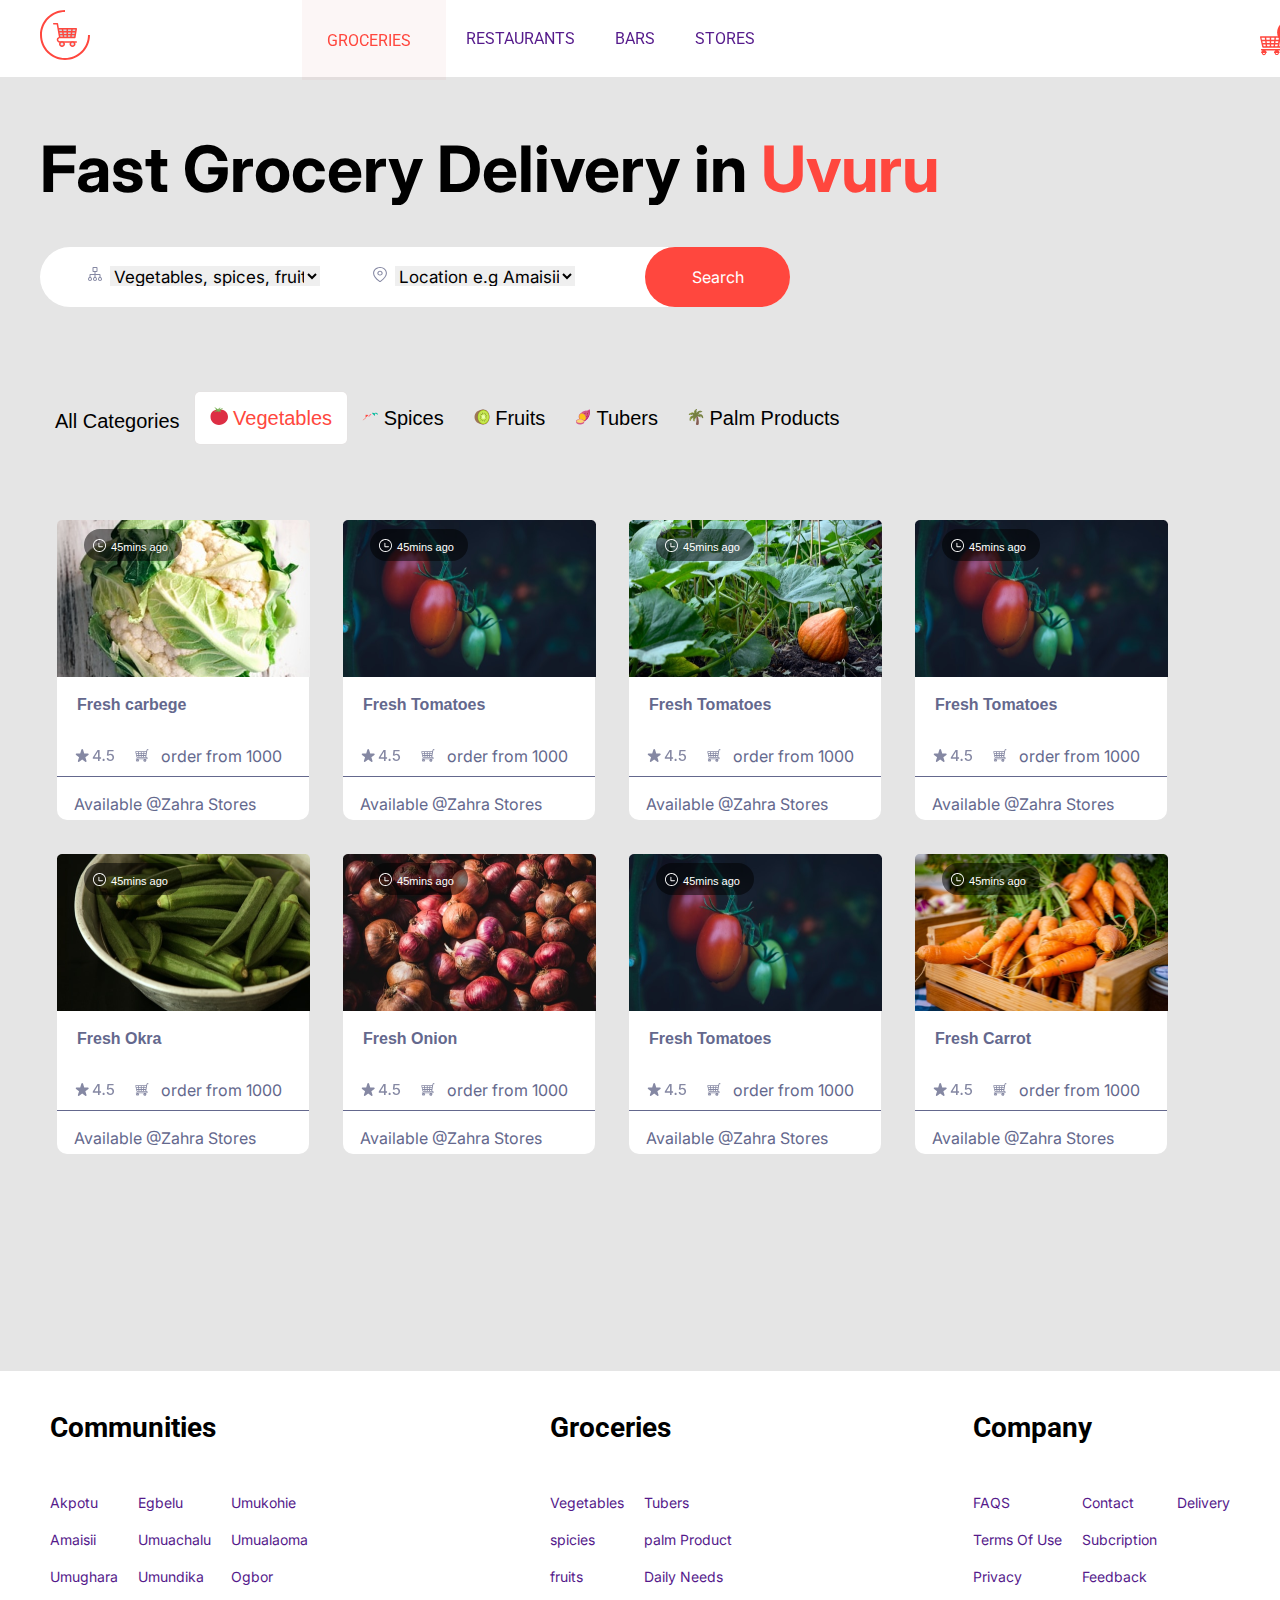
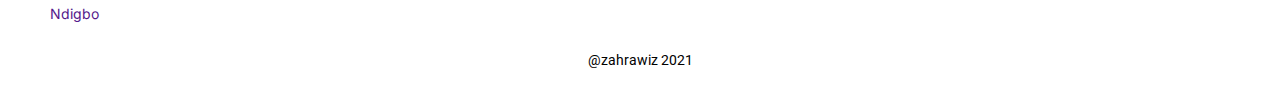
==== commit 2841fdc8: "update file" ====
--- a/index.html
+++ b/index.html
@@ -499,7 +499,17 @@
   <div id="items">
     <div class="item">
        
-        <img src="/src/src/img/Rectangle 27.png" alt="">
+        <svg width="254" height="157" viewBox="0 0 254 157" fill="none" xmlns="http://www.w3.org/2000/svg" xmlns:xlink="http://www.w3.org/1999/xlink">
+            <path d="M0.00292969 5C0.00292969 2.23857 2.24151 0 5.00293 0H248.003C250.764 0 253.003 2.23858 253.003 5V157H0.00292969V5Z" fill="#C4C4C4"/>
+            <path d="M0.00292969 5C0.00292969 2.23857 2.24151 0 5.00293 0H248.003C250.764 0 253.003 2.23858 253.003 5V157H0.00292969V5Z" fill="url(#pattern0)"/>
+            <defs>
+            <pattern id="pattern0" patternContentUnits="objectBoundingBox" width="1" height="1">
+            <use xlink:href="#image0_11:619" transform="translate(0 -0.0382166) scale(0.00197628 0.00318471)"/>
+            </pattern>
+            <image id="image0_11:619" width="506" height="338" xlink:href="[data-uri]"/>
+            </defs>
+            </svg>
+            
             
         <h1 class="root">Fresh Carrot</h1>
         <p class="note">  <span><svg width="" height="" viewBox="0 0 12 12" fill="none" xmlns="http://www.w3.org/2000/svg">
--- a/src/src/css/style.css
+++ b/src/src/css/style.css
@@ -814,7 +814,7 @@
     margin-top: 30px;
     padding-left: 20px;
     width: 320px;
-    height: 370px;
+    height: 371px;
 
 }
 
--- a/src/src/css/mobile.css
+++ b/src/src/css/mobile.css
@@ -300,11 +300,18 @@
     }
 
 
+    .item svg{
+      width: 900px;
+      height: 560px;
+
+    }
+
+
 
     .item img{
         width: 900px;
         height: 560px;
-        line-height: 4;
+       
 
 
     }
